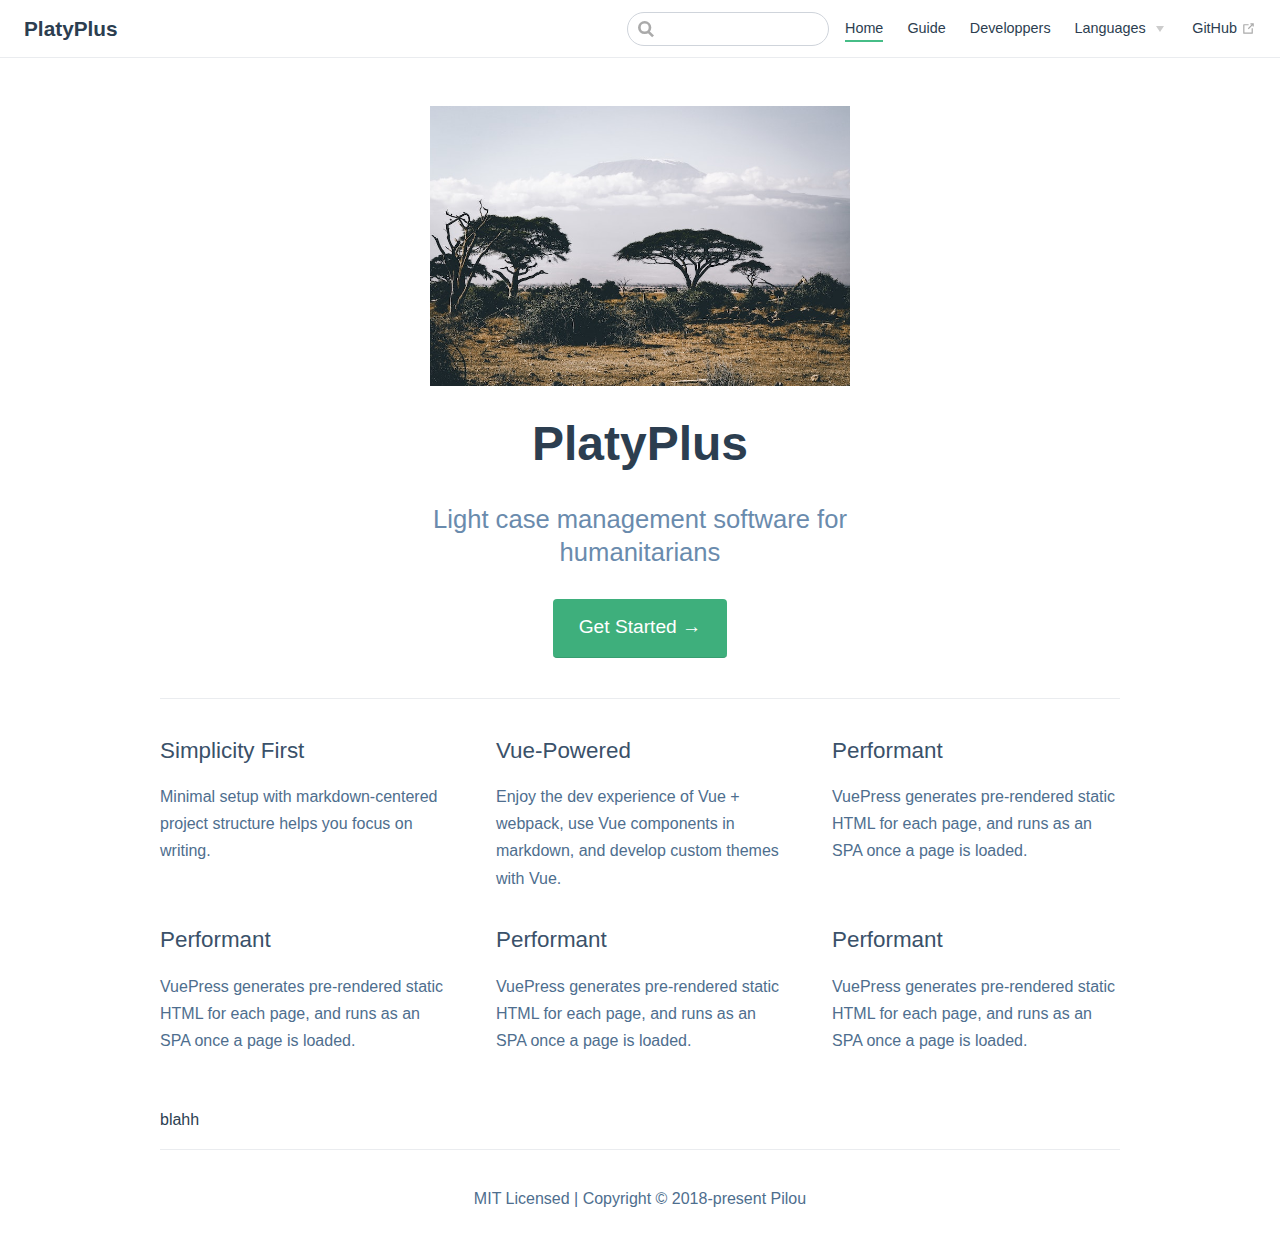
==== index.html @ 21e0e0b0 "deploy documentation" ====
<!DOCTYPE html>
<html lang="en-US">
  <head>
    <meta charset="utf-8">
    <meta name="viewport" content="width=device-width,initial-scale=1">
    <title>PlatyPlus</title>
    <meta name="description" content="Platyplus documentation">
    
    <meta name="keywords"><meta content="my SEO keywords">
    <link rel="preload" href="/assets/css/0.styles.9b1616df.css" as="style"><link rel="preload" href="/assets/js/app.e9f5dc6c.js" as="script"><link rel="preload" href="/assets/js/3.d8875d9e.js" as="script"><link rel="preload" href="/assets/js/6.3548701e.js" as="script"><link rel="prefetch" href="/assets/js/10.ffbf8541.js"><link rel="prefetch" href="/assets/js/11.b8af6c1b.js"><link rel="prefetch" href="/assets/js/12.ef36da34.js"><link rel="prefetch" href="/assets/js/13.372e3d40.js"><link rel="prefetch" href="/assets/js/4.959b20b7.js"><link rel="prefetch" href="/assets/js/5.e12ce3e3.js"><link rel="prefetch" href="/assets/js/7.95c368e9.js"><link rel="prefetch" href="/assets/js/8.51206fc0.js"><link rel="prefetch" href="/assets/js/9.90a1319c.js"><link rel="prefetch" href="/assets/js/vendors~docsearch.365e4674.js">
    <link rel="stylesheet" href="/assets/css/0.styles.9b1616df.css">
  </head>
  <body>
    <div id="app" data-server-rendered="true"><div class="theme-container no-sidebar"><header class="navbar"><div class="sidebar-button"><svg xmlns="http://www.w3.org/2000/svg" aria-hidden="true" role="img" viewBox="0 0 448 512" class="icon"><path fill="currentColor" d="M436 124H12c-6.627 0-12-5.373-12-12V80c0-6.627 5.373-12 12-12h424c6.627 0 12 5.373 12 12v32c0 6.627-5.373 12-12 12zm0 160H12c-6.627 0-12-5.373-12-12v-32c0-6.627 5.373-12 12-12h424c6.627 0 12 5.373 12 12v32c0 6.627-5.373 12-12 12zm0 160H12c-6.627 0-12-5.373-12-12v-32c0-6.627 5.373-12 12-12h424c6.627 0 12 5.373 12 12v32c0 6.627-5.373 12-12 12z"></path></svg></div> <a href="/" class="home-link router-link-exact-active router-link-active"><!----> <span class="site-name">PlatyPlus</span></a> <div class="links"><form id="search-form" role="search" class="algolia-search-wrapper search-box"><input id="algolia-search-input" class="search-query"></form> <nav class="nav-links can-hide"><div class="nav-item"><a href="/" class="nav-link router-link-exact-active router-link-active">Home</a></div><div class="nav-item"><a href="/guide/" class="nav-link">Guide</a></div><div class="nav-item"><a href="/developpers/" class="nav-link">Developpers</a></div><div class="nav-item"><div class="dropdown-wrapper"><a class="dropdown-title"><span class="title">Languages</span> <span class="arrow right"></span></a> <ul class="nav-dropdown" style="display:none;"><li class="dropdown-item"><!----> <a href="/" class="nav-link router-link-exact-active router-link-active">English</a></li><li class="dropdown-item"><!----> <a href="/fr/" class="nav-link">Français</a></li></ul></div></div> <a href="https://github.com/platyplus/platyplus" target="_blank" rel="noopener noreferrer" class="repo-link">
    GitHub
    <svg xmlns="http://www.w3.org/2000/svg" aria-hidden="true" x="0px" y="0px" viewBox="0 0 100 100" width="15" height="15" class="icon outbound"><path fill="currentColor" d="M18.8,85.1h56l0,0c2.2,0,4-1.8,4-4v-32h-8v28h-48v-48h28v-8h-32l0,0c-2.2,0-4,1.8-4,4v56C14.8,83.3,16.6,85.1,18.8,85.1z"></path> <polygon fill="currentColor" points="45.7,48.7 51.3,54.3 77.2,28.5 77.2,37.2 85.2,37.2 85.2,14.9 62.8,14.9 62.8,22.9 71.5,22.9"></polygon></svg></a></nav></div></header> <div class="sidebar-mask"></div> <aside class="sidebar"><nav class="nav-links"><div class="nav-item"><a href="/" class="nav-link router-link-exact-active router-link-active">Home</a></div><div class="nav-item"><a href="/guide/" class="nav-link">Guide</a></div><div class="nav-item"><a href="/developpers/" class="nav-link">Developpers</a></div><div class="nav-item"><div class="dropdown-wrapper"><a class="dropdown-title"><span class="title">Languages</span> <span class="arrow right"></span></a> <ul class="nav-dropdown" style="display:none;"><li class="dropdown-item"><!----> <a href="/" class="nav-link router-link-exact-active router-link-active">English</a></li><li class="dropdown-item"><!----> <a href="/fr/" class="nav-link">Français</a></li></ul></div></div> <a href="https://github.com/platyplus/platyplus" target="_blank" rel="noopener noreferrer" class="repo-link">
    GitHub
    <svg xmlns="http://www.w3.org/2000/svg" aria-hidden="true" x="0px" y="0px" viewBox="0 0 100 100" width="15" height="15" class="icon outbound"><path fill="currentColor" d="M18.8,85.1h56l0,0c2.2,0,4-1.8,4-4v-32h-8v28h-48v-48h28v-8h-32l0,0c-2.2,0-4,1.8-4,4v56C14.8,83.3,16.6,85.1,18.8,85.1z"></path> <polygon fill="currentColor" points="45.7,48.7 51.3,54.3 77.2,28.5 77.2,37.2 85.2,37.2 85.2,14.9 62.8,14.9 62.8,22.9 71.5,22.9"></polygon></svg></a></nav>  <ul class="sidebar-links"><li><a href="/" class="active sidebar-link">Home</a></li><li><a href="/guide/" class="sidebar-link">User guide</a></li><li><a href="/developpers/" class="sidebar-link">Developpers</a></li></ul> </aside> <main aria-labelledby="main-title" class="home"><header class="hero"><img src="hero.jpg" alt="hero"> <h1 id="main-title">PlatyPlus</h1> <p class="description">
      Light case management software for humanitarians
    </p> <p class="action"><a href="/guide/" class="nav-link action-button">Get Started →</a></p></header> <div class="features"><div class="feature"><h2>Simplicity First</h2> <p>Minimal setup with markdown-centered project structure helps you focus on writing.</p></div><div class="feature"><h2>Vue-Powered</h2> <p>Enjoy the dev experience of Vue + webpack, use Vue components in markdown, and develop custom themes with Vue.</p></div><div class="feature"><h2>Performant</h2> <p>VuePress generates pre-rendered static HTML for each page, and runs as an SPA once a page is loaded.</p></div><div class="feature"><h2>Performant</h2> <p>VuePress generates pre-rendered static HTML for each page, and runs as an SPA once a page is loaded.</p></div><div class="feature"><h2>Performant</h2> <p>VuePress generates pre-rendered static HTML for each page, and runs as an SPA once a page is loaded.</p></div><div class="feature"><h2>Performant</h2> <p>VuePress generates pre-rendered static HTML for each page, and runs as an SPA once a page is loaded.</p></div></div> <div class="theme-default-content custom content__default"><p>blahh</p></div> <div class="footer">
    MIT Licensed | Copyright © 2018-present Pilou
  </div></main></div><div class="global-ui"><SWUpdatePopup></SWUpdatePopup><!----></div></div>
    <script src="/assets/js/app.e9f5dc6c.js" defer></script><script src="/assets/js/3.d8875d9e.js" defer></script><script src="/assets/js/6.3548701e.js" defer></script>
  </body>
</html>
---- assets/css/0.styles.9b1616df.css ----
.go-to-top[data-v-67a9666a]{cursor:pointer;position:fixed;bottom:2rem;right:2.5rem;width:2rem;color:#3eaf7c;z-index:1}.go-to-top[data-v-67a9666a]:hover{color:#72cda4}@media (max-width:959px){.go-to-top[data-v-67a9666a]{display:none}}.fade-enter-active[data-v-67a9666a],.fade-leave-active[data-v-67a9666a]{transition:opacity .3s}.fade-enter[data-v-67a9666a],.fade-leave-to[data-v-67a9666a]{opacity:0}#nprogress{pointer-events:none}#nprogress .bar{background:#3eaf7c;position:fixed;z-index:1031;top:0;left:0;width:100%;height:2px}#nprogress .peg{display:block;position:absolute;right:0;width:100px;height:100%;box-shadow:0 0 10px #3eaf7c,0 0 5px #3eaf7c;opacity:1;transform:rotate(3deg) translateY(-4px)}#nprogress .spinner{display:block;position:fixed;z-index:1031;top:15px;right:15px}#nprogress .spinner-icon{width:18px;height:18px;box-sizing:border-box;border-color:#3eaf7c transparent transparent #3eaf7c;border-style:solid;border-width:2px;border-radius:50%;-webkit-animation:nprogress-spinner .4s linear infinite;animation:nprogress-spinner .4s linear infinite}.nprogress-custom-parent{overflow:hidden;position:relative}.nprogress-custom-parent #nprogress .bar,.nprogress-custom-parent #nprogress .spinner{position:absolute}@-webkit-keyframes nprogress-spinner{0%{transform:rotate(0deg)}to{transform:rotate(1turn)}}@keyframes nprogress-spinner{0%{transform:rotate(0deg)}to{transform:rotate(1turn)}}.icon.outbound{color:#aaa;display:inline-block;vertical-align:middle;position:relative;top:-1px}.home{padding:3.6rem 2rem 0;max-width:960px;margin:0 auto;display:block}.home .hero{text-align:center}.home .hero img{max-width:100%;max-height:280px;display:block;margin:3rem auto 1.5rem}.home .hero h1{font-size:3rem}.home .hero .action,.home .hero .description,.home .hero h1{margin:1.8rem auto}.home .hero .description{max-width:35rem;font-size:1.6rem;line-height:1.3;color:#6a8bad}.home .hero .action-button{display:inline-block;font-size:1.2rem;color:#fff;background-color:#3eaf7c;padding:.8rem 1.6rem;border-radius:4px;transition:background-color .1s ease;box-sizing:border-box;border-bottom:1px solid #389d70}.home .hero .action-button:hover{background-color:#4abf8a}.home .features{border-top:1px solid #eaecef;padding:1.2rem 0;margin-top:2.5rem;display:flex;flex-wrap:wrap;align-items:flex-start;align-content:stretch;justify-content:space-between}.home .feature{flex-grow:1;flex-basis:30%;max-width:30%}.home .feature h2{font-size:1.4rem;font-weight:500;border-bottom:none;padding-bottom:0;color:#3a5169}.home .feature p{color:#4e6e8e}.home .footer{padding:2.5rem;border-top:1px solid #eaecef;text-align:center;color:#4e6e8e}@media (max-width:719px){.home .features{flex-direction:column}.home .feature{max-width:100%;padding:0 2.5rem}}@media (max-width:419px){.home{padding-left:1.5rem;padding-right:1.5rem}.home .hero img{max-height:210px;margin:2rem auto 1.2rem}.home .hero h1{font-size:2rem}.home .hero .action,.home .hero .description,.home .hero h1{margin:1.2rem auto}.home .hero .description{font-size:1.2rem}.home .hero .action-button{font-size:1rem;padding:.6rem 1.2rem}.home .feature h2{font-size:1.25rem}}.algolia-search-wrapper>span{vertical-align:middle}.algolia-search-wrapper .algolia-autocomplete{line-height:normal}.algolia-search-wrapper .algolia-autocomplete .ds-dropdown-menu{background-color:#fff;border:1px solid #999;border-radius:4px;font-size:16px;margin:6px 0 0;padding:4px;text-align:left}.algolia-search-wrapper .algolia-autocomplete .ds-dropdown-menu:before{border-color:#999}.algolia-search-wrapper .algolia-autocomplete .ds-dropdown-menu [class*=ds-dataset-]{border:none;padding:0}.algolia-search-wrapper .algolia-autocomplete .ds-dropdown-menu .ds-suggestions{margin-top:0}.algolia-search-wrapper .algolia-autocomplete .ds-dropdown-menu .ds-suggestion{border-bottom:1px solid #eaecef}.algolia-search-wrapper .algolia-autocomplete .algolia-docsearch-suggestion--highlight{color:#2c815b}.algolia-search-wrapper .algolia-autocomplete .algolia-docsearch-suggestion{border-color:#eaecef;padding:0}.algolia-search-wrapper .algolia-autocomplete .algolia-docsearch-suggestion .algolia-docsearch-suggestion--category-header{padding:5px 10px;margin-top:0;background:#3eaf7c;color:#fff;font-weight:600}.algolia-search-wrapper .algolia-autocomplete .algolia-docsearch-suggestion .algolia-docsearch-suggestion--category-header .algolia-docsearch-suggestion--highlight{background:hsla(0,0%,100%,.6)}.algolia-search-wrapper .algolia-autocomplete .algolia-docsearch-suggestion .algolia-docsearch-suggestion--wrapper{padding:0}.algolia-search-wrapper .algolia-autocomplete .algolia-docsearch-suggestion .algolia-docsearch-suggestion--title{font-weight:600;margin-bottom:0;color:#2c3e50}.algolia-search-wrapper .algolia-autocomplete .algolia-docsearch-suggestion .algolia-docsearch-suggestion--subcategory-column{vertical-align:top;padding:5px 7px 5px 5px;border-color:#eaecef;background:#f1f3f5}.algolia-search-wrapper .algolia-autocomplete .algolia-docsearch-suggestion .algolia-docsearch-suggestion--subcategory-column:after{display:none}.algolia-search-wrapper .algolia-autocomplete .algolia-docsearch-suggestion .algolia-docsearch-suggestion--subcategory-column-text{color:#555}.algolia-search-wrapper .algolia-autocomplete .algolia-docsearch-footer{border-color:#eaecef}.algolia-search-wrapper .algolia-autocomplete .ds-cursor .algolia-docsearch-suggestion--content{background-color:#e7edf3!important;color:#2c3e50}@media (min-width:719px){.algolia-search-wrapper .algolia-autocomplete .algolia-docsearch-suggestion .algolia-docsearch-suggestion--subcategory-column{float:none;width:150px;min-width:150px;display:table-cell}.algolia-search-wrapper .algolia-autocomplete .algolia-docsearch-suggestion .algolia-docsearch-suggestion--content{float:none;display:table-cell;width:100%;vertical-align:top}.algolia-search-wrapper .algolia-autocomplete .algolia-docsearch-suggestion .ds-dropdown-menu{min-width:515px!important}}@media (max-width:719px){.algolia-search-wrapper .ds-dropdown-menu{min-width:calc(100vw - 4rem)!important;max-width:calc(100vw - 4rem)!important}.algolia-search-wrapper .algolia-docsearch-suggestion--wrapper{padding:5px 7px 5px 5px!important}.algolia-search-wrapper .algolia-docsearch-suggestion--subcategory-column{padding:0!important;background:#fff!important}.algolia-search-wrapper .algolia-docsearch-suggestion--subcategory-column-text:after{content:" > ";font-size:10px;line-height:14.4px;display:inline-block;width:5px;margin:-3px 3px 0;vertical-align:middle}}.search-box{display:inline-block;position:relative;margin-right:1rem}.search-box input{cursor:text;width:10rem;height:2rem;color:#4e6e8e;display:inline-block;border:1px solid #cfd4db;border-radius:2rem;font-size:.9rem;line-height:2rem;padding:0 .5rem 0 2rem;outline:none;transition:all .2s ease;background:#fff url(/assets/img/search.83621669.svg) .6rem .5rem no-repeat;background-size:1rem}.search-box input:focus{cursor:auto;border-color:#3eaf7c}.search-box .suggestions{background:#fff;width:20rem;position:absolute;top:1.5rem;border:1px solid #cfd4db;border-radius:6px;padding:.4rem;list-style-type:none}.search-box .suggestions.align-right{right:0}.search-box .suggestion{line-height:1.4;padding:.4rem .6rem;border-radius:4px;cursor:pointer}.search-box .suggestion a{white-space:normal;color:#5d82a6}.search-box .suggestion a .page-title{font-weight:600}.search-box .suggestion a .header{font-size:.9em;margin-left:.25em}.search-box .suggestion.focused{background-color:#f3f4f5}.search-box .suggestion.focused a{color:#3eaf7c}@media (max-width:959px){.search-box input{cursor:pointer;width:0;border-color:transparent;position:relative}.search-box input:focus{cursor:text;left:0;width:10rem}}@media (-ms-high-contrast:none){.search-box input{height:2rem}}@media (max-width:959px) and (min-width:719px){.search-box .suggestions{left:0}}@media (max-width:719px){.search-box{margin-right:0}.search-box input{left:1rem}.search-box .suggestions{right:0}}@media (max-width:419px){.search-box .suggestions{width:calc(100vw - 4rem)}.search-box input:focus{width:8rem}}.sidebar-button{cursor:pointer;display:none;width:1.25rem;height:1.25rem;position:absolute;padding:.6rem;top:.6rem;left:1rem}.sidebar-button .icon{display:block;width:1.25rem;height:1.25rem}@media (max-width:719px){.sidebar-button{display:block}}.dropdown-enter,.dropdown-leave-to{height:0!important}.dropdown-wrapper{cursor:pointer}.dropdown-wrapper .dropdown-title{display:block}.dropdown-wrapper .dropdown-title:hover{border-color:transparent}.dropdown-wrapper .dropdown-title .arrow{vertical-align:middle;margin-top:-1px;margin-left:.4rem}.dropdown-wrapper .nav-dropdown .dropdown-item{color:inherit;line-height:1.7rem}.dropdown-wrapper .nav-dropdown .dropdown-item h4{margin:.45rem 0 0;border-top:1px solid #eee;padding:.45rem 1.5rem 0 1.25rem}.dropdown-wrapper .nav-dropdown .dropdown-item .dropdown-subitem-wrapper{padding:0;list-style:none}.dropdown-wrapper .nav-dropdown .dropdown-item .dropdown-subitem-wrapper .dropdown-subitem{font-size:.9em}.dropdown-wrapper .nav-dropdown .dropdown-item a{display:block;line-height:1.7rem;position:relative;border-bottom:none;font-weight:400;margin-bottom:0;padding:0 1.5rem 0 1.25rem}.dropdown-wrapper .nav-dropdown .dropdown-item a.router-link-active,.dropdown-wrapper .nav-dropdown .dropdown-item a:hover{color:#3eaf7c}.dropdown-wrapper .nav-dropdown .dropdown-item a.router-link-active:after{content:"";width:0;height:0;border-left:5px solid #3eaf7c;border-top:3px solid transparent;border-bottom:3px solid transparent;position:absolute;top:calc(50% - 2px);left:9px}.dropdown-wrapper .nav-dropdown .dropdown-item:first-child h4{margin-top:0;padding-top:0;border-top:0}@media (max-width:719px){.dropdown-wrapper.open .dropdown-title{margin-bottom:.5rem}.dropdown-wrapper .nav-dropdown{transition:height .1s ease-out;overflow:hidden}.dropdown-wrapper .nav-dropdown .dropdown-item h4{border-top:0;margin-top:0;padding-top:0}.dropdown-wrapper .nav-dropdown .dropdown-item>a,.dropdown-wrapper .nav-dropdown .dropdown-item h4{font-size:15px;line-height:2rem}.dropdown-wrapper .nav-dropdown .dropdown-item .dropdown-subitem{font-size:14px;padding-left:1rem}}@media (min-width:719px){.dropdown-wrapper{height:1.8rem}.dropdown-wrapper:hover .nav-dropdown{display:block!important}.dropdown-wrapper .dropdown-title .arrow{border-left:4px solid transparent;border-right:4px solid transparent;border-top:6px solid #ccc;border-bottom:0}.dropdown-wrapper .nav-dropdown{display:none;height:auto!important;box-sizing:border-box;max-height:calc(100vh - 2.7rem);overflow-y:auto;position:absolute;top:100%;right:0;background-color:#fff;padding:.6rem 0;border:1px solid;border-color:#ddd #ddd #ccc;text-align:left;border-radius:.25rem;white-space:nowrap;margin:0}}.nav-links{display:inline-block}.nav-links a{line-height:1.4rem;color:inherit}.nav-links a.router-link-active,.nav-links a:hover{color:#3eaf7c}.nav-links .nav-item{position:relative;display:inline-block;margin-left:1.5rem;line-height:2rem}.nav-links .nav-item:first-child{margin-left:0}.nav-links .repo-link{margin-left:1.5rem}@media (max-width:719px){.nav-links .nav-item,.nav-links .repo-link{margin-left:0}}@media (min-width:719px){.nav-links a.router-link-active,.nav-links a:hover{color:#2c3e50}.nav-item>a:not(.external).router-link-active,.nav-item>a:not(.external):hover{margin-bottom:-2px;border-bottom:2px solid #46bd87}}.navbar{padding:.7rem 1.5rem;line-height:2.2rem}.navbar a,.navbar img,.navbar span{display:inline-block}.navbar .logo{height:2.2rem;min-width:2.2rem;margin-right:.8rem;vertical-align:top}.navbar .site-name{font-size:1.3rem;font-weight:600;color:#2c3e50;position:relative}.navbar .links{padding-left:1.5rem;box-sizing:border-box;background-color:#fff;white-space:nowrap;font-size:.9rem;position:absolute;right:1.5rem;top:.7rem;display:flex}.navbar .links .search-box{flex:0 0 auto;vertical-align:top}@media (max-width:719px){.navbar{padding-left:4rem}.navbar .can-hide{display:none}.navbar .links{padding-left:1.5rem}}.page-edit,.page-nav{max-width:740px;margin:0 auto;padding:2rem 2.5rem}@media (max-width:959px){.page-edit,.page-nav{padding:2rem}}@media (max-width:419px){.page-edit,.page-nav{padding:1.5rem}}.page{padding-bottom:2rem;display:block}.page-edit{padding-top:1rem;padding-bottom:1rem;overflow:auto}.page-edit .edit-link{display:inline-block}.page-edit .edit-link a{color:#4e6e8e;margin-right:.25rem}.page-edit .last-updated{float:right;font-size:.9em}.page-edit .last-updated .prefix{font-weight:500;color:#4e6e8e}.page-edit .last-updated .time{font-weight:400;color:#aaa}.page-nav{padding-top:1rem;padding-bottom:0}.page-nav .inner{min-height:2rem;margin-top:0;border-top:1px solid #eaecef;padding-top:1rem;overflow:auto}.page-nav .next{float:right}@media (max-width:719px){.page-edit .edit-link{margin-bottom:.5rem}.page-edit .last-updated{font-size:.8em;float:none;text-align:left}}.sidebar-group .sidebar-group{padding-left:.5em}.sidebar-group:not(.collapsable) .sidebar-heading:not(.clickable){cursor:auto;color:inherit}.sidebar-group.is-sub-group{padding-left:0}.sidebar-group.is-sub-group>.sidebar-heading{font-size:.95em;line-height:1.4;font-weight:400;padding-left:2rem}.sidebar-group.is-sub-group>.sidebar-heading:not(.clickable){opacity:.5}.sidebar-group.is-sub-group>.sidebar-group-items{padding-left:1rem}.sidebar-group.is-sub-group>.sidebar-group-items>li>.sidebar-link{font-size:.95em;border-left:none}.sidebar-group.depth-2>.sidebar-heading{border-left:none}.sidebar-heading{color:#2c3e50;transition:color .15s ease;cursor:pointer;font-size:1.1em;font-weight:700;padding:.35rem 1.5rem .35rem 1.25rem;width:100%;box-sizing:border-box;margin:0;border-left:.25rem solid transparent}.sidebar-heading.open,.sidebar-heading:hover{color:inherit}.sidebar-heading .arrow{position:relative;top:-.12em;left:.5em}.sidebar-heading.clickable.active{font-weight:600;color:#3eaf7c;border-left-color:#3eaf7c}.sidebar-heading.clickable:hover{color:#3eaf7c}.sidebar-group-items{transition:height .1s ease-out;font-size:.95em;overflow:hidden}.sidebar .sidebar-sub-headers{padding-left:1rem;font-size:.95em}a.sidebar-link{font-size:1em;font-weight:400;display:inline-block;color:#2c3e50;border-left:.25rem solid transparent;padding:.35rem 1rem .35rem 1.25rem;line-height:1.4;width:100%;box-sizing:border-box}a.sidebar-link:hover{color:#3eaf7c}a.sidebar-link.active{font-weight:600;color:#3eaf7c;border-left-color:#3eaf7c}.sidebar-group a.sidebar-link{padding-left:2rem}.sidebar-sub-headers a.sidebar-link{padding-top:.25rem;padding-bottom:.25rem;border-left:none}.sidebar-sub-headers a.sidebar-link.active{font-weight:500}.sidebar ul{padding:0;margin:0;list-style-type:none}.sidebar a{display:inline-block}.sidebar .nav-links{display:none;border-bottom:1px solid #eaecef;padding:.5rem 0 .75rem}.sidebar .nav-links a{font-weight:600}.sidebar .nav-links .nav-item,.sidebar .nav-links .repo-link{display:block;line-height:1.25rem;font-size:1.1em;padding:.5rem 0 .5rem 1.5rem}.sidebar>.sidebar-links{padding:1.5rem 0}.sidebar>.sidebar-links>li>a.sidebar-link{font-size:1.1em;line-height:1.7;font-weight:700}.sidebar>.sidebar-links>li:not(:first-child){margin-top:.75rem}@media (max-width:719px){.sidebar .nav-links{display:block}.sidebar .nav-links .dropdown-wrapper .nav-dropdown .dropdown-item a.router-link-active:after{top:calc(1rem - 2px)}.sidebar>.sidebar-links{padding:1rem 0}}code[class*=language-],pre[class*=language-]{color:#ccc;background:none;font-family:Consolas,Monaco,Andale Mono,Ubuntu Mono,monospace;font-size:1em;text-align:left;white-space:pre;word-spacing:normal;word-break:normal;word-wrap:normal;line-height:1.5;-moz-tab-size:4;-o-tab-size:4;tab-size:4;-webkit-hyphens:none;-ms-hyphens:none;hyphens:none}pre[class*=language-]{padding:1em;margin:.5em 0;overflow:auto}:not(pre)>code[class*=language-],pre[class*=language-]{background:#2d2d2d}:not(pre)>code[class*=language-]{padding:.1em;border-radius:.3em;white-space:normal}.token.block-comment,.token.cdata,.token.comment,.token.doctype,.token.prolog{color:#999}.token.punctuation{color:#ccc}.token.attr-name,.token.deleted,.token.namespace,.token.tag{color:#e2777a}.token.function-name{color:#6196cc}.token.boolean,.token.function,.token.number{color:#f08d49}.token.class-name,.token.constant,.token.property,.token.symbol{color:#f8c555}.token.atrule,.token.builtin,.token.important,.token.keyword,.token.selector{color:#cc99cd}.token.attr-value,.token.char,.token.regex,.token.string,.token.variable{color:#7ec699}.token.entity,.token.operator,.token.url{color:#67cdcc}.token.bold,.token.important{font-weight:700}.token.italic{font-style:italic}.token.entity{cursor:help}.token.inserted{color:green}.theme-default-content code{color:#476582;padding:.25rem .5rem;margin:0;font-size:.85em;background-color:rgba(27,31,35,.05);border-radius:3px}.theme-default-content code .token.deleted{color:#ec5975}.theme-default-content code .token.inserted{color:#3eaf7c}.theme-default-content pre,.theme-default-content pre[class*=language-]{line-height:1.4;padding:1.25rem 1.5rem;margin:.85rem 0;background-color:#282c34;border-radius:6px;overflow:auto}.theme-default-content pre[class*=language-] code,.theme-default-content pre code{color:#fff;padding:0;background-color:transparent;border-radius:0}div[class*=language-]{position:relative;background-color:#282c34;border-radius:6px}div[class*=language-] .highlight-lines{-webkit-user-select:none;-moz-user-select:none;-ms-user-select:none;user-select:none;padding-top:1.3rem;position:absolute;top:0;left:0;width:100%;line-height:1.4}div[class*=language-] .highlight-lines .highlighted{background-color:rgba(0,0,0,.66)}div[class*=language-] pre,div[class*=language-] pre[class*=language-]{background:transparent;position:relative;z-index:1}div[class*=language-]:before{position:absolute;z-index:3;top:.8em;right:1em;font-size:.75rem;color:hsla(0,0%,100%,.4)}div[class*=language-]:not(.line-numbers-mode) .line-numbers-wrapper{display:none}div[class*=language-].line-numbers-mode .highlight-lines .highlighted{position:relative}div[class*=language-].line-numbers-mode .highlight-lines .highlighted:before{content:" ";position:absolute;z-index:3;left:0;top:0;display:block;width:3.5rem;height:100%;background-color:rgba(0,0,0,.66)}div[class*=language-].line-numbers-mode pre{padding-left:4.5rem;vertical-align:middle}div[class*=language-].line-numbers-mode .line-numbers-wrapper{position:absolute;top:0;width:3.5rem;text-align:center;color:hsla(0,0%,100%,.3);padding:1.25rem 0;line-height:1.4}div[class*=language-].line-numbers-mode .line-numbers-wrapper .line-number,div[class*=language-].line-numbers-mode .line-numbers-wrapper br{-webkit-user-select:none;-moz-user-select:none;-ms-user-select:none;user-select:none}div[class*=language-].line-numbers-mode .line-numbers-wrapper .line-number{position:relative;z-index:4;font-size:.85em}div[class*=language-].line-numbers-mode:after{content:"";position:absolute;z-index:2;top:0;left:0;width:3.5rem;height:100%;border-radius:6px 0 0 6px;border-right:1px solid rgba(0,0,0,.66);background-color:#282c34}div[class~=language-js]:before{content:"js"}div[class~=language-ts]:before{content:"ts"}div[class~=language-html]:before{content:"html"}div[class~=language-md]:before{content:"md"}div[class~=language-vue]:before{content:"vue"}div[class~=language-css]:before{content:"css"}div[class~=language-sass]:before{content:"sass"}div[class~=language-scss]:before{content:"scss"}div[class~=language-less]:before{content:"less"}div[class~=language-stylus]:before{content:"stylus"}div[class~=language-go]:before{content:"go"}div[class~=language-java]:before{content:"java"}div[class~=language-c]:before{content:"c"}div[class~=language-sh]:before{content:"sh"}div[class~=language-yaml]:before{content:"yaml"}div[class~=language-py]:before{content:"py"}div[class~=language-docker]:before{content:"docker"}div[class~=language-dockerfile]:before{content:"dockerfile"}div[class~=language-makefile]:before{content:"makefile"}div[class~=language-javascript]:before{content:"js"}div[class~=language-typescript]:before{content:"ts"}div[class~=language-markup]:before{content:"html"}div[class~=language-markdown]:before{content:"md"}div[class~=language-json]:before{content:"json"}div[class~=language-ruby]:before{content:"rb"}div[class~=language-python]:before{content:"py"}div[class~=language-bash]:before{content:"sh"}div[class~=language-php]:before{content:"php"}.custom-block .custom-block-title{font-weight:600;margin-bottom:-.4rem}.custom-block.danger,.custom-block.tip,.custom-block.warning{padding:.1rem 1.5rem;border-left-width:.5rem;border-left-style:solid;margin:1rem 0}.custom-block.tip{background-color:#f3f5f7;border-color:#42b983}.custom-block.warning{background-color:rgba(255,229,100,.3);border-color:#e7c000;color:#6b5900}.custom-block.warning .custom-block-title{color:#b29400}.custom-block.warning a{color:#2c3e50}.custom-block.danger{background-color:#ffe6e6;border-color:#c00;color:#4d0000}.custom-block.danger .custom-block-title{color:#900}.custom-block.danger a{color:#2c3e50}.arrow{display:inline-block;width:0;height:0}.arrow.up{border-bottom:6px solid #ccc}.arrow.down,.arrow.up{border-left:4px solid transparent;border-right:4px solid transparent}.arrow.down{border-top:6px solid #ccc}.arrow.right{border-left:6px solid #ccc}.arrow.left,.arrow.right{border-top:4px solid transparent;border-bottom:4px solid transparent}.arrow.left{border-right:6px solid #ccc}.theme-default-content:not(.custom){max-width:740px;margin:0 auto;padding:2rem 2.5rem}@media (max-width:959px){.theme-default-content:not(.custom){padding:2rem}}@media (max-width:419px){.theme-default-content:not(.custom){padding:1.5rem}}.table-of-contents .badge{vertical-align:middle}body,html{padding:0;margin:0;background-color:#fff}body{font-family:-apple-system,BlinkMacSystemFont,Segoe UI,Roboto,Oxygen,Ubuntu,Cantarell,Fira Sans,Droid Sans,Helvetica Neue,sans-serif;-webkit-font-smoothing:antialiased;-moz-osx-font-smoothing:grayscale;font-size:16px;color:#2c3e50}.page{padding-left:20rem}.navbar{z-index:20;right:0;height:3.6rem;background-color:#fff;box-sizing:border-box;border-bottom:1px solid #eaecef}.navbar,.sidebar-mask{position:fixed;top:0;left:0}.sidebar-mask{z-index:9;width:100vw;height:100vh;display:none}.sidebar{font-size:16px;background-color:#fff;width:20rem;position:fixed;z-index:10;margin:0;top:3.6rem;left:0;bottom:0;box-sizing:border-box;border-right:1px solid #eaecef;overflow-y:auto}.theme-default-content:not(.custom)>:first-child{margin-top:3.6rem}.theme-default-content:not(.custom) a:hover{text-decoration:underline}.theme-default-content:not(.custom) p.demo{padding:1rem 1.5rem;border:1px solid #ddd;border-radius:4px}.theme-default-content:not(.custom) img{max-width:100%}.theme-default-content.custom{padding:0;margin:0}.theme-default-content.custom img{max-width:100%}a{font-weight:500;text-decoration:none}a,p a code{color:#3eaf7c}p a code{font-weight:400}kbd{background:#eee;border:.15rem solid #ddd;border-bottom:.25rem solid #ddd;border-radius:.15rem;padding:0 .15em}blockquote{font-size:1rem;color:#999;border-left:.2rem solid #dfe2e5;margin:1rem 0;padding:.25rem 0 .25rem 1rem}blockquote>p{margin:0}ol,ul{padding-left:1.2em}strong{font-weight:600}h1,h2,h3,h4,h5,h6{font-weight:600;line-height:1.25}.theme-default-content:not(.custom)>h1,.theme-default-content:not(.custom)>h2,.theme-default-content:not(.custom)>h3,.theme-default-content:not(.custom)>h4,.theme-default-content:not(.custom)>h5,.theme-default-content:not(.custom)>h6{margin-top:-3.1rem;padding-top:4.6rem;margin-bottom:0}.theme-default-content:not(.custom)>h1:first-child,.theme-default-content:not(.custom)>h2:first-child,.theme-default-content:not(.custom)>h3:first-child,.theme-default-content:not(.custom)>h4:first-child,.theme-default-content:not(.custom)>h5:first-child,.theme-default-content:not(.custom)>h6:first-child{margin-top:-1.5rem;margin-bottom:1rem}.theme-default-content:not(.custom)>h1:first-child+.custom-block,.theme-default-content:not(.custom)>h1:first-child+p,.theme-default-content:not(.custom)>h1:first-child+pre,.theme-default-content:not(.custom)>h2:first-child+.custom-block,.theme-default-content:not(.custom)>h2:first-child+p,.theme-default-content:not(.custom)>h2:first-child+pre,.theme-default-content:not(.custom)>h3:first-child+.custom-block,.theme-default-content:not(.custom)>h3:first-child+p,.theme-default-content:not(.custom)>h3:first-child+pre,.theme-default-content:not(.custom)>h4:first-child+.custom-block,.theme-default-content:not(.custom)>h4:first-child+p,.theme-default-content:not(.custom)>h4:first-child+pre,.theme-default-content:not(.custom)>h5:first-child+.custom-block,.theme-default-content:not(.custom)>h5:first-child+p,.theme-default-content:not(.custom)>h5:first-child+pre,.theme-default-content:not(.custom)>h6:first-child+.custom-block,.theme-default-content:not(.custom)>h6:first-child+p,.theme-default-content:not(.custom)>h6:first-child+pre{margin-top:2rem}h1:hover .header-anchor,h2:hover .header-anchor,h3:hover .header-anchor,h4:hover .header-anchor,h5:hover .header-anchor,h6:hover .header-anchor{opacity:1}h1{font-size:2.2rem}h2{font-size:1.65rem;padding-bottom:.3rem;border-bottom:1px solid #eaecef}h3{font-size:1.35rem}a.header-anchor{font-size:.85em;float:left;margin-left:-.87em;padding-right:.23em;margin-top:.125em;opacity:0}a.header-anchor:hover{text-decoration:none}.line-number,code,kbd{font-family:source-code-pro,Menlo,Monaco,Consolas,Courier New,monospace}ol,p,ul{line-height:1.7}hr{border:0;border-top:1px solid #eaecef}table{border-collapse:collapse;margin:1rem 0;display:block;overflow-x:auto}tr{border-top:1px solid #dfe2e5}tr:nth-child(2n){background-color:#f6f8fa}td,th{border:1px solid #dfe2e5;padding:.6em 1em}.theme-container.sidebar-open .sidebar-mask{display:block}.theme-container.no-navbar .theme-default-content:not(.custom)>h1,.theme-container.no-navbar h2,.theme-container.no-navbar h3,.theme-container.no-navbar h4,.theme-container.no-navbar h5,.theme-container.no-navbar h6{margin-top:1.5rem;padding-top:0}.theme-container.no-navbar .sidebar{top:0}@media (min-width:720px){.theme-container.no-sidebar .sidebar{display:none}.theme-container.no-sidebar .page{padding-left:0}}@media (max-width:959px){.sidebar{font-size:15px;width:16.4rem}.page{padding-left:16.4rem}}@media (max-width:719px){.sidebar{top:0;padding-top:3.6rem;transform:translateX(-100%);transition:transform .2s ease}.page{padding-left:0}.theme-container.sidebar-open .sidebar{transform:translateX(0)}.theme-container.no-navbar .sidebar{padding-top:0}}@media (max-width:419px){h1{font-size:1.9rem}.theme-default-content div[class*=language-]{margin:.85rem -1.5rem;border-radius:0}}.badge[data-v-c13ee5b0]{display:inline-block;font-size:14px;height:18px;line-height:18px;border-radius:3px;padding:0 6px;color:#fff}.badge.green[data-v-c13ee5b0],.badge.tip[data-v-c13ee5b0],.badge[data-v-c13ee5b0]{background-color:#42b983}.badge.error[data-v-c13ee5b0]{background-color:#da5961}.badge.warn[data-v-c13ee5b0],.badge.warning[data-v-c13ee5b0],.badge.yellow[data-v-c13ee5b0]{background-color:#e7c000}.badge+.badge[data-v-c13ee5b0]{margin-left:5px}.searchbox{display:inline-block;position:relative;width:200px;height:32px!important;white-space:nowrap;box-sizing:border-box;visibility:visible!important}.searchbox .algolia-autocomplete{display:block;width:100%;height:100%}.searchbox__wrapper{width:100%;height:100%;z-index:999;position:relative}.searchbox__input{display:inline-block;box-sizing:border-box;transition:box-shadow .4s ease,background .4s ease;border:0;border-radius:16px;box-shadow:inset 0 0 0 1px #ccc;background:#fff!important;padding:0 26px 0 32px;width:100%;height:100%;vertical-align:middle;white-space:normal;font-size:12px;-webkit-appearance:none;-moz-appearance:none;appearance:none}.searchbox__input::-webkit-search-cancel-button,.searchbox__input::-webkit-search-decoration,.searchbox__input::-webkit-search-results-button,.searchbox__input::-webkit-search-results-decoration{display:none}.searchbox__input:hover{box-shadow:inset 0 0 0 1px #b3b3b3}.searchbox__input:active,.searchbox__input:focus{outline:0;box-shadow:inset 0 0 0 1px #aaa;background:#fff}.searchbox__input::-webkit-input-placeholder{color:#aaa}.searchbox__input:-ms-input-placeholder{color:#aaa}.searchbox__input::-ms-input-placeholder{color:#aaa}.searchbox__input::-moz-placeholder{color:#aaa}.searchbox__input::placeholder{color:#aaa}.searchbox__submit{position:absolute;top:0;margin:0;border:0;border-radius:16px 0 0 16px;background-color:rgba(69,142,225,0);padding:0;width:32px;height:100%;vertical-align:middle;text-align:center;font-size:inherit;-webkit-user-select:none;-moz-user-select:none;-ms-user-select:none;user-select:none;right:inherit;left:0}.searchbox__submit:before{display:inline-block;margin-right:-4px;height:100%;vertical-align:middle;content:""}.searchbox__submit:active,.searchbox__submit:hover{cursor:pointer}.searchbox__submit:focus{outline:0}.searchbox__submit svg{width:14px;height:14px;vertical-align:middle;fill:#6d7e96}.searchbox__reset{display:block;position:absolute;top:8px;right:8px;margin:0;border:0;background:none;cursor:pointer;padding:0;font-size:inherit;-webkit-user-select:none;-moz-user-select:none;-ms-user-select:none;user-select:none;fill:rgba(0,0,0,.5)}.searchbox__reset.hide{display:none}.searchbox__reset:focus{outline:0}.searchbox__reset svg{display:block;margin:4px;width:8px;height:8px}.searchbox__input:valid~.searchbox__reset{display:block;-webkit-animation-name:sbx-reset-in;animation-name:sbx-reset-in;-webkit-animation-duration:.15s;animation-duration:.15s}@-webkit-keyframes sbx-reset-in{0%{transform:translate3d(-20%,0,0);opacity:0}to{transform:none;opacity:1}}@keyframes sbx-reset-in{0%{transform:translate3d(-20%,0,0);opacity:0}to{transform:none;opacity:1}}.algolia-autocomplete.algolia-autocomplete-right .ds-dropdown-menu{right:0!important;left:inherit!important}.algolia-autocomplete.algolia-autocomplete-right .ds-dropdown-menu:before{right:48px}.algolia-autocomplete.algolia-autocomplete-left .ds-dropdown-menu{left:0!important;right:inherit!important}.algolia-autocomplete.algolia-autocomplete-left .ds-dropdown-menu:before{left:48px}.algolia-autocomplete .ds-dropdown-menu{top:-6px;border-radius:4px;margin:6px 0 0;padding:0;text-align:left;height:auto;position:relative;background:transparent;border:none;z-index:999;max-width:600px;min-width:500px;box-shadow:0 1px 0 0 rgba(0,0,0,.2),0 2px 3px 0 rgba(0,0,0,.1)}.algolia-autocomplete .ds-dropdown-menu:before{display:block;position:absolute;content:"";width:14px;height:14px;background:#fff;z-index:1000;top:-7px;border-top:1px solid #d9d9d9;border-right:1px solid #d9d9d9;transform:rotate(-45deg);border-radius:2px}.algolia-autocomplete .ds-dropdown-menu .ds-suggestions{position:relative;z-index:1000;margin-top:8px}.algolia-autocomplete .ds-dropdown-menu .ds-suggestions a:hover{text-decoration:none}.algolia-autocomplete .ds-dropdown-menu .ds-suggestion{cursor:pointer}.algolia-autocomplete .ds-dropdown-menu .ds-suggestion.ds-cursor .algolia-docsearch-suggestion.suggestion-layout-simple,.algolia-autocomplete .ds-dropdown-menu .ds-suggestion.ds-cursor .algolia-docsearch-suggestion:not(.suggestion-layout-simple) .algolia-docsearch-suggestion--content{background-color:rgba(69,142,225,.05)}.algolia-autocomplete .ds-dropdown-menu [class^=ds-dataset-]{position:relative;border:1px solid #d9d9d9;background:#fff;border-radius:4px;overflow:auto;padding:0 8px 8px}.algolia-autocomplete .ds-dropdown-menu *{box-sizing:border-box}.algolia-autocomplete .algolia-docsearch-suggestion{display:block;position:relative;padding:0 8px;background:#fff;color:#02060c;overflow:hidden}.algolia-autocomplete .algolia-docsearch-suggestion--highlight{color:#174d8c;background:rgba(143,187,237,.1);padding:.1em .05em}.algolia-autocomplete .algolia-docsearch-suggestion--category-header .algolia-docsearch-suggestion--category-header-lvl0 .algolia-docsearch-suggestion--highlight,.algolia-autocomplete .algolia-docsearch-suggestion--category-header .algolia-docsearch-suggestion--category-header-lvl1 .algolia-docsearch-suggestion--highlight,.algolia-autocomplete .algolia-docsearch-suggestion--text .algolia-docsearch-suggestion--highlight{padding:0 0 1px;background:inherit;box-shadow:inset 0 -2px 0 0 rgba(69,142,225,.8);color:inherit}.algolia-autocomplete .algolia-docsearch-suggestion--content{display:block;float:right;width:70%;position:relative;padding:5.33333px 0 5.33333px 10.66667px;cursor:pointer}.algolia-autocomplete .algolia-docsearch-suggestion--content:before{content:"";position:absolute;display:block;top:0;height:100%;width:1px;background:#ddd;left:-1px}.algolia-autocomplete .algolia-docsearch-suggestion--category-header{position:relative;border-bottom:1px solid #ddd;display:none;margin-top:8px;padding:4px 0;font-size:1em;color:#33363d}.algolia-autocomplete .algolia-docsearch-suggestion--wrapper{width:100%;float:left;padding:8px 0 0}.algolia-autocomplete .algolia-docsearch-suggestion--subcategory-column{float:left;width:30%;text-align:right;position:relative;padding:5.33333px 10.66667px;color:#a4a7ae;font-size:.9em;word-wrap:break-word}.algolia-autocomplete .algolia-docsearch-suggestion--subcategory-column:before{content:"";position:absolute;display:block;top:0;height:100%;width:1px;background:#ddd;right:0}.algolia-autocomplete .algolia-docsearch-suggestion--subcategory-inline{display:none}.algolia-autocomplete .algolia-docsearch-suggestion--title{margin-bottom:4px;color:#02060c;font-size:.9em;font-weight:700}.algolia-autocomplete .algolia-docsearch-suggestion--text{display:block;line-height:1.2em;font-size:.85em;color:#63676d}.algolia-autocomplete .algolia-docsearch-suggestion--no-results{width:100%;padding:8px 0;text-align:center;font-size:1.2em}.algolia-autocomplete .algolia-docsearch-suggestion--no-results:before{display:none}.algolia-autocomplete .algolia-docsearch-suggestion code{padding:1px 5px;font-size:90%;border:none;color:#222;background-color:#ebebeb;border-radius:3px;font-family:Menlo,Monaco,Consolas,Courier New,monospace}.algolia-autocomplete .algolia-docsearch-suggestion code .algolia-docsearch-suggestion--highlight{background:none}.algolia-autocomplete .algolia-docsearch-suggestion.algolia-docsearch-suggestion__main .algolia-docsearch-suggestion--category-header,.algolia-autocomplete .algolia-docsearch-suggestion.algolia-docsearch-suggestion__secondary{display:block}@media (min-width:768px){.algolia-autocomplete .algolia-docsearch-suggestion .algolia-docsearch-suggestion--subcategory-column{display:block}}@media (max-width:768px){.algolia-autocomplete .algolia-docsearch-suggestion .algolia-docsearch-suggestion--subcategory-column{display:inline-block;width:auto;float:left;padding:0;color:#02060c;font-size:.9em;font-weight:700;text-align:left;opacity:.5}.algolia-autocomplete .algolia-docsearch-suggestion .algolia-docsearch-suggestion--subcategory-column:before{display:none}.algolia-autocomplete .algolia-docsearch-suggestion .algolia-docsearch-suggestion--subcategory-column:after{content:"|"}.algolia-autocomplete .algolia-docsearch-suggestion .algolia-docsearch-suggestion--content{display:inline-block;width:auto;text-align:left;float:left;padding:0}.algolia-autocomplete .algolia-docsearch-suggestion .algolia-docsearch-suggestion--content:before{display:none}}.algolia-autocomplete .suggestion-layout-simple.algolia-docsearch-suggestion{border-bottom:1px solid #eee;padding:8px;margin:0}.algolia-autocomplete .suggestion-layout-simple .algolia-docsearch-suggestion--content{width:100%;padding:0}.algolia-autocomplete .suggestion-layout-simple .algolia-docsearch-suggestion--content:before{display:none}.algolia-autocomplete .suggestion-layout-simple .algolia-docsearch-suggestion--category-header{margin:0;padding:0;display:block;width:100%;border:none}.algolia-autocomplete .suggestion-layout-simple .algolia-docsearch-suggestion--category-header-lvl0,.algolia-autocomplete .suggestion-layout-simple .algolia-docsearch-suggestion--category-header-lvl1{opacity:.6;font-size:.85em}.algolia-autocomplete .suggestion-layout-simple .algolia-docsearch-suggestion--category-header-lvl1:before{background-image:url('data:image/svg+xml;utf8,<svg width="10" height="10" viewBox="0 0 20 38" xmlns="http://www.w3.org/2000/svg"><path d="M1.49 4.31l14 16.126.002-2.624-14 16.074-1.314 1.51 3.017 2.626 1.313-1.508 14-16.075 1.142-1.313-1.14-1.313-14-16.125L3.2.18.18 2.8l1.31 1.51z" fill-rule="evenodd" fill="%231D3657" /></svg>');content:"";width:10px;height:10px;display:inline-block}.algolia-autocomplete .suggestion-layout-simple .algolia-docsearch-suggestion--wrapper{width:100%;float:left;margin:0;padding:0}.algolia-autocomplete .suggestion-layout-simple .algolia-docsearch-suggestion--duplicate-content,.algolia-autocomplete .suggestion-layout-simple .algolia-docsearch-suggestion--subcategory-inline{display:none!important}.algolia-autocomplete .suggestion-layout-simple .algolia-docsearch-suggestion--title{margin:0;color:#458ee1;font-size:.9em;font-weight:400}.algolia-autocomplete .suggestion-layout-simple .algolia-docsearch-suggestion--title:before{content:"#";font-weight:700;color:#458ee1;display:inline-block}.algolia-autocomplete .suggestion-layout-simple .algolia-docsearch-suggestion--text{margin:4px 0 0;display:block;line-height:1.4em;padding:5.33333px 8px;background:#f8f8f8;font-size:.85em;opacity:.8}.algolia-autocomplete .suggestion-layout-simple .algolia-docsearch-suggestion--text .algolia-docsearch-suggestion--highlight{color:#3f4145;font-weight:700;box-shadow:none}.algolia-autocomplete .algolia-docsearch-footer{width:134px;height:20px;z-index:2000;margin-top:10.66667px;float:right;font-size:0;line-height:0}.algolia-autocomplete .algolia-docsearch-footer--logo{background-image:url("data:image/svg+xml;charset=utf-8,%3Csvg width='168' height='24' xmlns='http://www.w3.org/2000/svg'%3E%3Cg fill='none' fill-rule='evenodd'%3E%3Cpath d='M78.988.938h16.594a2.968 2.968 0 012.966 2.966V20.5a2.967 2.967 0 01-2.966 2.964H78.988a2.967 2.967 0 01-2.966-2.964V3.897A2.961 2.961 0 0178.988.938zm41.937 17.866c-4.386.02-4.386-3.54-4.386-4.106l-.007-13.336 2.675-.424v13.254c0 .322 0 2.358 1.718 2.364v2.248zm-10.846-2.18c.821 0 1.43-.047 1.855-.129v-2.719a6.334 6.334 0 00-1.574-.199 5.7 5.7 0 00-.897.069 2.699 2.699 0 00-.814.24c-.24.116-.439.28-.582.491-.15.212-.219.335-.219.656 0 .628.219.991.616 1.23s.938.362 1.615.362zm-.233-9.7c.883 0 1.629.109 2.231.328.602.218 1.088.525 1.444.915.363.396.609.922.76 1.483.157.56.232 1.175.232 1.85v6.874a32.5 32.5 0 01-1.868.314c-.834.123-1.772.185-2.813.185-.69 0-1.327-.069-1.895-.198a4.001 4.001 0 01-1.471-.636 3.085 3.085 0 01-.951-1.134c-.226-.465-.343-1.12-.343-1.803 0-.656.13-1.073.384-1.525a3.24 3.24 0 011.047-1.106c.445-.287.95-.492 1.532-.615a8.8 8.8 0 011.82-.185 8.404 8.404 0 011.972.24v-.438c0-.307-.035-.6-.11-.874a1.88 1.88 0 00-.384-.73 1.784 1.784 0 00-.724-.493 3.164 3.164 0 00-1.143-.205c-.616 0-1.177.075-1.69.164a7.735 7.735 0 00-1.26.307l-.321-2.192c.335-.117.834-.233 1.478-.349a10.98 10.98 0 012.073-.178zm52.842 9.626c.822 0 1.43-.048 1.854-.13V13.7a6.347 6.347 0 00-1.574-.199c-.294 0-.595.021-.896.069a2.7 2.7 0 00-.814.24 1.46 1.46 0 00-.582.491c-.15.212-.218.335-.218.656 0 .628.218.991.615 1.23.404.245.938.362 1.615.362zm-.226-9.694c.883 0 1.629.108 2.231.327.602.219 1.088.526 1.444.915.355.39.609.923.759 1.483a6.8 6.8 0 01.233 1.852v6.873c-.41.088-1.034.19-1.868.314-.834.123-1.772.184-2.813.184-.69 0-1.327-.068-1.895-.198a4.001 4.001 0 01-1.471-.635 3.085 3.085 0 01-.951-1.134c-.226-.465-.343-1.12-.343-1.804 0-.656.13-1.073.384-1.524.26-.45.608-.82 1.047-1.107.445-.286.95-.491 1.532-.614a8.803 8.803 0 012.751-.13c.329.034.671.096 1.04.185v-.437a3.3 3.3 0 00-.109-.875 1.873 1.873 0 00-.384-.731 1.784 1.784 0 00-.724-.492 3.165 3.165 0 00-1.143-.205c-.616 0-1.177.075-1.69.164a7.75 7.75 0 00-1.26.307l-.321-2.193c.335-.116.834-.232 1.478-.348a11.633 11.633 0 012.073-.177zm-8.034-1.271a1.626 1.626 0 01-1.628-1.62c0-.895.725-1.62 1.628-1.62.904 0 1.63.725 1.63 1.62 0 .895-.733 1.62-1.63 1.62zm1.348 13.22h-2.689V7.27l2.69-.423v11.956zm-4.714 0c-4.386.02-4.386-3.54-4.386-4.107l-.008-13.336 2.676-.424v13.254c0 .322 0 2.358 1.718 2.364v2.248zm-8.698-5.903c0-1.156-.253-2.119-.746-2.788-.493-.677-1.183-1.01-2.067-1.01-.882 0-1.574.333-2.065 1.01-.493.676-.733 1.632-.733 2.788 0 1.168.246 1.953.74 2.63.492.683 1.183 1.018 2.066 1.018.882 0 1.574-.342 2.067-1.019.492-.683.738-1.46.738-2.63zm2.737-.007c0 .902-.13 1.584-.397 2.33a5.52 5.52 0 01-1.128 1.906 4.986 4.986 0 01-1.752 1.223c-.685.286-1.739.45-2.265.45-.528-.006-1.574-.157-2.252-.45a5.096 5.096 0 01-1.744-1.223c-.487-.527-.863-1.162-1.137-1.906a6.345 6.345 0 01-.41-2.33c0-.902.123-1.77.397-2.508a5.554 5.554 0 011.15-1.892 5.133 5.133 0 011.75-1.216c.679-.287 1.425-.423 2.232-.423.808 0 1.553.142 2.237.423a4.88 4.88 0 011.753 1.216 5.644 5.644 0 011.135 1.892c.287.738.431 1.606.431 2.508zm-20.138 0c0 1.12.246 2.363.738 2.882.493.52 1.13.78 1.91.78.424 0 .828-.062 1.204-.178.377-.116.677-.253.917-.417V9.33a10.476 10.476 0 00-1.766-.226c-.971-.028-1.71.37-2.23 1.004-.513.636-.773 1.75-.773 2.788zm7.438 5.274c0 1.824-.466 3.156-1.404 4.004-.936.846-2.367 1.27-4.296 1.27-.705 0-2.17-.137-3.34-.396l.431-2.118c.98.205 2.272.26 2.95.26 1.074 0 1.84-.219 2.299-.656.459-.437.684-1.086.684-1.948v-.437a8.07 8.07 0 01-1.047.397c-.43.13-.93.198-1.492.198-.739 0-1.41-.116-2.018-.349a4.206 4.206 0 01-1.567-1.025c-.431-.45-.774-1.017-1.013-1.694-.24-.677-.363-1.885-.363-2.773 0-.834.13-1.88.384-2.577.26-.696.629-1.298 1.129-1.796.493-.498 1.095-.881 1.8-1.162a6.605 6.605 0 012.428-.457c.87 0 1.67.109 2.45.24.78.129 1.444.265 1.985.415V18.17z' fill='%235468FF'/%3E%3Cpath d='M6.972 6.677v1.627c-.712-.446-1.52-.67-2.425-.67-.585 0-1.045.13-1.38.391a1.24 1.24 0 00-.502 1.03c0 .425.164.765.494 1.02.33.256.835.532 1.516.83.447.192.795.356 1.045.495.25.138.537.332.862.582.324.25.563.548.718.894.154.345.23.741.23 1.188 0 .947-.334 1.691-1.004 2.234-.67.542-1.537.814-2.601.814-1.18 0-2.16-.229-2.936-.686v-1.708c.84.628 1.814.942 2.92.942.585 0 1.048-.136 1.388-.407.34-.271.51-.646.51-1.125 0-.287-.1-.55-.302-.79-.203-.24-.42-.42-.655-.542-.234-.123-.585-.29-1.053-.503a61.27 61.27 0 01-.582-.271 13.67 13.67 0 01-.55-.287 4.275 4.275 0 01-.567-.351 6.92 6.92 0 01-.455-.4c-.18-.17-.31-.34-.39-.51-.08-.17-.155-.37-.224-.598a2.553 2.553 0 01-.104-.742c0-.915.333-1.638.998-2.17.664-.532 1.523-.798 2.576-.798.968 0 1.793.17 2.473.51zm7.468 5.696v-.287c-.022-.607-.187-1.088-.495-1.444-.309-.357-.75-.535-1.324-.535-.532 0-.99.194-1.373.583-.382.388-.622.949-.717 1.683h3.909zm1.005 2.792v1.404c-.596.34-1.383.51-2.362.51-1.255 0-2.255-.377-3-1.132-.744-.755-1.116-1.744-1.116-2.968 0-1.297.34-2.316 1.021-3.055.68-.74 1.548-1.11 2.6-1.11 1.033 0 1.852.323 2.458.966.606.644.91 1.572.91 2.784 0 .33-.033.676-.096 1.038h-5.314c.107.702.405 1.239.894 1.611.49.372 1.106.558 1.85.558.862 0 1.58-.202 2.155-.606zm6.605-1.77h-1.212c-.596 0-1.045.116-1.349.35-.303.234-.454.532-.454.894 0 .372.117.664.35.877.235.213.575.32 1.022.32.51 0 .912-.142 1.204-.424.293-.281.44-.651.44-1.108v-.91zm-4.068-2.554V9.325c.627-.361 1.457-.542 2.489-.542 2.116 0 3.175 1.026 3.175 3.08V17h-1.548v-.957c-.415.68-1.143 1.02-2.186 1.02-.766 0-1.38-.22-1.843-.661-.462-.442-.694-1.003-.694-1.684 0-.776.293-1.38.878-1.81.585-.431 1.404-.647 2.457-.647h1.34V11.8c0-.554-.133-.971-.399-1.253-.266-.282-.707-.423-1.324-.423a4.07 4.07 0 00-2.345.718zm9.333-1.93v1.42c.394-1 1.101-1.5 2.123-1.5.148 0 .313.016.494.048v1.531a1.885 1.885 0 00-.75-.143c-.542 0-.989.24-1.34.718-.351.479-.527 1.048-.527 1.707V17h-1.563V8.91h1.563zm5.01 4.084c.022.82.272 1.492.75 2.019.479.526 1.15.79 2.01.79.639 0 1.235-.176 1.788-.527v1.404c-.521.319-1.186.479-1.995.479-1.265 0-2.276-.4-3.031-1.197-.755-.798-1.133-1.792-1.133-2.984 0-1.16.38-2.151 1.14-2.975.761-.825 1.79-1.237 3.088-1.237.702 0 1.346.149 1.93.447v1.436a3.242 3.242 0 00-1.77-.495c-.84 0-1.513.266-2.019.798-.505.532-.758 1.213-.758 2.042zM40.24 5.72v4.579c.458-1 1.293-1.5 2.505-1.5.787 0 1.42.245 1.899.734.479.49.718 1.17.718 2.042V17h-1.564v-5.106c0-.553-.14-.98-.422-1.284-.282-.303-.652-.455-1.11-.455-.531 0-1.002.202-1.411.606-.41.405-.615 1.022-.615 1.851V17h-1.563V5.72h1.563zm14.966 10.02c.596 0 1.096-.253 1.5-.758.404-.506.606-1.157.606-1.955 0-.915-.202-1.62-.606-2.114-.404-.495-.92-.742-1.548-.742-.553 0-1.05.224-1.491.67-.442.447-.662 1.133-.662 2.058 0 .958.212 1.67.638 2.138.425.469.946.703 1.563.703zM53.004 5.72v4.42c.574-.894 1.388-1.341 2.44-1.341 1.022 0 1.857.383 2.506 1.149.649.766.973 1.781.973 3.047 0 1.138-.309 2.109-.925 2.912-.617.803-1.463 1.205-2.537 1.205-1.075 0-1.894-.447-2.457-1.34V17h-1.58V5.72h1.58zm9.908 11.104l-3.223-7.913h1.739l1.005 2.632 1.26 3.415c.096-.32.48-1.458 1.15-3.415l.909-2.632h1.66l-2.92 7.866c-.777 2.074-1.963 3.11-3.559 3.11a2.92 2.92 0 01-.734-.079v-1.34c.17.042.351.064.543.064 1.032 0 1.755-.57 2.17-1.708z' fill='%235D6494'/%3E%3Cpath d='M89.632 5.967v-.772a.978.978 0 00-.978-.977h-2.28a.978.978 0 00-.978.977v.793c0 .088.082.15.171.13a7.127 7.127 0 011.984-.28c.65 0 1.295.088 1.917.259.082.02.164-.04.164-.13m-6.248 1.01l-.39-.389a.977.977 0 00-1.382 0l-.465.465a.973.973 0 000 1.38l.383.383c.062.061.15.047.205-.014.226-.307.472-.601.746-.874.281-.28.568-.526.883-.751.068-.042.075-.137.02-.2m4.16 2.453v3.341c0 .096.104.165.192.117l2.97-1.537c.068-.034.089-.117.055-.184a3.695 3.695 0 00-3.08-1.866c-.068 0-.136.054-.136.13m0 8.048a4.489 4.489 0 01-4.49-4.482 4.488 4.488 0 014.49-4.482 4.488 4.488 0 014.489 4.482 4.484 4.484 0 01-4.49 4.482m0-10.85a6.363 6.363 0 100 12.729 6.37 6.37 0 006.372-6.368 6.358 6.358 0 00-6.371-6.36' fill='%23FFF'/%3E%3C/g%3E%3C/svg%3E");background-repeat:no-repeat;background-position:50%;background-size:100%;overflow:hidden;text-indent:-9000px;padding:0!important;width:100%;height:100%;display:block}
---- assets/css/0.styles.9b1616df.css ----
.go-to-top[data-v-67a9666a]{cursor:pointer;position:fixed;bottom:2rem;right:2.5rem;width:2rem;color:#3eaf7c;z-index:1}.go-to-top[data-v-67a9666a]:hover{color:#72cda4}@media (max-width:959px){.go-to-top[data-v-67a9666a]{display:none}}.fade-enter-active[data-v-67a9666a],.fade-leave-active[data-v-67a9666a]{transition:opacity .3s}.fade-enter[data-v-67a9666a],.fade-leave-to[data-v-67a9666a]{opacity:0}#nprogress{pointer-events:none}#nprogress .bar{background:#3eaf7c;position:fixed;z-index:1031;top:0;left:0;width:100%;height:2px}#nprogress .peg{display:block;position:absolute;right:0;width:100px;height:100%;box-shadow:0 0 10px #3eaf7c,0 0 5px #3eaf7c;opacity:1;transform:rotate(3deg) translateY(-4px)}#nprogress .spinner{display:block;position:fixed;z-index:1031;top:15px;right:15px}#nprogress .spinner-icon{width:18px;height:18px;box-sizing:border-box;border-color:#3eaf7c transparent transparent #3eaf7c;border-style:solid;border-width:2px;border-radius:50%;-webkit-animation:nprogress-spinner .4s linear infinite;animation:nprogress-spinner .4s linear infinite}.nprogress-custom-parent{overflow:hidden;position:relative}.nprogress-custom-parent #nprogress .bar,.nprogress-custom-parent #nprogress .spinner{position:absolute}@-webkit-keyframes nprogress-spinner{0%{transform:rotate(0deg)}to{transform:rotate(1turn)}}@keyframes nprogress-spinner{0%{transform:rotate(0deg)}to{transform:rotate(1turn)}}.icon.outbound{color:#aaa;display:inline-block;vertical-align:middle;position:relative;top:-1px}.home{padding:3.6rem 2rem 0;max-width:960px;margin:0 auto;display:block}.home .hero{text-align:center}.home .hero img{max-width:100%;max-height:280px;display:block;margin:3rem auto 1.5rem}.home .hero h1{font-size:3rem}.home .hero .action,.home .hero .description,.home .hero h1{margin:1.8rem auto}.home .hero .description{max-width:35rem;font-size:1.6rem;line-height:1.3;color:#6a8bad}.home .hero .action-button{display:inline-block;font-size:1.2rem;color:#fff;background-color:#3eaf7c;padding:.8rem 1.6rem;border-radius:4px;transition:background-color .1s ease;box-sizing:border-box;border-bottom:1px solid #389d70}.home .hero .action-button:hover{background-color:#4abf8a}.home .features{border-top:1px solid #eaecef;padding:1.2rem 0;margin-top:2.5rem;display:flex;flex-wrap:wrap;align-items:flex-start;align-content:stretch;justify-content:space-between}.home .feature{flex-grow:1;flex-basis:30%;max-width:30%}.home .feature h2{font-size:1.4rem;font-weight:500;border-bottom:none;padding-bottom:0;color:#3a5169}.home .feature p{color:#4e6e8e}.home .footer{padding:2.5rem;border-top:1px solid #eaecef;text-align:center;color:#4e6e8e}@media (max-width:719px){.home .features{flex-direction:column}.home .feature{max-width:100%;padding:0 2.5rem}}@media (max-width:419px){.home{padding-left:1.5rem;padding-right:1.5rem}.home .hero img{max-height:210px;margin:2rem auto 1.2rem}.home .hero h1{font-size:2rem}.home .hero .action,.home .hero .description,.home .hero h1{margin:1.2rem auto}.home .hero .description{font-size:1.2rem}.home .hero .action-button{font-size:1rem;padding:.6rem 1.2rem}.home .feature h2{font-size:1.25rem}}.algolia-search-wrapper>span{vertical-align:middle}.algolia-search-wrapper .algolia-autocomplete{line-height:normal}.algolia-search-wrapper .algolia-autocomplete .ds-dropdown-menu{background-color:#fff;border:1px solid #999;border-radius:4px;font-size:16px;margin:6px 0 0;padding:4px;text-align:left}.algolia-search-wrapper .algolia-autocomplete .ds-dropdown-menu:before{border-color:#999}.algolia-search-wrapper .algolia-autocomplete .ds-dropdown-menu [class*=ds-dataset-]{border:none;padding:0}.algolia-search-wrapper .algolia-autocomplete .ds-dropdown-menu .ds-suggestions{margin-top:0}.algolia-search-wrapper .algolia-autocomplete .ds-dropdown-menu .ds-suggestion{border-bottom:1px solid #eaecef}.algolia-search-wrapper .algolia-autocomplete .algolia-docsearch-suggestion--highlight{color:#2c815b}.algolia-search-wrapper .algolia-autocomplete .algolia-docsearch-suggestion{border-color:#eaecef;padding:0}.algolia-search-wrapper .algolia-autocomplete .algolia-docsearch-suggestion .algolia-docsearch-suggestion--category-header{padding:5px 10px;margin-top:0;background:#3eaf7c;color:#fff;font-weight:600}.algolia-search-wrapper .algolia-autocomplete .algolia-docsearch-suggestion .algolia-docsearch-suggestion--category-header .algolia-docsearch-suggestion--highlight{background:hsla(0,0%,100%,.6)}.algolia-search-wrapper .algolia-autocomplete .algolia-docsearch-suggestion .algolia-docsearch-suggestion--wrapper{padding:0}.algolia-search-wrapper .algolia-autocomplete .algolia-docsearch-suggestion .algolia-docsearch-suggestion--title{font-weight:600;margin-bottom:0;color:#2c3e50}.algolia-search-wrapper .algolia-autocomplete .algolia-docsearch-suggestion .algolia-docsearch-suggestion--subcategory-column{vertical-align:top;padding:5px 7px 5px 5px;border-color:#eaecef;background:#f1f3f5}.algolia-search-wrapper .algolia-autocomplete .algolia-docsearch-suggestion .algolia-docsearch-suggestion--subcategory-column:after{display:none}.algolia-search-wrapper .algolia-autocomplete .algolia-docsearch-suggestion .algolia-docsearch-suggestion--subcategory-column-text{color:#555}.algolia-search-wrapper .algolia-autocomplete .algolia-docsearch-footer{border-color:#eaecef}.algolia-search-wrapper .algolia-autocomplete .ds-cursor .algolia-docsearch-suggestion--content{background-color:#e7edf3!important;color:#2c3e50}@media (min-width:719px){.algolia-search-wrapper .algolia-autocomplete .algolia-docsearch-suggestion .algolia-docsearch-suggestion--subcategory-column{float:none;width:150px;min-width:150px;display:table-cell}.algolia-search-wrapper .algolia-autocomplete .algolia-docsearch-suggestion .algolia-docsearch-suggestion--content{float:none;display:table-cell;width:100%;vertical-align:top}.algolia-search-wrapper .algolia-autocomplete .algolia-docsearch-suggestion .ds-dropdown-menu{min-width:515px!important}}@media (max-width:719px){.algolia-search-wrapper .ds-dropdown-menu{min-width:calc(100vw - 4rem)!important;max-width:calc(100vw - 4rem)!important}.algolia-search-wrapper .algolia-docsearch-suggestion--wrapper{padding:5px 7px 5px 5px!important}.algolia-search-wrapper .algolia-docsearch-suggestion--subcategory-column{padding:0!important;background:#fff!important}.algolia-search-wrapper .algolia-docsearch-suggestion--subcategory-column-text:after{content:" > ";font-size:10px;line-height:14.4px;display:inline-block;width:5px;margin:-3px 3px 0;vertical-align:middle}}.search-box{display:inline-block;position:relative;margin-right:1rem}.search-box input{cursor:text;width:10rem;height:2rem;color:#4e6e8e;display:inline-block;border:1px solid #cfd4db;border-radius:2rem;font-size:.9rem;line-height:2rem;padding:0 .5rem 0 2rem;outline:none;transition:all .2s ease;background:#fff url(/assets/img/search.83621669.svg) .6rem .5rem no-repeat;background-size:1rem}.search-box input:focus{cursor:auto;border-color:#3eaf7c}.search-box .suggestions{background:#fff;width:20rem;position:absolute;top:1.5rem;border:1px solid #cfd4db;border-radius:6px;padding:.4rem;list-style-type:none}.search-box .suggestions.align-right{right:0}.search-box .suggestion{line-height:1.4;padding:.4rem .6rem;border-radius:4px;cursor:pointer}.search-box .suggestion a{white-space:normal;color:#5d82a6}.search-box .suggestion a .page-title{font-weight:600}.search-box .suggestion a .header{font-size:.9em;margin-left:.25em}.search-box .suggestion.focused{background-color:#f3f4f5}.search-box .suggestion.focused a{color:#3eaf7c}@media (max-width:959px){.search-box input{cursor:pointer;width:0;border-color:transparent;position:relative}.search-box input:focus{cursor:text;left:0;width:10rem}}@media (-ms-high-contrast:none){.search-box input{height:2rem}}@media (max-width:959px) and (min-width:719px){.search-box .suggestions{left:0}}@media (max-width:719px){.search-box{margin-right:0}.search-box input{left:1rem}.search-box .suggestions{right:0}}@media (max-width:419px){.search-box .suggestions{width:calc(100vw - 4rem)}.search-box input:focus{width:8rem}}.sidebar-button{cursor:pointer;display:none;width:1.25rem;height:1.25rem;position:absolute;padding:.6rem;top:.6rem;left:1rem}.sidebar-button .icon{display:block;width:1.25rem;height:1.25rem}@media (max-width:719px){.sidebar-button{display:block}}.dropdown-enter,.dropdown-leave-to{height:0!important}.dropdown-wrapper{cursor:pointer}.dropdown-wrapper .dropdown-title{display:block}.dropdown-wrapper .dropdown-title:hover{border-color:transparent}.dropdown-wrapper .dropdown-title .arrow{vertical-align:middle;margin-top:-1px;margin-left:.4rem}.dropdown-wrapper .nav-dropdown .dropdown-item{color:inherit;line-height:1.7rem}.dropdown-wrapper .nav-dropdown .dropdown-item h4{margin:.45rem 0 0;border-top:1px solid #eee;padding:.45rem 1.5rem 0 1.25rem}.dropdown-wrapper .nav-dropdown .dropdown-item .dropdown-subitem-wrapper{padding:0;list-style:none}.dropdown-wrapper .nav-dropdown .dropdown-item .dropdown-subitem-wrapper .dropdown-subitem{font-size:.9em}.dropdown-wrapper .nav-dropdown .dropdown-item a{display:block;line-height:1.7rem;position:relative;border-bottom:none;font-weight:400;margin-bottom:0;padding:0 1.5rem 0 1.25rem}.dropdown-wrapper .nav-dropdown .dropdown-item a.router-link-active,.dropdown-wrapper .nav-dropdown .dropdown-item a:hover{color:#3eaf7c}.dropdown-wrapper .nav-dropdown .dropdown-item a.router-link-active:after{content:"";width:0;height:0;border-left:5px solid #3eaf7c;border-top:3px solid transparent;border-bottom:3px solid transparent;position:absolute;top:calc(50% - 2px);left:9px}.dropdown-wrapper .nav-dropdown .dropdown-item:first-child h4{margin-top:0;padding-top:0;border-top:0}@media (max-width:719px){.dropdown-wrapper.open .dropdown-title{margin-bottom:.5rem}.dropdown-wrapper .nav-dropdown{transition:height .1s ease-out;overflow:hidden}.dropdown-wrapper .nav-dropdown .dropdown-item h4{border-top:0;margin-top:0;padding-top:0}.dropdown-wrapper .nav-dropdown .dropdown-item>a,.dropdown-wrapper .nav-dropdown .dropdown-item h4{font-size:15px;line-height:2rem}.dropdown-wrapper .nav-dropdown .dropdown-item .dropdown-subitem{font-size:14px;padding-left:1rem}}@media (min-width:719px){.dropdown-wrapper{height:1.8rem}.dropdown-wrapper:hover .nav-dropdown{display:block!important}.dropdown-wrapper .dropdown-title .arrow{border-left:4px solid transparent;border-right:4px solid transparent;border-top:6px solid #ccc;border-bottom:0}.dropdown-wrapper .nav-dropdown{display:none;height:auto!important;box-sizing:border-box;max-height:calc(100vh - 2.7rem);overflow-y:auto;position:absolute;top:100%;right:0;background-color:#fff;padding:.6rem 0;border:1px solid;border-color:#ddd #ddd #ccc;text-align:left;border-radius:.25rem;white-space:nowrap;margin:0}}.nav-links{display:inline-block}.nav-links a{line-height:1.4rem;color:inherit}.nav-links a.router-link-active,.nav-links a:hover{color:#3eaf7c}.nav-links .nav-item{position:relative;display:inline-block;margin-left:1.5rem;line-height:2rem}.nav-links .nav-item:first-child{margin-left:0}.nav-links .repo-link{margin-left:1.5rem}@media (max-width:719px){.nav-links .nav-item,.nav-links .repo-link{margin-left:0}}@media (min-width:719px){.nav-links a.router-link-active,.nav-links a:hover{color:#2c3e50}.nav-item>a:not(.external).router-link-active,.nav-item>a:not(.external):hover{margin-bottom:-2px;border-bottom:2px solid #46bd87}}.navbar{padding:.7rem 1.5rem;line-height:2.2rem}.navbar a,.navbar img,.navbar span{display:inline-block}.navbar .logo{height:2.2rem;min-width:2.2rem;margin-right:.8rem;vertical-align:top}.navbar .site-name{font-size:1.3rem;font-weight:600;color:#2c3e50;position:relative}.navbar .links{padding-left:1.5rem;box-sizing:border-box;background-color:#fff;white-space:nowrap;font-size:.9rem;position:absolute;right:1.5rem;top:.7rem;display:flex}.navbar .links .search-box{flex:0 0 auto;vertical-align:top}@media (max-width:719px){.navbar{padding-left:4rem}.navbar .can-hide{display:none}.navbar .links{padding-left:1.5rem}}.page-edit,.page-nav{max-width:740px;margin:0 auto;padding:2rem 2.5rem}@media (max-width:959px){.page-edit,.page-nav{padding:2rem}}@media (max-width:419px){.page-edit,.page-nav{padding:1.5rem}}.page{padding-bottom:2rem;display:block}.page-edit{padding-top:1rem;padding-bottom:1rem;overflow:auto}.page-edit .edit-link{display:inline-block}.page-edit .edit-link a{color:#4e6e8e;margin-right:.25rem}.page-edit .last-updated{float:right;font-size:.9em}.page-edit .last-updated .prefix{font-weight:500;color:#4e6e8e}.page-edit .last-updated .time{font-weight:400;color:#aaa}.page-nav{padding-top:1rem;padding-bottom:0}.page-nav .inner{min-height:2rem;margin-top:0;border-top:1px solid #eaecef;padding-top:1rem;overflow:auto}.page-nav .next{float:right}@media (max-width:719px){.page-edit .edit-link{margin-bottom:.5rem}.page-edit .last-updated{font-size:.8em;float:none;text-align:left}}.sidebar-group .sidebar-group{padding-left:.5em}.sidebar-group:not(.collapsable) .sidebar-heading:not(.clickable){cursor:auto;color:inherit}.sidebar-group.is-sub-group{padding-left:0}.sidebar-group.is-sub-group>.sidebar-heading{font-size:.95em;line-height:1.4;font-weight:400;padding-left:2rem}.sidebar-group.is-sub-group>.sidebar-heading:not(.clickable){opacity:.5}.sidebar-group.is-sub-group>.sidebar-group-items{padding-left:1rem}.sidebar-group.is-sub-group>.sidebar-group-items>li>.sidebar-link{font-size:.95em;border-left:none}.sidebar-group.depth-2>.sidebar-heading{border-left:none}.sidebar-heading{color:#2c3e50;transition:color .15s ease;cursor:pointer;font-size:1.1em;font-weight:700;padding:.35rem 1.5rem .35rem 1.25rem;width:100%;box-sizing:border-box;margin:0;border-left:.25rem solid transparent}.sidebar-heading.open,.sidebar-heading:hover{color:inherit}.sidebar-heading .arrow{position:relative;top:-.12em;left:.5em}.sidebar-heading.clickable.active{font-weight:600;color:#3eaf7c;border-left-color:#3eaf7c}.sidebar-heading.clickable:hover{color:#3eaf7c}.sidebar-group-items{transition:height .1s ease-out;font-size:.95em;overflow:hidden}.sidebar .sidebar-sub-headers{padding-left:1rem;font-size:.95em}a.sidebar-link{font-size:1em;font-weight:400;display:inline-block;color:#2c3e50;border-left:.25rem solid transparent;padding:.35rem 1rem .35rem 1.25rem;line-height:1.4;width:100%;box-sizing:border-box}a.sidebar-link:hover{color:#3eaf7c}a.sidebar-link.active{font-weight:600;color:#3eaf7c;border-left-color:#3eaf7c}.sidebar-group a.sidebar-link{padding-left:2rem}.sidebar-sub-headers a.sidebar-link{padding-top:.25rem;padding-bottom:.25rem;border-left:none}.sidebar-sub-headers a.sidebar-link.active{font-weight:500}.sidebar ul{padding:0;margin:0;list-style-type:none}.sidebar a{display:inline-block}.sidebar .nav-links{display:none;border-bottom:1px solid #eaecef;padding:.5rem 0 .75rem}.sidebar .nav-links a{font-weight:600}.sidebar .nav-links .nav-item,.sidebar .nav-links .repo-link{display:block;line-height:1.25rem;font-size:1.1em;padding:.5rem 0 .5rem 1.5rem}.sidebar>.sidebar-links{padding:1.5rem 0}.sidebar>.sidebar-links>li>a.sidebar-link{font-size:1.1em;line-height:1.7;font-weight:700}.sidebar>.sidebar-links>li:not(:first-child){margin-top:.75rem}@media (max-width:719px){.sidebar .nav-links{display:block}.sidebar .nav-links .dropdown-wrapper .nav-dropdown .dropdown-item a.router-link-active:after{top:calc(1rem - 2px)}.sidebar>.sidebar-links{padding:1rem 0}}code[class*=language-],pre[class*=language-]{color:#ccc;background:none;font-family:Consolas,Monaco,Andale Mono,Ubuntu Mono,monospace;font-size:1em;text-align:left;white-space:pre;word-spacing:normal;word-break:normal;word-wrap:normal;line-height:1.5;-moz-tab-size:4;-o-tab-size:4;tab-size:4;-webkit-hyphens:none;-ms-hyphens:none;hyphens:none}pre[class*=language-]{padding:1em;margin:.5em 0;overflow:auto}:not(pre)>code[class*=language-],pre[class*=language-]{background:#2d2d2d}:not(pre)>code[class*=language-]{padding:.1em;border-radius:.3em;white-space:normal}.token.block-comment,.token.cdata,.token.comment,.token.doctype,.token.prolog{color:#999}.token.punctuation{color:#ccc}.token.attr-name,.token.deleted,.token.namespace,.token.tag{color:#e2777a}.token.function-name{color:#6196cc}.token.boolean,.token.function,.token.number{color:#f08d49}.token.class-name,.token.constant,.token.property,.token.symbol{color:#f8c555}.token.atrule,.token.builtin,.token.important,.token.keyword,.token.selector{color:#cc99cd}.token.attr-value,.token.char,.token.regex,.token.string,.token.variable{color:#7ec699}.token.entity,.token.operator,.token.url{color:#67cdcc}.token.bold,.token.important{font-weight:700}.token.italic{font-style:italic}.token.entity{cursor:help}.token.inserted{color:green}.theme-default-content code{color:#476582;padding:.25rem .5rem;margin:0;font-size:.85em;background-color:rgba(27,31,35,.05);border-radius:3px}.theme-default-content code .token.deleted{color:#ec5975}.theme-default-content code .token.inserted{color:#3eaf7c}.theme-default-content pre,.theme-default-content pre[class*=language-]{line-height:1.4;padding:1.25rem 1.5rem;margin:.85rem 0;background-color:#282c34;border-radius:6px;overflow:auto}.theme-default-content pre[class*=language-] code,.theme-default-content pre code{color:#fff;padding:0;background-color:transparent;border-radius:0}div[class*=language-]{position:relative;background-color:#282c34;border-radius:6px}div[class*=language-] .highlight-lines{-webkit-user-select:none;-moz-user-select:none;-ms-user-select:none;user-select:none;padding-top:1.3rem;position:absolute;top:0;left:0;width:100%;line-height:1.4}div[class*=language-] .highlight-lines .highlighted{background-color:rgba(0,0,0,.66)}div[class*=language-] pre,div[class*=language-] pre[class*=language-]{background:transparent;position:relative;z-index:1}div[class*=language-]:before{position:absolute;z-index:3;top:.8em;right:1em;font-size:.75rem;color:hsla(0,0%,100%,.4)}div[class*=language-]:not(.line-numbers-mode) .line-numbers-wrapper{display:none}div[class*=language-].line-numbers-mode .highlight-lines .highlighted{position:relative}div[class*=language-].line-numbers-mode .highlight-lines .highlighted:before{content:" ";position:absolute;z-index:3;left:0;top:0;display:block;width:3.5rem;height:100%;background-color:rgba(0,0,0,.66)}div[class*=language-].line-numbers-mode pre{padding-left:4.5rem;vertical-align:middle}div[class*=language-].line-numbers-mode .line-numbers-wrapper{position:absolute;top:0;width:3.5rem;text-align:center;color:hsla(0,0%,100%,.3);padding:1.25rem 0;line-height:1.4}div[class*=language-].line-numbers-mode .line-numbers-wrapper .line-number,div[class*=language-].line-numbers-mode .line-numbers-wrapper br{-webkit-user-select:none;-moz-user-select:none;-ms-user-select:none;user-select:none}div[class*=language-].line-numbers-mode .line-numbers-wrapper .line-number{position:relative;z-index:4;font-size:.85em}div[class*=language-].line-numbers-mode:after{content:"";position:absolute;z-index:2;top:0;left:0;width:3.5rem;height:100%;border-radius:6px 0 0 6px;border-right:1px solid rgba(0,0,0,.66);background-color:#282c34}div[class~=language-js]:before{content:"js"}div[class~=language-ts]:before{content:"ts"}div[class~=language-html]:before{content:"html"}div[class~=language-md]:before{content:"md"}div[class~=language-vue]:before{content:"vue"}div[class~=language-css]:before{content:"css"}div[class~=language-sass]:before{content:"sass"}div[class~=language-scss]:before{content:"scss"}div[class~=language-less]:before{content:"less"}div[class~=language-stylus]:before{content:"stylus"}div[class~=language-go]:before{content:"go"}div[class~=language-java]:before{content:"java"}div[class~=language-c]:before{content:"c"}div[class~=language-sh]:before{content:"sh"}div[class~=language-yaml]:before{content:"yaml"}div[class~=language-py]:before{content:"py"}div[class~=language-docker]:before{content:"docker"}div[class~=language-dockerfile]:before{content:"dockerfile"}div[class~=language-makefile]:before{content:"makefile"}div[class~=language-javascript]:before{content:"js"}div[class~=language-typescript]:before{content:"ts"}div[class~=language-markup]:before{content:"html"}div[class~=language-markdown]:before{content:"md"}div[class~=language-json]:before{content:"json"}div[class~=language-ruby]:before{content:"rb"}div[class~=language-python]:before{content:"py"}div[class~=language-bash]:before{content:"sh"}div[class~=language-php]:before{content:"php"}.custom-block .custom-block-title{font-weight:600;margin-bottom:-.4rem}.custom-block.danger,.custom-block.tip,.custom-block.warning{padding:.1rem 1.5rem;border-left-width:.5rem;border-left-style:solid;margin:1rem 0}.custom-block.tip{background-color:#f3f5f7;border-color:#42b983}.custom-block.warning{background-color:rgba(255,229,100,.3);border-color:#e7c000;color:#6b5900}.custom-block.warning .custom-block-title{color:#b29400}.custom-block.warning a{color:#2c3e50}.custom-block.danger{background-color:#ffe6e6;border-color:#c00;color:#4d0000}.custom-block.danger .custom-block-title{color:#900}.custom-block.danger a{color:#2c3e50}.arrow{display:inline-block;width:0;height:0}.arrow.up{border-bottom:6px solid #ccc}.arrow.down,.arrow.up{border-left:4px solid transparent;border-right:4px solid transparent}.arrow.down{border-top:6px solid #ccc}.arrow.right{border-left:6px solid #ccc}.arrow.left,.arrow.right{border-top:4px solid transparent;border-bottom:4px solid transparent}.arrow.left{border-right:6px solid #ccc}.theme-default-content:not(.custom){max-width:740px;margin:0 auto;padding:2rem 2.5rem}@media (max-width:959px){.theme-default-content:not(.custom){padding:2rem}}@media (max-width:419px){.theme-default-content:not(.custom){padding:1.5rem}}.table-of-contents .badge{vertical-align:middle}body,html{padding:0;margin:0;background-color:#fff}body{font-family:-apple-system,BlinkMacSystemFont,Segoe UI,Roboto,Oxygen,Ubuntu,Cantarell,Fira Sans,Droid Sans,Helvetica Neue,sans-serif;-webkit-font-smoothing:antialiased;-moz-osx-font-smoothing:grayscale;font-size:16px;color:#2c3e50}.page{padding-left:20rem}.navbar{z-index:20;right:0;height:3.6rem;background-color:#fff;box-sizing:border-box;border-bottom:1px solid #eaecef}.navbar,.sidebar-mask{position:fixed;top:0;left:0}.sidebar-mask{z-index:9;width:100vw;height:100vh;display:none}.sidebar{font-size:16px;background-color:#fff;width:20rem;position:fixed;z-index:10;margin:0;top:3.6rem;left:0;bottom:0;box-sizing:border-box;border-right:1px solid #eaecef;overflow-y:auto}.theme-default-content:not(.custom)>:first-child{margin-top:3.6rem}.theme-default-content:not(.custom) a:hover{text-decoration:underline}.theme-default-content:not(.custom) p.demo{padding:1rem 1.5rem;border:1px solid #ddd;border-radius:4px}.theme-default-content:not(.custom) img{max-width:100%}.theme-default-content.custom{padding:0;margin:0}.theme-default-content.custom img{max-width:100%}a{font-weight:500;text-decoration:none}a,p a code{color:#3eaf7c}p a code{font-weight:400}kbd{background:#eee;border:.15rem solid #ddd;border-bottom:.25rem solid #ddd;border-radius:.15rem;padding:0 .15em}blockquote{font-size:1rem;color:#999;border-left:.2rem solid #dfe2e5;margin:1rem 0;padding:.25rem 0 .25rem 1rem}blockquote>p{margin:0}ol,ul{padding-left:1.2em}strong{font-weight:600}h1,h2,h3,h4,h5,h6{font-weight:600;line-height:1.25}.theme-default-content:not(.custom)>h1,.theme-default-content:not(.custom)>h2,.theme-default-content:not(.custom)>h3,.theme-default-content:not(.custom)>h4,.theme-default-content:not(.custom)>h5,.theme-default-content:not(.custom)>h6{margin-top:-3.1rem;padding-top:4.6rem;margin-bottom:0}.theme-default-content:not(.custom)>h1:first-child,.theme-default-content:not(.custom)>h2:first-child,.theme-default-content:not(.custom)>h3:first-child,.theme-default-content:not(.custom)>h4:first-child,.theme-default-content:not(.custom)>h5:first-child,.theme-default-content:not(.custom)>h6:first-child{margin-top:-1.5rem;margin-bottom:1rem}.theme-default-content:not(.custom)>h1:first-child+.custom-block,.theme-default-content:not(.custom)>h1:first-child+p,.theme-default-content:not(.custom)>h1:first-child+pre,.theme-default-content:not(.custom)>h2:first-child+.custom-block,.theme-default-content:not(.custom)>h2:first-child+p,.theme-default-content:not(.custom)>h2:first-child+pre,.theme-default-content:not(.custom)>h3:first-child+.custom-block,.theme-default-content:not(.custom)>h3:first-child+p,.theme-default-content:not(.custom)>h3:first-child+pre,.theme-default-content:not(.custom)>h4:first-child+.custom-block,.theme-default-content:not(.custom)>h4:first-child+p,.theme-default-content:not(.custom)>h4:first-child+pre,.theme-default-content:not(.custom)>h5:first-child+.custom-block,.theme-default-content:not(.custom)>h5:first-child+p,.theme-default-content:not(.custom)>h5:first-child+pre,.theme-default-content:not(.custom)>h6:first-child+.custom-block,.theme-default-content:not(.custom)>h6:first-child+p,.theme-default-content:not(.custom)>h6:first-child+pre{margin-top:2rem}h1:hover .header-anchor,h2:hover .header-anchor,h3:hover .header-anchor,h4:hover .header-anchor,h5:hover .header-anchor,h6:hover .header-anchor{opacity:1}h1{font-size:2.2rem}h2{font-size:1.65rem;padding-bottom:.3rem;border-bottom:1px solid #eaecef}h3{font-size:1.35rem}a.header-anchor{font-size:.85em;float:left;margin-left:-.87em;padding-right:.23em;margin-top:.125em;opacity:0}a.header-anchor:hover{text-decoration:none}.line-number,code,kbd{font-family:source-code-pro,Menlo,Monaco,Consolas,Courier New,monospace}ol,p,ul{line-height:1.7}hr{border:0;border-top:1px solid #eaecef}table{border-collapse:collapse;margin:1rem 0;display:block;overflow-x:auto}tr{border-top:1px solid #dfe2e5}tr:nth-child(2n){background-color:#f6f8fa}td,th{border:1px solid #dfe2e5;padding:.6em 1em}.theme-container.sidebar-open .sidebar-mask{display:block}.theme-container.no-navbar .theme-default-content:not(.custom)>h1,.theme-container.no-navbar h2,.theme-container.no-navbar h3,.theme-container.no-navbar h4,.theme-container.no-navbar h5,.theme-container.no-navbar h6{margin-top:1.5rem;padding-top:0}.theme-container.no-navbar .sidebar{top:0}@media (min-width:720px){.theme-container.no-sidebar .sidebar{display:none}.theme-container.no-sidebar .page{padding-left:0}}@media (max-width:959px){.sidebar{font-size:15px;width:16.4rem}.page{padding-left:16.4rem}}@media (max-width:719px){.sidebar{top:0;padding-top:3.6rem;transform:translateX(-100%);transition:transform .2s ease}.page{padding-left:0}.theme-container.sidebar-open .sidebar{transform:translateX(0)}.theme-container.no-navbar .sidebar{padding-top:0}}@media (max-width:419px){h1{font-size:1.9rem}.theme-default-content div[class*=language-]{margin:.85rem -1.5rem;border-radius:0}}.badge[data-v-c13ee5b0]{display:inline-block;font-size:14px;height:18px;line-height:18px;border-radius:3px;padding:0 6px;color:#fff}.badge.green[data-v-c13ee5b0],.badge.tip[data-v-c13ee5b0],.badge[data-v-c13ee5b0]{background-color:#42b983}.badge.error[data-v-c13ee5b0]{background-color:#da5961}.badge.warn[data-v-c13ee5b0],.badge.warning[data-v-c13ee5b0],.badge.yellow[data-v-c13ee5b0]{background-color:#e7c000}.badge+.badge[data-v-c13ee5b0]{margin-left:5px}.searchbox{display:inline-block;position:relative;width:200px;height:32px!important;white-space:nowrap;box-sizing:border-box;visibility:visible!important}.searchbox .algolia-autocomplete{display:block;width:100%;height:100%}.searchbox__wrapper{width:100%;height:100%;z-index:999;position:relative}.searchbox__input{display:inline-block;box-sizing:border-box;transition:box-shadow .4s ease,background .4s ease;border:0;border-radius:16px;box-shadow:inset 0 0 0 1px #ccc;background:#fff!important;padding:0 26px 0 32px;width:100%;height:100%;vertical-align:middle;white-space:normal;font-size:12px;-webkit-appearance:none;-moz-appearance:none;appearance:none}.searchbox__input::-webkit-search-cancel-button,.searchbox__input::-webkit-search-decoration,.searchbox__input::-webkit-search-results-button,.searchbox__input::-webkit-search-results-decoration{display:none}.searchbox__input:hover{box-shadow:inset 0 0 0 1px #b3b3b3}.searchbox__input:active,.searchbox__input:focus{outline:0;box-shadow:inset 0 0 0 1px #aaa;background:#fff}.searchbox__input::-webkit-input-placeholder{color:#aaa}.searchbox__input:-ms-input-placeholder{color:#aaa}.searchbox__input::-ms-input-placeholder{color:#aaa}.searchbox__input::-moz-placeholder{color:#aaa}.searchbox__input::placeholder{color:#aaa}.searchbox__submit{position:absolute;top:0;margin:0;border:0;border-radius:16px 0 0 16px;background-color:rgba(69,142,225,0);padding:0;width:32px;height:100%;vertical-align:middle;text-align:center;font-size:inherit;-webkit-user-select:none;-moz-user-select:none;-ms-user-select:none;user-select:none;right:inherit;left:0}.searchbox__submit:before{display:inline-block;margin-right:-4px;height:100%;vertical-align:middle;content:""}.searchbox__submit:active,.searchbox__submit:hover{cursor:pointer}.searchbox__submit:focus{outline:0}.searchbox__submit svg{width:14px;height:14px;vertical-align:middle;fill:#6d7e96}.searchbox__reset{display:block;position:absolute;top:8px;right:8px;margin:0;border:0;background:none;cursor:pointer;padding:0;font-size:inherit;-webkit-user-select:none;-moz-user-select:none;-ms-user-select:none;user-select:none;fill:rgba(0,0,0,.5)}.searchbox__reset.hide{display:none}.searchbox__reset:focus{outline:0}.searchbox__reset svg{display:block;margin:4px;width:8px;height:8px}.searchbox__input:valid~.searchbox__reset{display:block;-webkit-animation-name:sbx-reset-in;animation-name:sbx-reset-in;-webkit-animation-duration:.15s;animation-duration:.15s}@-webkit-keyframes sbx-reset-in{0%{transform:translate3d(-20%,0,0);opacity:0}to{transform:none;opacity:1}}@keyframes sbx-reset-in{0%{transform:translate3d(-20%,0,0);opacity:0}to{transform:none;opacity:1}}.algolia-autocomplete.algolia-autocomplete-right .ds-dropdown-menu{right:0!important;left:inherit!important}.algolia-autocomplete.algolia-autocomplete-right .ds-dropdown-menu:before{right:48px}.algolia-autocomplete.algolia-autocomplete-left .ds-dropdown-menu{left:0!important;right:inherit!important}.algolia-autocomplete.algolia-autocomplete-left .ds-dropdown-menu:before{left:48px}.algolia-autocomplete .ds-dropdown-menu{top:-6px;border-radius:4px;margin:6px 0 0;padding:0;text-align:left;height:auto;position:relative;background:transparent;border:none;z-index:999;max-width:600px;min-width:500px;box-shadow:0 1px 0 0 rgba(0,0,0,.2),0 2px 3px 0 rgba(0,0,0,.1)}.algolia-autocomplete .ds-dropdown-menu:before{display:block;position:absolute;content:"";width:14px;height:14px;background:#fff;z-index:1000;top:-7px;border-top:1px solid #d9d9d9;border-right:1px solid #d9d9d9;transform:rotate(-45deg);border-radius:2px}.algolia-autocomplete .ds-dropdown-menu .ds-suggestions{position:relative;z-index:1000;margin-top:8px}.algolia-autocomplete .ds-dropdown-menu .ds-suggestions a:hover{text-decoration:none}.algolia-autocomplete .ds-dropdown-menu .ds-suggestion{cursor:pointer}.algolia-autocomplete .ds-dropdown-menu .ds-suggestion.ds-cursor .algolia-docsearch-suggestion.suggestion-layout-simple,.algolia-autocomplete .ds-dropdown-menu .ds-suggestion.ds-cursor .algolia-docsearch-suggestion:not(.suggestion-layout-simple) .algolia-docsearch-suggestion--content{background-color:rgba(69,142,225,.05)}.algolia-autocomplete .ds-dropdown-menu [class^=ds-dataset-]{position:relative;border:1px solid #d9d9d9;background:#fff;border-radius:4px;overflow:auto;padding:0 8px 8px}.algolia-autocomplete .ds-dropdown-menu *{box-sizing:border-box}.algolia-autocomplete .algolia-docsearch-suggestion{display:block;position:relative;padding:0 8px;background:#fff;color:#02060c;overflow:hidden}.algolia-autocomplete .algolia-docsearch-suggestion--highlight{color:#174d8c;background:rgba(143,187,237,.1);padding:.1em .05em}.algolia-autocomplete .algolia-docsearch-suggestion--category-header .algolia-docsearch-suggestion--category-header-lvl0 .algolia-docsearch-suggestion--highlight,.algolia-autocomplete .algolia-docsearch-suggestion--category-header .algolia-docsearch-suggestion--category-header-lvl1 .algolia-docsearch-suggestion--highlight,.algolia-autocomplete .algolia-docsearch-suggestion--text .algolia-docsearch-suggestion--highlight{padding:0 0 1px;background:inherit;box-shadow:inset 0 -2px 0 0 rgba(69,142,225,.8);color:inherit}.algolia-autocomplete .algolia-docsearch-suggestion--content{display:block;float:right;width:70%;position:relative;padding:5.33333px 0 5.33333px 10.66667px;cursor:pointer}.algolia-autocomplete .algolia-docsearch-suggestion--content:before{content:"";position:absolute;display:block;top:0;height:100%;width:1px;background:#ddd;left:-1px}.algolia-autocomplete .algolia-docsearch-suggestion--category-header{position:relative;border-bottom:1px solid #ddd;display:none;margin-top:8px;padding:4px 0;font-size:1em;color:#33363d}.algolia-autocomplete .algolia-docsearch-suggestion--wrapper{width:100%;float:left;padding:8px 0 0}.algolia-autocomplete .algolia-docsearch-suggestion--subcategory-column{float:left;width:30%;text-align:right;position:relative;padding:5.33333px 10.66667px;color:#a4a7ae;font-size:.9em;word-wrap:break-word}.algolia-autocomplete .algolia-docsearch-suggestion--subcategory-column:before{content:"";position:absolute;display:block;top:0;height:100%;width:1px;background:#ddd;right:0}.algolia-autocomplete .algolia-docsearch-suggestion--subcategory-inline{display:none}.algolia-autocomplete .algolia-docsearch-suggestion--title{margin-bottom:4px;color:#02060c;font-size:.9em;font-weight:700}.algolia-autocomplete .algolia-docsearch-suggestion--text{display:block;line-height:1.2em;font-size:.85em;color:#63676d}.algolia-autocomplete .algolia-docsearch-suggestion--no-results{width:100%;padding:8px 0;text-align:center;font-size:1.2em}.algolia-autocomplete .algolia-docsearch-suggestion--no-results:before{display:none}.algolia-autocomplete .algolia-docsearch-suggestion code{padding:1px 5px;font-size:90%;border:none;color:#222;background-color:#ebebeb;border-radius:3px;font-family:Menlo,Monaco,Consolas,Courier New,monospace}.algolia-autocomplete .algolia-docsearch-suggestion code .algolia-docsearch-suggestion--highlight{background:none}.algolia-autocomplete .algolia-docsearch-suggestion.algolia-docsearch-suggestion__main .algolia-docsearch-suggestion--category-header,.algolia-autocomplete .algolia-docsearch-suggestion.algolia-docsearch-suggestion__secondary{display:block}@media (min-width:768px){.algolia-autocomplete .algolia-docsearch-suggestion .algolia-docsearch-suggestion--subcategory-column{display:block}}@media (max-width:768px){.algolia-autocomplete .algolia-docsearch-suggestion .algolia-docsearch-suggestion--subcategory-column{display:inline-block;width:auto;float:left;padding:0;color:#02060c;font-size:.9em;font-weight:700;text-align:left;opacity:.5}.algolia-autocomplete .algolia-docsearch-suggestion .algolia-docsearch-suggestion--subcategory-column:before{display:none}.algolia-autocomplete .algolia-docsearch-suggestion .algolia-docsearch-suggestion--subcategory-column:after{content:"|"}.algolia-autocomplete .algolia-docsearch-suggestion .algolia-docsearch-suggestion--content{display:inline-block;width:auto;text-align:left;float:left;padding:0}.algolia-autocomplete .algolia-docsearch-suggestion .algolia-docsearch-suggestion--content:before{display:none}}.algolia-autocomplete .suggestion-layout-simple.algolia-docsearch-suggestion{border-bottom:1px solid #eee;padding:8px;margin:0}.algolia-autocomplete .suggestion-layout-simple .algolia-docsearch-suggestion--content{width:100%;padding:0}.algolia-autocomplete .suggestion-layout-simple .algolia-docsearch-suggestion--content:before{display:none}.algolia-autocomplete .suggestion-layout-simple .algolia-docsearch-suggestion--category-header{margin:0;padding:0;display:block;width:100%;border:none}.algolia-autocomplete .suggestion-layout-simple .algolia-docsearch-suggestion--category-header-lvl0,.algolia-autocomplete .suggestion-layout-simple .algolia-docsearch-suggestion--category-header-lvl1{opacity:.6;font-size:.85em}.algolia-autocomplete .suggestion-layout-simple .algolia-docsearch-suggestion--category-header-lvl1:before{background-image:url('data:image/svg+xml;utf8,<svg width="10" height="10" viewBox="0 0 20 38" xmlns="http://www.w3.org/2000/svg"><path d="M1.49 4.31l14 16.126.002-2.624-14 16.074-1.314 1.51 3.017 2.626 1.313-1.508 14-16.075 1.142-1.313-1.14-1.313-14-16.125L3.2.18.18 2.8l1.31 1.51z" fill-rule="evenodd" fill="%231D3657" /></svg>');content:"";width:10px;height:10px;display:inline-block}.algolia-autocomplete .suggestion-layout-simple .algolia-docsearch-suggestion--wrapper{width:100%;float:left;margin:0;padding:0}.algolia-autocomplete .suggestion-layout-simple .algolia-docsearch-suggestion--duplicate-content,.algolia-autocomplete .suggestion-layout-simple .algolia-docsearch-suggestion--subcategory-inline{display:none!important}.algolia-autocomplete .suggestion-layout-simple .algolia-docsearch-suggestion--title{margin:0;color:#458ee1;font-size:.9em;font-weight:400}.algolia-autocomplete .suggestion-layout-simple .algolia-docsearch-suggestion--title:before{content:"#";font-weight:700;color:#458ee1;display:inline-block}.algolia-autocomplete .suggestion-layout-simple .algolia-docsearch-suggestion--text{margin:4px 0 0;display:block;line-height:1.4em;padding:5.33333px 8px;background:#f8f8f8;font-size:.85em;opacity:.8}.algolia-autocomplete .suggestion-layout-simple .algolia-docsearch-suggestion--text .algolia-docsearch-suggestion--highlight{color:#3f4145;font-weight:700;box-shadow:none}.algolia-autocomplete .algolia-docsearch-footer{width:134px;height:20px;z-index:2000;margin-top:10.66667px;float:right;font-size:0;line-height:0}.algolia-autocomplete .algolia-docsearch-footer--logo{background-image:url("data:image/svg+xml;charset=utf-8,%3Csvg width='168' height='24' xmlns='http://www.w3.org/2000/svg'%3E%3Cg fill='none' fill-rule='evenodd'%3E%3Cpath d='M78.988.938h16.594a2.968 2.968 0 012.966 2.966V20.5a2.967 2.967 0 01-2.966 2.964H78.988a2.967 2.967 0 01-2.966-2.964V3.897A2.961 2.961 0 0178.988.938zm41.937 17.866c-4.386.02-4.386-3.54-4.386-4.106l-.007-13.336 2.675-.424v13.254c0 .322 0 2.358 1.718 2.364v2.248zm-10.846-2.18c.821 0 1.43-.047 1.855-.129v-2.719a6.334 6.334 0 00-1.574-.199 5.7 5.7 0 00-.897.069 2.699 2.699 0 00-.814.24c-.24.116-.439.28-.582.491-.15.212-.219.335-.219.656 0 .628.219.991.616 1.23s.938.362 1.615.362zm-.233-9.7c.883 0 1.629.109 2.231.328.602.218 1.088.525 1.444.915.363.396.609.922.76 1.483.157.56.232 1.175.232 1.85v6.874a32.5 32.5 0 01-1.868.314c-.834.123-1.772.185-2.813.185-.69 0-1.327-.069-1.895-.198a4.001 4.001 0 01-1.471-.636 3.085 3.085 0 01-.951-1.134c-.226-.465-.343-1.12-.343-1.803 0-.656.13-1.073.384-1.525a3.24 3.24 0 011.047-1.106c.445-.287.95-.492 1.532-.615a8.8 8.8 0 011.82-.185 8.404 8.404 0 011.972.24v-.438c0-.307-.035-.6-.11-.874a1.88 1.88 0 00-.384-.73 1.784 1.784 0 00-.724-.493 3.164 3.164 0 00-1.143-.205c-.616 0-1.177.075-1.69.164a7.735 7.735 0 00-1.26.307l-.321-2.192c.335-.117.834-.233 1.478-.349a10.98 10.98 0 012.073-.178zm52.842 9.626c.822 0 1.43-.048 1.854-.13V13.7a6.347 6.347 0 00-1.574-.199c-.294 0-.595.021-.896.069a2.7 2.7 0 00-.814.24 1.46 1.46 0 00-.582.491c-.15.212-.218.335-.218.656 0 .628.218.991.615 1.23.404.245.938.362 1.615.362zm-.226-9.694c.883 0 1.629.108 2.231.327.602.219 1.088.526 1.444.915.355.39.609.923.759 1.483a6.8 6.8 0 01.233 1.852v6.873c-.41.088-1.034.19-1.868.314-.834.123-1.772.184-2.813.184-.69 0-1.327-.068-1.895-.198a4.001 4.001 0 01-1.471-.635 3.085 3.085 0 01-.951-1.134c-.226-.465-.343-1.12-.343-1.804 0-.656.13-1.073.384-1.524.26-.45.608-.82 1.047-1.107.445-.286.95-.491 1.532-.614a8.803 8.803 0 012.751-.13c.329.034.671.096 1.04.185v-.437a3.3 3.3 0 00-.109-.875 1.873 1.873 0 00-.384-.731 1.784 1.784 0 00-.724-.492 3.165 3.165 0 00-1.143-.205c-.616 0-1.177.075-1.69.164a7.75 7.75 0 00-1.26.307l-.321-2.193c.335-.116.834-.232 1.478-.348a11.633 11.633 0 012.073-.177zm-8.034-1.271a1.626 1.626 0 01-1.628-1.62c0-.895.725-1.62 1.628-1.62.904 0 1.63.725 1.63 1.62 0 .895-.733 1.62-1.63 1.62zm1.348 13.22h-2.689V7.27l2.69-.423v11.956zm-4.714 0c-4.386.02-4.386-3.54-4.386-4.107l-.008-13.336 2.676-.424v13.254c0 .322 0 2.358 1.718 2.364v2.248zm-8.698-5.903c0-1.156-.253-2.119-.746-2.788-.493-.677-1.183-1.01-2.067-1.01-.882 0-1.574.333-2.065 1.01-.493.676-.733 1.632-.733 2.788 0 1.168.246 1.953.74 2.63.492.683 1.183 1.018 2.066 1.018.882 0 1.574-.342 2.067-1.019.492-.683.738-1.46.738-2.63zm2.737-.007c0 .902-.13 1.584-.397 2.33a5.52 5.52 0 01-1.128 1.906 4.986 4.986 0 01-1.752 1.223c-.685.286-1.739.45-2.265.45-.528-.006-1.574-.157-2.252-.45a5.096 5.096 0 01-1.744-1.223c-.487-.527-.863-1.162-1.137-1.906a6.345 6.345 0 01-.41-2.33c0-.902.123-1.77.397-2.508a5.554 5.554 0 011.15-1.892 5.133 5.133 0 011.75-1.216c.679-.287 1.425-.423 2.232-.423.808 0 1.553.142 2.237.423a4.88 4.88 0 011.753 1.216 5.644 5.644 0 011.135 1.892c.287.738.431 1.606.431 2.508zm-20.138 0c0 1.12.246 2.363.738 2.882.493.52 1.13.78 1.91.78.424 0 .828-.062 1.204-.178.377-.116.677-.253.917-.417V9.33a10.476 10.476 0 00-1.766-.226c-.971-.028-1.71.37-2.23 1.004-.513.636-.773 1.75-.773 2.788zm7.438 5.274c0 1.824-.466 3.156-1.404 4.004-.936.846-2.367 1.27-4.296 1.27-.705 0-2.17-.137-3.34-.396l.431-2.118c.98.205 2.272.26 2.95.26 1.074 0 1.84-.219 2.299-.656.459-.437.684-1.086.684-1.948v-.437a8.07 8.07 0 01-1.047.397c-.43.13-.93.198-1.492.198-.739 0-1.41-.116-2.018-.349a4.206 4.206 0 01-1.567-1.025c-.431-.45-.774-1.017-1.013-1.694-.24-.677-.363-1.885-.363-2.773 0-.834.13-1.88.384-2.577.26-.696.629-1.298 1.129-1.796.493-.498 1.095-.881 1.8-1.162a6.605 6.605 0 012.428-.457c.87 0 1.67.109 2.45.24.78.129 1.444.265 1.985.415V18.17z' fill='%235468FF'/%3E%3Cpath d='M6.972 6.677v1.627c-.712-.446-1.52-.67-2.425-.67-.585 0-1.045.13-1.38.391a1.24 1.24 0 00-.502 1.03c0 .425.164.765.494 1.02.33.256.835.532 1.516.83.447.192.795.356 1.045.495.25.138.537.332.862.582.324.25.563.548.718.894.154.345.23.741.23 1.188 0 .947-.334 1.691-1.004 2.234-.67.542-1.537.814-2.601.814-1.18 0-2.16-.229-2.936-.686v-1.708c.84.628 1.814.942 2.92.942.585 0 1.048-.136 1.388-.407.34-.271.51-.646.51-1.125 0-.287-.1-.55-.302-.79-.203-.24-.42-.42-.655-.542-.234-.123-.585-.29-1.053-.503a61.27 61.27 0 01-.582-.271 13.67 13.67 0 01-.55-.287 4.275 4.275 0 01-.567-.351 6.92 6.92 0 01-.455-.4c-.18-.17-.31-.34-.39-.51-.08-.17-.155-.37-.224-.598a2.553 2.553 0 01-.104-.742c0-.915.333-1.638.998-2.17.664-.532 1.523-.798 2.576-.798.968 0 1.793.17 2.473.51zm7.468 5.696v-.287c-.022-.607-.187-1.088-.495-1.444-.309-.357-.75-.535-1.324-.535-.532 0-.99.194-1.373.583-.382.388-.622.949-.717 1.683h3.909zm1.005 2.792v1.404c-.596.34-1.383.51-2.362.51-1.255 0-2.255-.377-3-1.132-.744-.755-1.116-1.744-1.116-2.968 0-1.297.34-2.316 1.021-3.055.68-.74 1.548-1.11 2.6-1.11 1.033 0 1.852.323 2.458.966.606.644.91 1.572.91 2.784 0 .33-.033.676-.096 1.038h-5.314c.107.702.405 1.239.894 1.611.49.372 1.106.558 1.85.558.862 0 1.58-.202 2.155-.606zm6.605-1.77h-1.212c-.596 0-1.045.116-1.349.35-.303.234-.454.532-.454.894 0 .372.117.664.35.877.235.213.575.32 1.022.32.51 0 .912-.142 1.204-.424.293-.281.44-.651.44-1.108v-.91zm-4.068-2.554V9.325c.627-.361 1.457-.542 2.489-.542 2.116 0 3.175 1.026 3.175 3.08V17h-1.548v-.957c-.415.68-1.143 1.02-2.186 1.02-.766 0-1.38-.22-1.843-.661-.462-.442-.694-1.003-.694-1.684 0-.776.293-1.38.878-1.81.585-.431 1.404-.647 2.457-.647h1.34V11.8c0-.554-.133-.971-.399-1.253-.266-.282-.707-.423-1.324-.423a4.07 4.07 0 00-2.345.718zm9.333-1.93v1.42c.394-1 1.101-1.5 2.123-1.5.148 0 .313.016.494.048v1.531a1.885 1.885 0 00-.75-.143c-.542 0-.989.24-1.34.718-.351.479-.527 1.048-.527 1.707V17h-1.563V8.91h1.563zm5.01 4.084c.022.82.272 1.492.75 2.019.479.526 1.15.79 2.01.79.639 0 1.235-.176 1.788-.527v1.404c-.521.319-1.186.479-1.995.479-1.265 0-2.276-.4-3.031-1.197-.755-.798-1.133-1.792-1.133-2.984 0-1.16.38-2.151 1.14-2.975.761-.825 1.79-1.237 3.088-1.237.702 0 1.346.149 1.93.447v1.436a3.242 3.242 0 00-1.77-.495c-.84 0-1.513.266-2.019.798-.505.532-.758 1.213-.758 2.042zM40.24 5.72v4.579c.458-1 1.293-1.5 2.505-1.5.787 0 1.42.245 1.899.734.479.49.718 1.17.718 2.042V17h-1.564v-5.106c0-.553-.14-.98-.422-1.284-.282-.303-.652-.455-1.11-.455-.531 0-1.002.202-1.411.606-.41.405-.615 1.022-.615 1.851V17h-1.563V5.72h1.563zm14.966 10.02c.596 0 1.096-.253 1.5-.758.404-.506.606-1.157.606-1.955 0-.915-.202-1.62-.606-2.114-.404-.495-.92-.742-1.548-.742-.553 0-1.05.224-1.491.67-.442.447-.662 1.133-.662 2.058 0 .958.212 1.67.638 2.138.425.469.946.703 1.563.703zM53.004 5.72v4.42c.574-.894 1.388-1.341 2.44-1.341 1.022 0 1.857.383 2.506 1.149.649.766.973 1.781.973 3.047 0 1.138-.309 2.109-.925 2.912-.617.803-1.463 1.205-2.537 1.205-1.075 0-1.894-.447-2.457-1.34V17h-1.58V5.72h1.58zm9.908 11.104l-3.223-7.913h1.739l1.005 2.632 1.26 3.415c.096-.32.48-1.458 1.15-3.415l.909-2.632h1.66l-2.92 7.866c-.777 2.074-1.963 3.11-3.559 3.11a2.92 2.92 0 01-.734-.079v-1.34c.17.042.351.064.543.064 1.032 0 1.755-.57 2.17-1.708z' fill='%235D6494'/%3E%3Cpath d='M89.632 5.967v-.772a.978.978 0 00-.978-.977h-2.28a.978.978 0 00-.978.977v.793c0 .088.082.15.171.13a7.127 7.127 0 011.984-.28c.65 0 1.295.088 1.917.259.082.02.164-.04.164-.13m-6.248 1.01l-.39-.389a.977.977 0 00-1.382 0l-.465.465a.973.973 0 000 1.38l.383.383c.062.061.15.047.205-.014.226-.307.472-.601.746-.874.281-.28.568-.526.883-.751.068-.042.075-.137.02-.2m4.16 2.453v3.341c0 .096.104.165.192.117l2.97-1.537c.068-.034.089-.117.055-.184a3.695 3.695 0 00-3.08-1.866c-.068 0-.136.054-.136.13m0 8.048a4.489 4.489 0 01-4.49-4.482 4.488 4.488 0 014.49-4.482 4.488 4.488 0 014.489 4.482 4.484 4.484 0 01-4.49 4.482m0-10.85a6.363 6.363 0 100 12.729 6.37 6.37 0 006.372-6.368 6.358 6.358 0 00-6.371-6.36' fill='%23FFF'/%3E%3C/g%3E%3C/svg%3E");background-repeat:no-repeat;background-position:50%;background-size:100%;overflow:hidden;text-indent:-9000px;padding:0!important;width:100%;height:100%;display:block}
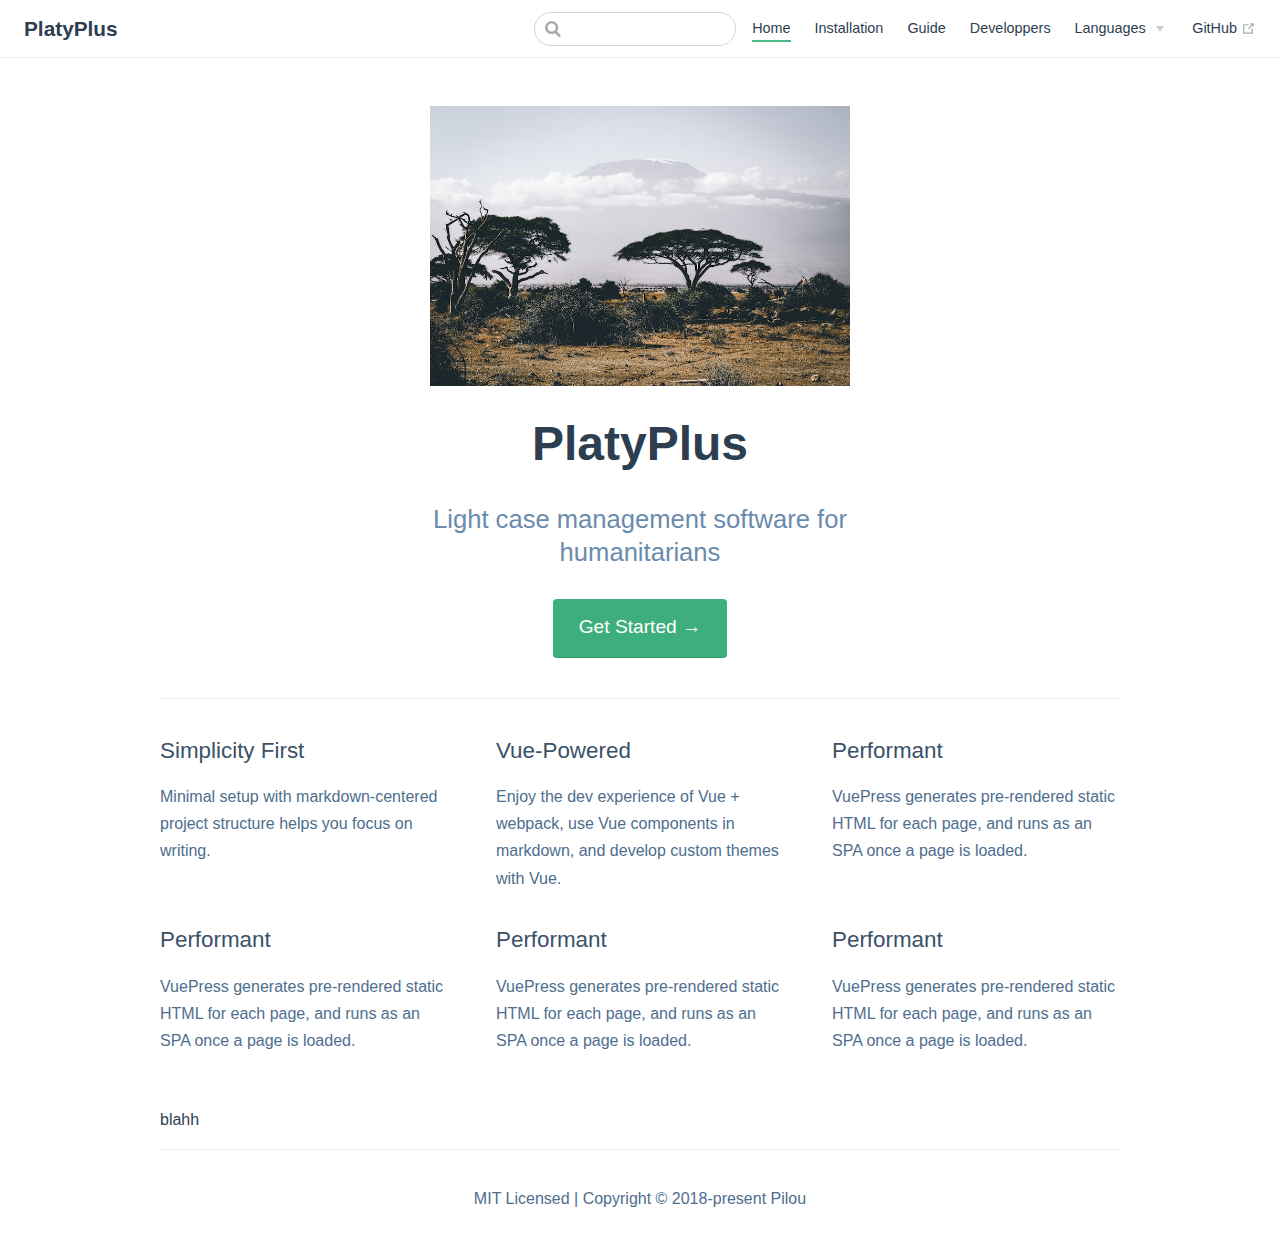
==== commit 5bfa50d5: "deploy documentation" ====
--- a/index.html
+++ b/index.html
@@ -7,19 +7,19 @@
     <meta name="description" content="Platyplus documentation">
     
     <meta name="keywords"><meta content="my SEO keywords">
-    <link rel="preload" href="/assets/css/0.styles.9b1616df.css" as="style"><link rel="preload" href="/assets/js/app.e9f5dc6c.js" as="script"><link rel="preload" href="/assets/js/3.d8875d9e.js" as="script"><link rel="preload" href="/assets/js/6.3548701e.js" as="script"><link rel="prefetch" href="/assets/js/10.ffbf8541.js"><link rel="prefetch" href="/assets/js/11.b8af6c1b.js"><link rel="prefetch" href="/assets/js/12.ef36da34.js"><link rel="prefetch" href="/assets/js/13.372e3d40.js"><link rel="prefetch" href="/assets/js/4.959b20b7.js"><link rel="prefetch" href="/assets/js/5.e12ce3e3.js"><link rel="prefetch" href="/assets/js/7.95c368e9.js"><link rel="prefetch" href="/assets/js/8.51206fc0.js"><link rel="prefetch" href="/assets/js/9.90a1319c.js"><link rel="prefetch" href="/assets/js/vendors~docsearch.365e4674.js">
-    <link rel="stylesheet" href="/assets/css/0.styles.9b1616df.css">
+    <link rel="preload" href="/assets/css/0.styles.4b189ea6.css" as="style"><link rel="preload" href="/assets/js/app.bf72bf3a.js" as="script"><link rel="preload" href="/assets/js/3.6ce33c1e.js" as="script"><link rel="preload" href="/assets/js/6.6515a4de.js" as="script"><link rel="prefetch" href="/assets/js/10.37ff57d1.js"><link rel="prefetch" href="/assets/js/11.d2d63bf4.js"><link rel="prefetch" href="/assets/js/12.b4a25540.js"><link rel="prefetch" href="/assets/js/13.57060928.js"><link rel="prefetch" href="/assets/js/14.542d9903.js"><link rel="prefetch" href="/assets/js/15.75240c6d.js"><link rel="prefetch" href="/assets/js/16.a61ce536.js"><link rel="prefetch" href="/assets/js/4.11afba38.js"><link rel="prefetch" href="/assets/js/5.b9f835c3.js"><link rel="prefetch" href="/assets/js/7.262b1d03.js"><link rel="prefetch" href="/assets/js/8.c9618100.js"><link rel="prefetch" href="/assets/js/9.6a427941.js"><link rel="prefetch" href="/assets/js/vendors~docsearch.ecde484d.js">
+    <link rel="stylesheet" href="/assets/css/0.styles.4b189ea6.css">
   </head>
   <body>
-    <div id="app" data-server-rendered="true"><div class="theme-container no-sidebar"><header class="navbar"><div class="sidebar-button"><svg xmlns="http://www.w3.org/2000/svg" aria-hidden="true" role="img" viewBox="0 0 448 512" class="icon"><path fill="currentColor" d="M436 124H12c-6.627 0-12-5.373-12-12V80c0-6.627 5.373-12 12-12h424c6.627 0 12 5.373 12 12v32c0 6.627-5.373 12-12 12zm0 160H12c-6.627 0-12-5.373-12-12v-32c0-6.627 5.373-12 12-12h424c6.627 0 12 5.373 12 12v32c0 6.627-5.373 12-12 12zm0 160H12c-6.627 0-12-5.373-12-12v-32c0-6.627 5.373-12 12-12h424c6.627 0 12 5.373 12 12v32c0 6.627-5.373 12-12 12z"></path></svg></div> <a href="/" class="home-link router-link-exact-active router-link-active"><!----> <span class="site-name">PlatyPlus</span></a> <div class="links"><form id="search-form" role="search" class="algolia-search-wrapper search-box"><input id="algolia-search-input" class="search-query"></form> <nav class="nav-links can-hide"><div class="nav-item"><a href="/" class="nav-link router-link-exact-active router-link-active">Home</a></div><div class="nav-item"><a href="/guide/" class="nav-link">Guide</a></div><div class="nav-item"><a href="/developpers/" class="nav-link">Developpers</a></div><div class="nav-item"><div class="dropdown-wrapper"><a class="dropdown-title"><span class="title">Languages</span> <span class="arrow right"></span></a> <ul class="nav-dropdown" style="display:none;"><li class="dropdown-item"><!----> <a href="/" class="nav-link router-link-exact-active router-link-active">English</a></li><li class="dropdown-item"><!----> <a href="/fr/" class="nav-link">Français</a></li></ul></div></div> <a href="https://github.com/platyplus/platyplus" target="_blank" rel="noopener noreferrer" class="repo-link">
+    <div id="app" data-server-rendered="true"><div class="theme-container no-sidebar"><header class="navbar"><div class="sidebar-button"><svg xmlns="http://www.w3.org/2000/svg" aria-hidden="true" role="img" viewBox="0 0 448 512" class="icon"><path fill="currentColor" d="M436 124H12c-6.627 0-12-5.373-12-12V80c0-6.627 5.373-12 12-12h424c6.627 0 12 5.373 12 12v32c0 6.627-5.373 12-12 12zm0 160H12c-6.627 0-12-5.373-12-12v-32c0-6.627 5.373-12 12-12h424c6.627 0 12 5.373 12 12v32c0 6.627-5.373 12-12 12zm0 160H12c-6.627 0-12-5.373-12-12v-32c0-6.627 5.373-12 12-12h424c6.627 0 12 5.373 12 12v32c0 6.627-5.373 12-12 12z"></path></svg></div> <a href="/" class="home-link router-link-exact-active router-link-active"><!----> <span class="site-name">PlatyPlus</span></a> <div class="links"><form id="search-form" role="search" class="algolia-search-wrapper search-box"><input id="algolia-search-input" class="search-query"></form> <nav class="nav-links can-hide"><div class="nav-item"><a href="/" class="nav-link router-link-exact-active router-link-active">Home</a></div><div class="nav-item"><a href="/installation/" class="nav-link">Installation</a></div><div class="nav-item"><a href="/guide/" class="nav-link">Guide</a></div><div class="nav-item"><a href="/dev/" class="nav-link">Developpers</a></div><div class="nav-item"><div class="dropdown-wrapper"><a class="dropdown-title"><span class="title">Languages</span> <span class="arrow right"></span></a> <ul class="nav-dropdown" style="display:none;"><li class="dropdown-item"><!----> <a href="/" class="nav-link router-link-exact-active router-link-active">English</a></li><li class="dropdown-item"><!----> <a href="/fr/" class="nav-link">Français</a></li></ul></div></div> <a href="https://github.com/platyplus/platyplus" target="_blank" rel="noopener noreferrer" class="repo-link">
     GitHub
-    <svg xmlns="http://www.w3.org/2000/svg" aria-hidden="true" x="0px" y="0px" viewBox="0 0 100 100" width="15" height="15" class="icon outbound"><path fill="currentColor" d="M18.8,85.1h56l0,0c2.2,0,4-1.8,4-4v-32h-8v28h-48v-48h28v-8h-32l0,0c-2.2,0-4,1.8-4,4v56C14.8,83.3,16.6,85.1,18.8,85.1z"></path> <polygon fill="currentColor" points="45.7,48.7 51.3,54.3 77.2,28.5 77.2,37.2 85.2,37.2 85.2,14.9 62.8,14.9 62.8,22.9 71.5,22.9"></polygon></svg></a></nav></div></header> <div class="sidebar-mask"></div> <aside class="sidebar"><nav class="nav-links"><div class="nav-item"><a href="/" class="nav-link router-link-exact-active router-link-active">Home</a></div><div class="nav-item"><a href="/guide/" class="nav-link">Guide</a></div><div class="nav-item"><a href="/developpers/" class="nav-link">Developpers</a></div><div class="nav-item"><div class="dropdown-wrapper"><a class="dropdown-title"><span class="title">Languages</span> <span class="arrow right"></span></a> <ul class="nav-dropdown" style="display:none;"><li class="dropdown-item"><!----> <a href="/" class="nav-link router-link-exact-active router-link-active">English</a></li><li class="dropdown-item"><!----> <a href="/fr/" class="nav-link">Français</a></li></ul></div></div> <a href="https://github.com/platyplus/platyplus" target="_blank" rel="noopener noreferrer" class="repo-link">
+    <svg xmlns="http://www.w3.org/2000/svg" aria-hidden="true" x="0px" y="0px" viewBox="0 0 100 100" width="15" height="15" class="icon outbound"><path fill="currentColor" d="M18.8,85.1h56l0,0c2.2,0,4-1.8,4-4v-32h-8v28h-48v-48h28v-8h-32l0,0c-2.2,0-4,1.8-4,4v56C14.8,83.3,16.6,85.1,18.8,85.1z"></path> <polygon fill="currentColor" points="45.7,48.7 51.3,54.3 77.2,28.5 77.2,37.2 85.2,37.2 85.2,14.9 62.8,14.9 62.8,22.9 71.5,22.9"></polygon></svg></a></nav></div></header> <div class="sidebar-mask"></div> <aside class="sidebar"><nav class="nav-links"><div class="nav-item"><a href="/" class="nav-link router-link-exact-active router-link-active">Home</a></div><div class="nav-item"><a href="/installation/" class="nav-link">Installation</a></div><div class="nav-item"><a href="/guide/" class="nav-link">Guide</a></div><div class="nav-item"><a href="/dev/" class="nav-link">Developpers</a></div><div class="nav-item"><div class="dropdown-wrapper"><a class="dropdown-title"><span class="title">Languages</span> <span class="arrow right"></span></a> <ul class="nav-dropdown" style="display:none;"><li class="dropdown-item"><!----> <a href="/" class="nav-link router-link-exact-active router-link-active">English</a></li><li class="dropdown-item"><!----> <a href="/fr/" class="nav-link">Français</a></li></ul></div></div> <a href="https://github.com/platyplus/platyplus" target="_blank" rel="noopener noreferrer" class="repo-link">
     GitHub
-    <svg xmlns="http://www.w3.org/2000/svg" aria-hidden="true" x="0px" y="0px" viewBox="0 0 100 100" width="15" height="15" class="icon outbound"><path fill="currentColor" d="M18.8,85.1h56l0,0c2.2,0,4-1.8,4-4v-32h-8v28h-48v-48h28v-8h-32l0,0c-2.2,0-4,1.8-4,4v56C14.8,83.3,16.6,85.1,18.8,85.1z"></path> <polygon fill="currentColor" points="45.7,48.7 51.3,54.3 77.2,28.5 77.2,37.2 85.2,37.2 85.2,14.9 62.8,14.9 62.8,22.9 71.5,22.9"></polygon></svg></a></nav>  <ul class="sidebar-links"><li><a href="/" class="active sidebar-link">Home</a></li><li><a href="/guide/" class="sidebar-link">User guide</a></li><li><a href="/developpers/" class="sidebar-link">Developpers</a></li></ul> </aside> <main aria-labelledby="main-title" class="home"><header class="hero"><img src="hero.jpg" alt="hero"> <h1 id="main-title">PlatyPlus</h1> <p class="description">
+    <svg xmlns="http://www.w3.org/2000/svg" aria-hidden="true" x="0px" y="0px" viewBox="0 0 100 100" width="15" height="15" class="icon outbound"><path fill="currentColor" d="M18.8,85.1h56l0,0c2.2,0,4-1.8,4-4v-32h-8v28h-48v-48h28v-8h-32l0,0c-2.2,0-4,1.8-4,4v56C14.8,83.3,16.6,85.1,18.8,85.1z"></path> <polygon fill="currentColor" points="45.7,48.7 51.3,54.3 77.2,28.5 77.2,37.2 85.2,37.2 85.2,14.9 62.8,14.9 62.8,22.9 71.5,22.9"></polygon></svg></a></nav>  <ul class="sidebar-links"><li><a href="/" class="active sidebar-link">Home</a></li><li><a href="/installation/" class="sidebar-link">Installation</a></li><li><a href="/guide/" class="sidebar-link">User guide</a></li><li><section class="sidebar-group depth-0"><a href="/dev/" class="sidebar-heading clickable"><span>Developpers</span> <!----></a> <ul class="sidebar-links sidebar-group-items"><li><a href="/dev/installation.html" class="sidebar-link">Installation</a></li><li><a href="/dev/schema.html" class="sidebar-link">Database schema</a></li><li><a href="/dev/store.html" class="sidebar-link">Store</a></li></ul></section></li></ul> </aside> <main aria-labelledby="main-title" class="home"><header class="hero"><img src="hero.jpg" alt="hero"> <h1 id="main-title">PlatyPlus</h1> <p class="description">
       Light case management software for humanitarians
-    </p> <p class="action"><a href="/guide/" class="nav-link action-button">Get Started →</a></p></header> <div class="features"><div class="feature"><h2>Simplicity First</h2> <p>Minimal setup with markdown-centered project structure helps you focus on writing.</p></div><div class="feature"><h2>Vue-Powered</h2> <p>Enjoy the dev experience of Vue + webpack, use Vue components in markdown, and develop custom themes with Vue.</p></div><div class="feature"><h2>Performant</h2> <p>VuePress generates pre-rendered static HTML for each page, and runs as an SPA once a page is loaded.</p></div><div class="feature"><h2>Performant</h2> <p>VuePress generates pre-rendered static HTML for each page, and runs as an SPA once a page is loaded.</p></div><div class="feature"><h2>Performant</h2> <p>VuePress generates pre-rendered static HTML for each page, and runs as an SPA once a page is loaded.</p></div><div class="feature"><h2>Performant</h2> <p>VuePress generates pre-rendered static HTML for each page, and runs as an SPA once a page is loaded.</p></div></div> <div class="theme-default-content custom content__default"><p>blahh</p></div> <div class="footer">
+    </p> <p class="action"><a href="/installation/" class="nav-link action-button">Get Started →</a></p></header> <div class="features"><div class="feature"><h2>Simplicity First</h2> <p>Minimal setup with markdown-centered project structure helps you focus on writing.</p></div><div class="feature"><h2>Vue-Powered</h2> <p>Enjoy the dev experience of Vue + webpack, use Vue components in markdown, and develop custom themes with Vue.</p></div><div class="feature"><h2>Performant</h2> <p>VuePress generates pre-rendered static HTML for each page, and runs as an SPA once a page is loaded.</p></div><div class="feature"><h2>Performant</h2> <p>VuePress generates pre-rendered static HTML for each page, and runs as an SPA once a page is loaded.</p></div><div class="feature"><h2>Performant</h2> <p>VuePress generates pre-rendered static HTML for each page, and runs as an SPA once a page is loaded.</p></div><div class="feature"><h2>Performant</h2> <p>VuePress generates pre-rendered static HTML for each page, and runs as an SPA once a page is loaded.</p></div></div> <div class="theme-default-content custom content__default"><p>blahh</p></div> <div class="footer">
     MIT Licensed | Copyright © 2018-present Pilou
   </div></main></div><div class="global-ui"><SWUpdatePopup></SWUpdatePopup><!----></div></div>
-    <script src="/assets/js/app.e9f5dc6c.js" defer></script><script src="/assets/js/3.d8875d9e.js" defer></script><script src="/assets/js/6.3548701e.js" defer></script>
+    <script src="/assets/js/app.bf72bf3a.js" defer></script><script src="/assets/js/3.6ce33c1e.js" defer></script><script src="/assets/js/6.6515a4de.js" defer></script>
   </body>
 </html>
--- a/assets/css/0.styles.4b189ea6.css
+++ b/assets/css/0.styles.4b189ea6.css
@@ -0,0 +1 @@
+.go-to-top[data-v-67a9666a]{cursor:pointer;position:fixed;bottom:2rem;right:2.5rem;width:2rem;color:#3eaf7c;z-index:1}.go-to-top[data-v-67a9666a]:hover{color:#72cda4}@media (max-width:959px){.go-to-top[data-v-67a9666a]{display:none}}.fade-enter-active[data-v-67a9666a],.fade-leave-active[data-v-67a9666a]{transition:opacity .3s}.fade-enter[data-v-67a9666a],.fade-leave-to[data-v-67a9666a]{opacity:0}#nprogress{pointer-events:none}#nprogress .bar{background:#3eaf7c;position:fixed;z-index:1031;top:0;left:0;width:100%;height:2px}#nprogress .peg{display:block;position:absolute;right:0;width:100px;height:100%;box-shadow:0 0 10px #3eaf7c,0 0 5px #3eaf7c;opacity:1;transform:rotate(3deg) translateY(-4px)}#nprogress .spinner{display:block;position:fixed;z-index:1031;top:15px;right:15px}#nprogress .spinner-icon{width:18px;height:18px;box-sizing:border-box;border-color:#3eaf7c transparent transparent #3eaf7c;border-style:solid;border-width:2px;border-radius:50%;-webkit-animation:nprogress-spinner .4s linear infinite;animation:nprogress-spinner .4s linear infinite}.nprogress-custom-parent{overflow:hidden;position:relative}.nprogress-custom-parent #nprogress .bar,.nprogress-custom-parent #nprogress .spinner{position:absolute}@-webkit-keyframes nprogress-spinner{0%{transform:rotate(0deg)}to{transform:rotate(1turn)}}@keyframes nprogress-spinner{0%{transform:rotate(0deg)}to{transform:rotate(1turn)}}.icon.outbound{color:#aaa;display:inline-block;vertical-align:middle;position:relative;top:-1px}.home{padding:3.6rem 2rem 0;max-width:960px;margin:0 auto;display:block}.home .hero{text-align:center}.home .hero img{max-width:100%;max-height:280px;display:block;margin:3rem auto 1.5rem}.home .hero h1{font-size:3rem}.home .hero .action,.home .hero .description,.home .hero h1{margin:1.8rem auto}.home .hero .description{max-width:35rem;font-size:1.6rem;line-height:1.3;color:#6a8bad}.home .hero .action-button{display:inline-block;font-size:1.2rem;color:#fff;background-color:#3eaf7c;padding:.8rem 1.6rem;border-radius:4px;transition:background-color .1s ease;box-sizing:border-box;border-bottom:1px solid #389d70}.home .hero .action-button:hover{background-color:#4abf8a}.home .features{border-top:1px solid #eaecef;padding:1.2rem 0;margin-top:2.5rem;display:flex;flex-wrap:wrap;align-items:flex-start;align-content:stretch;justify-content:space-between}.home .feature{flex-grow:1;flex-basis:30%;max-width:30%}.home .feature h2{font-size:1.4rem;font-weight:500;border-bottom:none;padding-bottom:0;color:#3a5169}.home .feature p{color:#4e6e8e}.home .footer{padding:2.5rem;border-top:1px solid #eaecef;text-align:center;color:#4e6e8e}@media (max-width:719px){.home .features{flex-direction:column}.home .feature{max-width:100%;padding:0 2.5rem}}@media (max-width:419px){.home{padding-left:1.5rem;padding-right:1.5rem}.home .hero img{max-height:210px;margin:2rem auto 1.2rem}.home .hero h1{font-size:2rem}.home .hero .action,.home .hero .description,.home .hero h1{margin:1.2rem auto}.home .hero .description{font-size:1.2rem}.home .hero .action-button{font-size:1rem;padding:.6rem 1.2rem}.home .feature h2{font-size:1.25rem}}.algolia-search-wrapper>span{vertical-align:middle}.algolia-search-wrapper .algolia-autocomplete{line-height:normal}.algolia-search-wrapper .algolia-autocomplete .ds-dropdown-menu{background-color:#fff;border:1px solid #999;border-radius:4px;font-size:16px;margin:6px 0 0;padding:4px;text-align:left}.algolia-search-wrapper .algolia-autocomplete .ds-dropdown-menu:before{border-color:#999}.algolia-search-wrapper .algolia-autocomplete .ds-dropdown-menu [class*=ds-dataset-]{border:none;padding:0}.algolia-search-wrapper .algolia-autocomplete .ds-dropdown-menu .ds-suggestions{margin-top:0}.algolia-search-wrapper .algolia-autocomplete .ds-dropdown-menu .ds-suggestion{border-bottom:1px solid #eaecef}.algolia-search-wrapper .algolia-autocomplete .algolia-docsearch-suggestion--highlight{color:#2c815b}.algolia-search-wrapper .algolia-autocomplete .algolia-docsearch-suggestion{border-color:#eaecef;padding:0}.algolia-search-wrapper .algolia-autocomplete .algolia-docsearch-suggestion .algolia-docsearch-suggestion--category-header{padding:5px 10px;margin-top:0;background:#3eaf7c;color:#fff;font-weight:600}.algolia-search-wrapper .algolia-autocomplete .algolia-docsearch-suggestion .algolia-docsearch-suggestion--category-header .algolia-docsearch-suggestion--highlight{background:hsla(0,0%,100%,.6)}.algolia-search-wrapper .algolia-autocomplete .algolia-docsearch-suggestion .algolia-docsearch-suggestion--wrapper{padding:0}.algolia-search-wrapper .algolia-autocomplete .algolia-docsearch-suggestion .algolia-docsearch-suggestion--title{font-weight:600;margin-bottom:0;color:#2c3e50}.algolia-search-wrapper .algolia-autocomplete .algolia-docsearch-suggestion .algolia-docsearch-suggestion--subcategory-column{vertical-align:top;padding:5px 7px 5px 5px;border-color:#eaecef;background:#f1f3f5}.algolia-search-wrapper .algolia-autocomplete .algolia-docsearch-suggestion .algolia-docsearch-suggestion--subcategory-column:after{display:none}.algolia-search-wrapper .algolia-autocomplete .algolia-docsearch-suggestion .algolia-docsearch-suggestion--subcategory-column-text{color:#555}.algolia-search-wrapper .algolia-autocomplete .algolia-docsearch-footer{border-color:#eaecef}.algolia-search-wrapper .algolia-autocomplete .ds-cursor .algolia-docsearch-suggestion--content{background-color:#e7edf3!important;color:#2c3e50}@media (min-width:719px){.algolia-search-wrapper .algolia-autocomplete .algolia-docsearch-suggestion .algolia-docsearch-suggestion--subcategory-column{float:none;width:150px;min-width:150px;display:table-cell}.algolia-search-wrapper .algolia-autocomplete .algolia-docsearch-suggestion .algolia-docsearch-suggestion--content{float:none;display:table-cell;width:100%;vertical-align:top}.algolia-search-wrapper .algolia-autocomplete .algolia-docsearch-suggestion .ds-dropdown-menu{min-width:515px!important}}@media (max-width:719px){.algolia-search-wrapper .ds-dropdown-menu{min-width:calc(100vw - 4rem)!important;max-width:calc(100vw - 4rem)!important}.algolia-search-wrapper .algolia-docsearch-suggestion--wrapper{padding:5px 7px 5px 5px!important}.algolia-search-wrapper .algolia-docsearch-suggestion--subcategory-column{padding:0!important;background:#fff!important}.algolia-search-wrapper .algolia-docsearch-suggestion--subcategory-column-text:after{content:" > ";font-size:10px;line-height:14.4px;display:inline-block;width:5px;margin:-3px 3px 0;vertical-align:middle}}.search-box{display:inline-block;position:relative;margin-right:1rem}.search-box input{cursor:text;width:10rem;height:2rem;color:#4e6e8e;display:inline-block;border:1px solid #cfd4db;border-radius:2rem;font-size:.9rem;line-height:2rem;padding:0 .5rem 0 2rem;outline:none;transition:all .2s ease;background:#fff url(/assets/img/search.83621669.svg) .6rem .5rem no-repeat;background-size:1rem}.search-box input:focus{cursor:auto;border-color:#3eaf7c}.search-box .suggestions{background:#fff;width:20rem;position:absolute;top:1.5rem;border:1px solid #cfd4db;border-radius:6px;padding:.4rem;list-style-type:none}.search-box .suggestions.align-right{right:0}.search-box .suggestion{line-height:1.4;padding:.4rem .6rem;border-radius:4px;cursor:pointer}.search-box .suggestion a{white-space:normal;color:#5d82a6}.search-box .suggestion a .page-title{font-weight:600}.search-box .suggestion a .header{font-size:.9em;margin-left:.25em}.search-box .suggestion.focused{background-color:#f3f4f5}.search-box .suggestion.focused a{color:#3eaf7c}@media (max-width:959px){.search-box input{cursor:pointer;width:0;border-color:transparent;position:relative}.search-box input:focus{cursor:text;left:0;width:10rem}}@media (-ms-high-contrast:none){.search-box input{height:2rem}}@media (max-width:959px) and (min-width:719px){.search-box .suggestions{left:0}}@media (max-width:719px){.search-box{margin-right:0}.search-box input{left:1rem}.search-box .suggestions{right:0}}@media (max-width:419px){.search-box .suggestions{width:calc(100vw - 4rem)}.search-box input:focus{width:8rem}}.sidebar-button{cursor:pointer;display:none;width:1.25rem;height:1.25rem;position:absolute;padding:.6rem;top:.6rem;left:1rem}.sidebar-button .icon{display:block;width:1.25rem;height:1.25rem}@media (max-width:719px){.sidebar-button{display:block}}.dropdown-enter,.dropdown-leave-to{height:0!important}.dropdown-wrapper{cursor:pointer}.dropdown-wrapper .dropdown-title{display:block}.dropdown-wrapper .dropdown-title:hover{border-color:transparent}.dropdown-wrapper .dropdown-title .arrow{vertical-align:middle;margin-top:-1px;margin-left:.4rem}.dropdown-wrapper .nav-dropdown .dropdown-item{color:inherit;line-height:1.7rem}.dropdown-wrapper .nav-dropdown .dropdown-item h4{margin:.45rem 0 0;border-top:1px solid #eee;padding:.45rem 1.5rem 0 1.25rem}.dropdown-wrapper .nav-dropdown .dropdown-item .dropdown-subitem-wrapper{padding:0;list-style:none}.dropdown-wrapper .nav-dropdown .dropdown-item .dropdown-subitem-wrapper .dropdown-subitem{font-size:.9em}.dropdown-wrapper .nav-dropdown .dropdown-item a{display:block;line-height:1.7rem;position:relative;border-bottom:none;font-weight:400;margin-bottom:0;padding:0 1.5rem 0 1.25rem}.dropdown-wrapper .nav-dropdown .dropdown-item a.router-link-active,.dropdown-wrapper .nav-dropdown .dropdown-item a:hover{color:#3eaf7c}.dropdown-wrapper .nav-dropdown .dropdown-item a.router-link-active:after{content:"";width:0;height:0;border-left:5px solid #3eaf7c;border-top:3px solid transparent;border-bottom:3px solid transparent;position:absolute;top:calc(50% - 2px);left:9px}.dropdown-wrapper .nav-dropdown .dropdown-item:first-child h4{margin-top:0;padding-top:0;border-top:0}@media (max-width:719px){.dropdown-wrapper.open .dropdown-title{margin-bottom:.5rem}.dropdown-wrapper .nav-dropdown{transition:height .1s ease-out;overflow:hidden}.dropdown-wrapper .nav-dropdown .dropdown-item h4{border-top:0;margin-top:0;padding-top:0}.dropdown-wrapper .nav-dropdown .dropdown-item>a,.dropdown-wrapper .nav-dropdown .dropdown-item h4{font-size:15px;line-height:2rem}.dropdown-wrapper .nav-dropdown .dropdown-item .dropdown-subitem{font-size:14px;padding-left:1rem}}@media (min-width:719px){.dropdown-wrapper{height:1.8rem}.dropdown-wrapper:hover .nav-dropdown{display:block!important}.dropdown-wrapper .dropdown-title .arrow{border-left:4px solid transparent;border-right:4px solid transparent;border-top:6px solid #ccc;border-bottom:0}.dropdown-wrapper .nav-dropdown{display:none;height:auto!important;box-sizing:border-box;max-height:calc(100vh - 2.7rem);overflow-y:auto;position:absolute;top:100%;right:0;background-color:#fff;padding:.6rem 0;border:1px solid;border-color:#ddd #ddd #ccc;text-align:left;border-radius:.25rem;white-space:nowrap;margin:0}}.nav-links{display:inline-block}.nav-links a{line-height:1.4rem;color:inherit}.nav-links a.router-link-active,.nav-links a:hover{color:#3eaf7c}.nav-links .nav-item{position:relative;display:inline-block;margin-left:1.5rem;line-height:2rem}.nav-links .nav-item:first-child{margin-left:0}.nav-links .repo-link{margin-left:1.5rem}@media (max-width:719px){.nav-links .nav-item,.nav-links .repo-link{margin-left:0}}@media (min-width:719px){.nav-links a.router-link-active,.nav-links a:hover{color:#2c3e50}.nav-item>a:not(.external).router-link-active,.nav-item>a:not(.external):hover{margin-bottom:-2px;border-bottom:2px solid #46bd87}}.navbar{padding:.7rem 1.5rem;line-height:2.2rem}.navbar a,.navbar img,.navbar span{display:inline-block}.navbar .logo{height:2.2rem;min-width:2.2rem;margin-right:.8rem;vertical-align:top}.navbar .site-name{font-size:1.3rem;font-weight:600;color:#2c3e50;position:relative}.navbar .links{padding-left:1.5rem;box-sizing:border-box;background-color:#fff;white-space:nowrap;font-size:.9rem;position:absolute;right:1.5rem;top:.7rem;display:flex}.navbar .links .search-box{flex:0 0 auto;vertical-align:top}@media (max-width:719px){.navbar{padding-left:4rem}.navbar .can-hide{display:none}.navbar .links{padding-left:1.5rem}}.page-edit,.page-nav{max-width:740px;margin:0 auto;padding:2rem 2.5rem}@media (max-width:959px){.page-edit,.page-nav{padding:2rem}}@media (max-width:419px){.page-edit,.page-nav{padding:1.5rem}}.page{padding-bottom:2rem;display:block}.page-edit{padding-top:1rem;padding-bottom:1rem;overflow:auto}.page-edit .edit-link{display:inline-block}.page-edit .edit-link a{color:#4e6e8e;margin-right:.25rem}.page-edit .last-updated{float:right;font-size:.9em}.page-edit .last-updated .prefix{font-weight:500;color:#4e6e8e}.page-edit .last-updated .time{font-weight:400;color:#aaa}.page-nav{padding-top:1rem;padding-bottom:0}.page-nav .inner{min-height:2rem;margin-top:0;border-top:1px solid #eaecef;padding-top:1rem;overflow:auto}.page-nav .next{float:right}@media (max-width:719px){.page-edit .edit-link{margin-bottom:.5rem}.page-edit .last-updated{font-size:.8em;float:none;text-align:left}}.sidebar-group .sidebar-group{padding-left:.5em}.sidebar-group:not(.collapsable) .sidebar-heading:not(.clickable){cursor:auto;color:inherit}.sidebar-group.is-sub-group{padding-left:0}.sidebar-group.is-sub-group>.sidebar-heading{font-size:.95em;line-height:1.4;font-weight:400;padding-left:2rem}.sidebar-group.is-sub-group>.sidebar-heading:not(.clickable){opacity:.5}.sidebar-group.is-sub-group>.sidebar-group-items{padding-left:1rem}.sidebar-group.is-sub-group>.sidebar-group-items>li>.sidebar-link{font-size:.95em;border-left:none}.sidebar-group.depth-2>.sidebar-heading{border-left:none}.sidebar-heading{color:#2c3e50;transition:color .15s ease;cursor:pointer;font-size:1.1em;font-weight:700;padding:.35rem 1.5rem .35rem 1.25rem;width:100%;box-sizing:border-box;margin:0;border-left:.25rem solid transparent}.sidebar-heading.open,.sidebar-heading:hover{color:inherit}.sidebar-heading .arrow{position:relative;top:-.12em;left:.5em}.sidebar-heading.clickable.active{font-weight:600;color:#3eaf7c;border-left-color:#3eaf7c}.sidebar-heading.clickable:hover{color:#3eaf7c}.sidebar-group-items{transition:height .1s ease-out;font-size:.95em;overflow:hidden}.sidebar .sidebar-sub-headers{padding-left:1rem;font-size:.95em}a.sidebar-link{font-size:1em;font-weight:400;display:inline-block;color:#2c3e50;border-left:.25rem solid transparent;padding:.35rem 1rem .35rem 1.25rem;line-height:1.4;width:100%;box-sizing:border-box}a.sidebar-link:hover{color:#3eaf7c}a.sidebar-link.active{font-weight:600;color:#3eaf7c;border-left-color:#3eaf7c}.sidebar-group a.sidebar-link{padding-left:2rem}.sidebar-sub-headers a.sidebar-link{padding-top:.25rem;padding-bottom:.25rem;border-left:none}.sidebar-sub-headers a.sidebar-link.active{font-weight:500}.sidebar ul{padding:0;margin:0;list-style-type:none}.sidebar a{display:inline-block}.sidebar .nav-links{display:none;border-bottom:1px solid #eaecef;padding:.5rem 0 .75rem}.sidebar .nav-links a{font-weight:600}.sidebar .nav-links .nav-item,.sidebar .nav-links .repo-link{display:block;line-height:1.25rem;font-size:1.1em;padding:.5rem 0 .5rem 1.5rem}.sidebar>.sidebar-links{padding:1.5rem 0}.sidebar>.sidebar-links>li>a.sidebar-link{font-size:1.1em;line-height:1.7;font-weight:700}.sidebar>.sidebar-links>li:not(:first-child){margin-top:.75rem}@media (max-width:719px){.sidebar .nav-links{display:block}.sidebar .nav-links .dropdown-wrapper .nav-dropdown .dropdown-item a.router-link-active:after{top:calc(1rem - 2px)}.sidebar>.sidebar-links{padding:1rem 0}}code[class*=language-],pre[class*=language-]{color:#ccc;background:none;font-family:Consolas,Monaco,Andale Mono,Ubuntu Mono,monospace;font-size:1em;text-align:left;white-space:pre;word-spacing:normal;word-break:normal;word-wrap:normal;line-height:1.5;-moz-tab-size:4;-o-tab-size:4;tab-size:4;-webkit-hyphens:none;-ms-hyphens:none;hyphens:none}pre[class*=language-]{padding:1em;margin:.5em 0;overflow:auto}:not(pre)>code[class*=language-],pre[class*=language-]{background:#2d2d2d}:not(pre)>code[class*=language-]{padding:.1em;border-radius:.3em;white-space:normal}.token.block-comment,.token.cdata,.token.comment,.token.doctype,.token.prolog{color:#999}.token.punctuation{color:#ccc}.token.attr-name,.token.deleted,.token.namespace,.token.tag{color:#e2777a}.token.function-name{color:#6196cc}.token.boolean,.token.function,.token.number{color:#f08d49}.token.class-name,.token.constant,.token.property,.token.symbol{color:#f8c555}.token.atrule,.token.builtin,.token.important,.token.keyword,.token.selector{color:#cc99cd}.token.attr-value,.token.char,.token.regex,.token.string,.token.variable{color:#7ec699}.token.entity,.token.operator,.token.url{color:#67cdcc}.token.bold,.token.important{font-weight:700}.token.italic{font-style:italic}.token.entity{cursor:help}.token.inserted{color:green}.theme-default-content code{color:#476582;padding:.25rem .5rem;margin:0;font-size:.85em;background-color:rgba(27,31,35,.05);border-radius:3px}.theme-default-content code .token.deleted{color:#ec5975}.theme-default-content code .token.inserted{color:#3eaf7c}.theme-default-content pre,.theme-default-content pre[class*=language-]{line-height:1.4;padding:1.25rem 1.5rem;margin:.85rem 0;background-color:#282c34;border-radius:6px;overflow:auto}.theme-default-content pre[class*=language-] code,.theme-default-content pre code{color:#fff;padding:0;background-color:transparent;border-radius:0}div[class*=language-]{position:relative;background-color:#282c34;border-radius:6px}div[class*=language-] .highlight-lines{-webkit-user-select:none;-moz-user-select:none;-ms-user-select:none;user-select:none;padding-top:1.3rem;position:absolute;top:0;left:0;width:100%;line-height:1.4}div[class*=language-] .highlight-lines .highlighted{background-color:rgba(0,0,0,.66)}div[class*=language-] pre,div[class*=language-] pre[class*=language-]{background:transparent;position:relative;z-index:1}div[class*=language-]:before{position:absolute;z-index:3;top:.8em;right:1em;font-size:.75rem;color:hsla(0,0%,100%,.4)}div[class*=language-]:not(.line-numbers-mode) .line-numbers-wrapper{display:none}div[class*=language-].line-numbers-mode .highlight-lines .highlighted{position:relative}div[class*=language-].line-numbers-mode .highlight-lines .highlighted:before{content:" ";position:absolute;z-index:3;left:0;top:0;display:block;width:3.5rem;height:100%;background-color:rgba(0,0,0,.66)}div[class*=language-].line-numbers-mode pre{padding-left:4.5rem;vertical-align:middle}div[class*=language-].line-numbers-mode .line-numbers-wrapper{position:absolute;top:0;width:3.5rem;text-align:center;color:hsla(0,0%,100%,.3);padding:1.25rem 0;line-height:1.4}div[class*=language-].line-numbers-mode .line-numbers-wrapper .line-number,div[class*=language-].line-numbers-mode .line-numbers-wrapper br{-webkit-user-select:none;-moz-user-select:none;-ms-user-select:none;user-select:none}div[class*=language-].line-numbers-mode .line-numbers-wrapper .line-number{position:relative;z-index:4;font-size:.85em}div[class*=language-].line-numbers-mode:after{content:"";position:absolute;z-index:2;top:0;left:0;width:3.5rem;height:100%;border-radius:6px 0 0 6px;border-right:1px solid rgba(0,0,0,.66);background-color:#282c34}div[class~=language-js]:before{content:"js"}div[class~=language-ts]:before{content:"ts"}div[class~=language-html]:before{content:"html"}div[class~=language-md]:before{content:"md"}div[class~=language-vue]:before{content:"vue"}div[class~=language-css]:before{content:"css"}div[class~=language-sass]:before{content:"sass"}div[class~=language-scss]:before{content:"scss"}div[class~=language-less]:before{content:"less"}div[class~=language-stylus]:before{content:"stylus"}div[class~=language-go]:before{content:"go"}div[class~=language-java]:before{content:"java"}div[class~=language-c]:before{content:"c"}div[class~=language-sh]:before{content:"sh"}div[class~=language-yaml]:before{content:"yaml"}div[class~=language-py]:before{content:"py"}div[class~=language-docker]:before{content:"docker"}div[class~=language-dockerfile]:before{content:"dockerfile"}div[class~=language-makefile]:before{content:"makefile"}div[class~=language-javascript]:before{content:"js"}div[class~=language-typescript]:before{content:"ts"}div[class~=language-markup]:before{content:"html"}div[class~=language-markdown]:before{content:"md"}div[class~=language-json]:before{content:"json"}div[class~=language-ruby]:before{content:"rb"}div[class~=language-python]:before{content:"py"}div[class~=language-bash]:before{content:"sh"}div[class~=language-php]:before{content:"php"}.custom-block .custom-block-title{font-weight:600;margin-bottom:-.4rem}.custom-block.danger,.custom-block.tip,.custom-block.warning{padding:.1rem 1.5rem;border-left-width:.5rem;border-left-style:solid;margin:1rem 0}.custom-block.tip{background-color:#f3f5f7;border-color:#42b983}.custom-block.warning{background-color:rgba(255,229,100,.3);border-color:#e7c000;color:#6b5900}.custom-block.warning .custom-block-title{color:#b29400}.custom-block.warning a{color:#2c3e50}.custom-block.danger{background-color:#ffe6e6;border-color:#c00;color:#4d0000}.custom-block.danger .custom-block-title{color:#900}.custom-block.danger a{color:#2c3e50}.arrow{display:inline-block;width:0;height:0}.arrow.up{border-bottom:6px solid #ccc}.arrow.down,.arrow.up{border-left:4px solid transparent;border-right:4px solid transparent}.arrow.down{border-top:6px solid #ccc}.arrow.right{border-left:6px solid #ccc}.arrow.left,.arrow.right{border-top:4px solid transparent;border-bottom:4px solid transparent}.arrow.left{border-right:6px solid #ccc}.theme-default-content:not(.custom){max-width:740px;margin:0 auto;padding:2rem 2.5rem}@media (max-width:959px){.theme-default-content:not(.custom){padding:2rem}}@media (max-width:419px){.theme-default-content:not(.custom){padding:1.5rem}}.table-of-contents .badge{vertical-align:middle}body,html{padding:0;margin:0;background-color:#fff}body{font-family:-apple-system,BlinkMacSystemFont,Segoe UI,Roboto,Oxygen,Ubuntu,Cantarell,Fira Sans,Droid Sans,Helvetica Neue,sans-serif;-webkit-font-smoothing:antialiased;-moz-osx-font-smoothing:grayscale;font-size:16px;color:#2c3e50}.page{padding-left:20rem}.navbar{z-index:20;right:0;height:3.6rem;background-color:#fff;box-sizing:border-box;border-bottom:1px solid #eaecef}.navbar,.sidebar-mask{position:fixed;top:0;left:0}.sidebar-mask{z-index:9;width:100vw;height:100vh;display:none}.sidebar{font-size:16px;background-color:#fff;width:20rem;position:fixed;z-index:10;margin:0;top:3.6rem;left:0;bottom:0;box-sizing:border-box;border-right:1px solid #eaecef;overflow-y:auto}.theme-default-content:not(.custom)>:first-child{margin-top:3.6rem}.theme-default-content:not(.custom) a:hover{text-decoration:underline}.theme-default-content:not(.custom) p.demo{padding:1rem 1.5rem;border:1px solid #ddd;border-radius:4px}.theme-default-content:not(.custom) img{max-width:100%}.theme-default-content.custom{padding:0;margin:0}.theme-default-content.custom img{max-width:100%}a{font-weight:500;text-decoration:none}a,p a code{color:#3eaf7c}p a code{font-weight:400}kbd{background:#eee;border:.15rem solid #ddd;border-bottom:.25rem solid #ddd;border-radius:.15rem;padding:0 .15em}blockquote{font-size:1rem;color:#999;border-left:.2rem solid #dfe2e5;margin:1rem 0;padding:.25rem 0 .25rem 1rem}blockquote>p{margin:0}ol,ul{padding-left:1.2em}strong{font-weight:600}h1,h2,h3,h4,h5,h6{font-weight:600;line-height:1.25}.theme-default-content:not(.custom)>h1,.theme-default-content:not(.custom)>h2,.theme-default-content:not(.custom)>h3,.theme-default-content:not(.custom)>h4,.theme-default-content:not(.custom)>h5,.theme-default-content:not(.custom)>h6{margin-top:-3.1rem;padding-top:4.6rem;margin-bottom:0}.theme-default-content:not(.custom)>h1:first-child,.theme-default-content:not(.custom)>h2:first-child,.theme-default-content:not(.custom)>h3:first-child,.theme-default-content:not(.custom)>h4:first-child,.theme-default-content:not(.custom)>h5:first-child,.theme-default-content:not(.custom)>h6:first-child{margin-top:-1.5rem;margin-bottom:1rem}.theme-default-content:not(.custom)>h1:first-child+.custom-block,.theme-default-content:not(.custom)>h1:first-child+p,.theme-default-content:not(.custom)>h1:first-child+pre,.theme-default-content:not(.custom)>h2:first-child+.custom-block,.theme-default-content:not(.custom)>h2:first-child+p,.theme-default-content:not(.custom)>h2:first-child+pre,.theme-default-content:not(.custom)>h3:first-child+.custom-block,.theme-default-content:not(.custom)>h3:first-child+p,.theme-default-content:not(.custom)>h3:first-child+pre,.theme-default-content:not(.custom)>h4:first-child+.custom-block,.theme-default-content:not(.custom)>h4:first-child+p,.theme-default-content:not(.custom)>h4:first-child+pre,.theme-default-content:not(.custom)>h5:first-child+.custom-block,.theme-default-content:not(.custom)>h5:first-child+p,.theme-default-content:not(.custom)>h5:first-child+pre,.theme-default-content:not(.custom)>h6:first-child+.custom-block,.theme-default-content:not(.custom)>h6:first-child+p,.theme-default-content:not(.custom)>h6:first-child+pre{margin-top:2rem}h1:hover .header-anchor,h2:hover .header-anchor,h3:hover .header-anchor,h4:hover .header-anchor,h5:hover .header-anchor,h6:hover .header-anchor{opacity:1}h1{font-size:2.2rem}h2{font-size:1.65rem;padding-bottom:.3rem;border-bottom:1px solid #eaecef}h3{font-size:1.35rem}a.header-anchor{font-size:.85em;float:left;margin-left:-.87em;padding-right:.23em;margin-top:.125em;opacity:0}a.header-anchor:hover{text-decoration:none}.line-number,code,kbd{font-family:source-code-pro,Menlo,Monaco,Consolas,Courier New,monospace}ol,p,ul{line-height:1.7}hr{border:0;border-top:1px solid #eaecef}table{border-collapse:collapse;margin:1rem 0;display:block;overflow-x:auto}tr{border-top:1px solid #dfe2e5}tr:nth-child(2n){background-color:#f6f8fa}td,th{border:1px solid #dfe2e5;padding:.6em 1em}.theme-container.sidebar-open .sidebar-mask{display:block}.theme-container.no-navbar .theme-default-content:not(.custom)>h1,.theme-container.no-navbar h2,.theme-container.no-navbar h3,.theme-container.no-navbar h4,.theme-container.no-navbar h5,.theme-container.no-navbar h6{margin-top:1.5rem;padding-top:0}.theme-container.no-navbar .sidebar{top:0}@media (min-width:720px){.theme-container.no-sidebar .sidebar{display:none}.theme-container.no-sidebar .page{padding-left:0}}@media (max-width:959px){.sidebar{font-size:15px;width:16.4rem}.page{padding-left:16.4rem}}@media (max-width:719px){.sidebar{top:0;padding-top:3.6rem;transform:translateX(-100%);transition:transform .2s ease}.page{padding-left:0}.theme-container.sidebar-open .sidebar{transform:translateX(0)}.theme-container.no-navbar .sidebar{padding-top:0}}@media (max-width:419px){h1{font-size:1.9rem}.theme-default-content div[class*=language-]{margin:.85rem -1.5rem;border-radius:0}}.badge[data-v-c13ee5b0]{display:inline-block;font-size:14px;height:18px;line-height:18px;border-radius:3px;padding:0 6px;color:#fff}.badge.green[data-v-c13ee5b0],.badge.tip[data-v-c13ee5b0],.badge[data-v-c13ee5b0]{background-color:#42b983}.badge.error[data-v-c13ee5b0]{background-color:#da5961}.badge.warn[data-v-c13ee5b0],.badge.warning[data-v-c13ee5b0],.badge.yellow[data-v-c13ee5b0]{background-color:#e7c000}.badge+.badge[data-v-c13ee5b0]{margin-left:5px}.searchbox{display:inline-block;position:relative;width:200px;height:32px!important;white-space:nowrap;box-sizing:border-box;visibility:visible!important}.searchbox .algolia-autocomplete{display:block;width:100%;height:100%}.searchbox__wrapper{width:100%;height:100%;z-index:999;position:relative}.searchbox__input{display:inline-block;box-sizing:border-box;transition:box-shadow .4s ease,background .4s ease;border:0;border-radius:16px;box-shadow:inset 0 0 0 1px #ccc;background:#fff!important;padding:0 26px 0 32px;width:100%;height:100%;vertical-align:middle;white-space:normal;font-size:12px;-webkit-appearance:none;-moz-appearance:none;appearance:none}.searchbox__input::-webkit-search-cancel-button,.searchbox__input::-webkit-search-decoration,.searchbox__input::-webkit-search-results-button,.searchbox__input::-webkit-search-results-decoration{display:none}.searchbox__input:hover{box-shadow:inset 0 0 0 1px #b3b3b3}.searchbox__input:active,.searchbox__input:focus{outline:0;box-shadow:inset 0 0 0 1px #aaa;background:#fff}.searchbox__input::-webkit-input-placeholder{color:#aaa}.searchbox__input:-ms-input-placeholder{color:#aaa}.searchbox__input::-ms-input-placeholder{color:#aaa}.searchbox__input::-moz-placeholder{color:#aaa}.searchbox__input::placeholder{color:#aaa}.searchbox__submit{position:absolute;top:0;margin:0;border:0;border-radius:16px 0 0 16px;background-color:rgba(69,142,225,0);padding:0;width:32px;height:100%;vertical-align:middle;text-align:center;font-size:inherit;-webkit-user-select:none;-moz-user-select:none;-ms-user-select:none;user-select:none;right:inherit;left:0}.searchbox__submit:before{display:inline-block;margin-right:-4px;height:100%;vertical-align:middle;content:""}.searchbox__submit:active,.searchbox__submit:hover{cursor:pointer}.searchbox__submit:focus{outline:0}.searchbox__submit svg{width:14px;height:14px;vertical-align:middle;fill:#6d7e96}.searchbox__reset{display:block;position:absolute;top:8px;right:8px;margin:0;border:0;background:none;cursor:pointer;padding:0;font-size:inherit;-webkit-user-select:none;-moz-user-select:none;-ms-user-select:none;user-select:none;fill:rgba(0,0,0,.5)}.searchbox__reset.hide{display:none}.searchbox__reset:focus{outline:0}.searchbox__reset svg{display:block;margin:4px;width:8px;height:8px}.searchbox__input:valid~.searchbox__reset{display:block;-webkit-animation-name:sbx-reset-in;animation-name:sbx-reset-in;-webkit-animation-duration:.15s;animation-duration:.15s}@-webkit-keyframes sbx-reset-in{0%{transform:translate3d(-20%,0,0);opacity:0}to{transform:none;opacity:1}}@keyframes sbx-reset-in{0%{transform:translate3d(-20%,0,0);opacity:0}to{transform:none;opacity:1}}.algolia-autocomplete.algolia-autocomplete-right .ds-dropdown-menu{right:0!important;left:inherit!important}.algolia-autocomplete.algolia-autocomplete-right .ds-dropdown-menu:before{right:48px}.algolia-autocomplete.algolia-autocomplete-left .ds-dropdown-menu{left:0!important;right:inherit!important}.algolia-autocomplete.algolia-autocomplete-left .ds-dropdown-menu:before{left:48px}.algolia-autocomplete .ds-dropdown-menu{top:-6px;border-radius:4px;margin:6px 0 0;padding:0;text-align:left;height:auto;position:relative;background:transparent;border:none;z-index:999;max-width:600px;min-width:500px;box-shadow:0 1px 0 0 rgba(0,0,0,.2),0 2px 3px 0 rgba(0,0,0,.1)}.algolia-autocomplete .ds-dropdown-menu:before{display:block;position:absolute;content:"";width:14px;height:14px;background:#fff;z-index:1000;top:-7px;border-top:1px solid #d9d9d9;border-right:1px solid #d9d9d9;transform:rotate(-45deg);border-radius:2px}.algolia-autocomplete .ds-dropdown-menu .ds-suggestions{position:relative;z-index:1000;margin-top:8px}.algolia-autocomplete .ds-dropdown-menu .ds-suggestions a:hover{text-decoration:none}.algolia-autocomplete .ds-dropdown-menu .ds-suggestion{cursor:pointer}.algolia-autocomplete .ds-dropdown-menu .ds-suggestion.ds-cursor .algolia-docsearch-suggestion.suggestion-layout-simple,.algolia-autocomplete .ds-dropdown-menu .ds-suggestion.ds-cursor .algolia-docsearch-suggestion:not(.suggestion-layout-simple) .algolia-docsearch-suggestion--content{background-color:rgba(69,142,225,.05)}.algolia-autocomplete .ds-dropdown-menu [class^=ds-dataset-]{position:relative;border:1px solid #d9d9d9;background:#fff;border-radius:4px;overflow:auto;padding:0 8px 8px}.algolia-autocomplete .ds-dropdown-menu *{box-sizing:border-box}.algolia-autocomplete .algolia-docsearch-suggestion{display:block;position:relative;padding:0 8px;background:#fff;color:#02060c;overflow:hidden}.algolia-autocomplete .algolia-docsearch-suggestion--highlight{color:#174d8c;background:rgba(143,187,237,.1);padding:.1em .05em}.algolia-autocomplete .algolia-docsearch-suggestion--category-header .algolia-docsearch-suggestion--category-header-lvl0 .algolia-docsearch-suggestion--highlight,.algolia-autocomplete .algolia-docsearch-suggestion--category-header .algolia-docsearch-suggestion--category-header-lvl1 .algolia-docsearch-suggestion--highlight,.algolia-autocomplete .algolia-docsearch-suggestion--text .algolia-docsearch-suggestion--highlight{padding:0 0 1px;background:inherit;box-shadow:inset 0 -2px 0 0 rgba(69,142,225,.8);color:inherit}.algolia-autocomplete .algolia-docsearch-suggestion--content{display:block;float:right;width:70%;position:relative;padding:5.33333px 0 5.33333px 10.66667px;cursor:pointer}.algolia-autocomplete .algolia-docsearch-suggestion--content:before{content:"";position:absolute;display:block;top:0;height:100%;width:1px;background:#ddd;left:-1px}.algolia-autocomplete .algolia-docsearch-suggestion--category-header{position:relative;border-bottom:1px solid #ddd;display:none;margin-top:8px;padding:4px 0;font-size:1em;color:#33363d}.algolia-autocomplete .algolia-docsearch-suggestion--wrapper{width:100%;float:left;padding:8px 0 0}.algolia-autocomplete .algolia-docsearch-suggestion--subcategory-column{float:left;width:30%;text-align:right;position:relative;padding:5.33333px 10.66667px;color:#a4a7ae;font-size:.9em;word-wrap:break-word}.algolia-autocomplete .algolia-docsearch-suggestion--subcategory-column:before{content:"";position:absolute;display:block;top:0;height:100%;width:1px;background:#ddd;right:0}.algolia-autocomplete .algolia-docsearch-suggestion--subcategory-inline{display:none}.algolia-autocomplete .algolia-docsearch-suggestion--title{margin-bottom:4px;color:#02060c;font-size:.9em;font-weight:700}.algolia-autocomplete .algolia-docsearch-suggestion--text{display:block;line-height:1.2em;font-size:.85em;color:#63676d}.algolia-autocomplete .algolia-docsearch-suggestion--no-results{width:100%;padding:8px 0;text-align:center;font-size:1.2em}.algolia-autocomplete .algolia-docsearch-suggestion--no-results:before{display:none}.algolia-autocomplete .algolia-docsearch-suggestion code{padding:1px 5px;font-size:90%;border:none;color:#222;background-color:#ebebeb;border-radius:3px;font-family:Menlo,Monaco,Consolas,Courier New,monospace}.algolia-autocomplete .algolia-docsearch-suggestion code .algolia-docsearch-suggestion--highlight{background:none}.algolia-autocomplete .algolia-docsearch-suggestion.algolia-docsearch-suggestion__main .algolia-docsearch-suggestion--category-header,.algolia-autocomplete .algolia-docsearch-suggestion.algolia-docsearch-suggestion__secondary{display:block}@media (min-width:768px){.algolia-autocomplete .algolia-docsearch-suggestion .algolia-docsearch-suggestion--subcategory-column{display:block}}@media (max-width:768px){.algolia-autocomplete .algolia-docsearch-suggestion .algolia-docsearch-suggestion--subcategory-column{display:inline-block;width:auto;float:left;padding:0;color:#02060c;font-size:.9em;font-weight:700;text-align:left;opacity:.5}.algolia-autocomplete .algolia-docsearch-suggestion .algolia-docsearch-suggestion--subcategory-column:before{display:none}.algolia-autocomplete .algolia-docsearch-suggestion .algolia-docsearch-suggestion--subcategory-column:after{content:"|"}.algolia-autocomplete .algolia-docsearch-suggestion .algolia-docsearch-suggestion--content{display:inline-block;width:auto;text-align:left;float:left;padding:0}.algolia-autocomplete .algolia-docsearch-suggestion .algolia-docsearch-suggestion--content:before{display:none}}.algolia-autocomplete .suggestion-layout-simple.algolia-docsearch-suggestion{border-bottom:1px solid #eee;padding:8px;margin:0}.algolia-autocomplete .suggestion-layout-simple .algolia-docsearch-suggestion--content{width:100%;padding:0}.algolia-autocomplete .suggestion-layout-simple .algolia-docsearch-suggestion--content:before{display:none}.algolia-autocomplete .suggestion-layout-simple .algolia-docsearch-suggestion--category-header{margin:0;padding:0;display:block;width:100%;border:none}.algolia-autocomplete .suggestion-layout-simple .algolia-docsearch-suggestion--category-header-lvl0,.algolia-autocomplete .suggestion-layout-simple .algolia-docsearch-suggestion--category-header-lvl1{opacity:.6;font-size:.85em}.algolia-autocomplete .suggestion-layout-simple .algolia-docsearch-suggestion--category-header-lvl1:before{background-image:url('data:image/svg+xml;utf8,<svg width="10" height="10" viewBox="0 0 20 38" xmlns="http://www.w3.org/2000/svg"><path d="M1.49 4.31l14 16.126.002-2.624-14 16.074-1.314 1.51 3.017 2.626 1.313-1.508 14-16.075 1.142-1.313-1.14-1.313-14-16.125L3.2.18.18 2.8l1.31 1.51z" fill-rule="evenodd" fill="%231D3657" /></svg>');content:"";width:10px;height:10px;display:inline-block}.algolia-autocomplete .suggestion-layout-simple .algolia-docsearch-suggestion--wrapper{width:100%;float:left;margin:0;padding:0}.algolia-autocomplete .suggestion-layout-simple .algolia-docsearch-suggestion--duplicate-content,.algolia-autocomplete .suggestion-layout-simple .algolia-docsearch-suggestion--subcategory-inline{display:none!important}.algolia-autocomplete .suggestion-layout-simple .algolia-docsearch-suggestion--title{margin:0;color:#458ee1;font-size:.9em;font-weight:400}.algolia-autocomplete .suggestion-layout-simple .algolia-docsearch-suggestion--title:before{content:"#";font-weight:700;color:#458ee1;display:inline-block}.algolia-autocomplete .suggestion-layout-simple .algolia-docsearch-suggestion--text{margin:4px 0 0;display:block;line-height:1.4em;padding:5.33333px 8px;background:#f8f8f8;font-size:.85em;opacity:.8}.algolia-autocomplete .suggestion-layout-simple .algolia-docsearch-suggestion--text .algolia-docsearch-suggestion--highlight{color:#3f4145;font-weight:700;box-shadow:none}.algolia-autocomplete .algolia-docsearch-footer{width:134px;height:20px;z-index:2000;margin-top:10.66667px;float:right;font-size:0;line-height:0}.algolia-autocomplete .algolia-docsearch-footer--logo{background-image:url("data:image/svg+xml;charset=utf-8,%3Csvg width='168' height='24' xmlns='http://www.w3.org/2000/svg'%3E%3Cg fill='none' fill-rule='evenodd'%3E%3Cpath d='M78.988.938h16.594a2.968 2.968 0 012.966 2.966V20.5a2.967 2.967 0 01-2.966 2.964H78.988a2.967 2.967 0 01-2.966-2.964V3.897A2.961 2.961 0 0178.988.938zm41.937 17.866c-4.386.02-4.386-3.54-4.386-4.106l-.007-13.336 2.675-.424v13.254c0 .322 0 2.358 1.718 2.364v2.248zm-10.846-2.18c.821 0 1.43-.047 1.855-.129v-2.719a6.334 6.334 0 00-1.574-.199 5.7 5.7 0 00-.897.069 2.699 2.699 0 00-.814.24c-.24.116-.439.28-.582.491-.15.212-.219.335-.219.656 0 .628.219.991.616 1.23s.938.362 1.615.362zm-.233-9.7c.883 0 1.629.109 2.231.328.602.218 1.088.525 1.444.915.363.396.609.922.76 1.483.157.56.232 1.175.232 1.85v6.874a32.5 32.5 0 01-1.868.314c-.834.123-1.772.185-2.813.185-.69 0-1.327-.069-1.895-.198a4.001 4.001 0 01-1.471-.636 3.085 3.085 0 01-.951-1.134c-.226-.465-.343-1.12-.343-1.803 0-.656.13-1.073.384-1.525a3.24 3.24 0 011.047-1.106c.445-.287.95-.492 1.532-.615a8.8 8.8 0 011.82-.185 8.404 8.404 0 011.972.24v-.438c0-.307-.035-.6-.11-.874a1.88 1.88 0 00-.384-.73 1.784 1.784 0 00-.724-.493 3.164 3.164 0 00-1.143-.205c-.616 0-1.177.075-1.69.164a7.735 7.735 0 00-1.26.307l-.321-2.192c.335-.117.834-.233 1.478-.349a10.98 10.98 0 012.073-.178zm52.842 9.626c.822 0 1.43-.048 1.854-.13V13.7a6.347 6.347 0 00-1.574-.199c-.294 0-.595.021-.896.069a2.7 2.7 0 00-.814.24 1.46 1.46 0 00-.582.491c-.15.212-.218.335-.218.656 0 .628.218.991.615 1.23.404.245.938.362 1.615.362zm-.226-9.694c.883 0 1.629.108 2.231.327.602.219 1.088.526 1.444.915.355.39.609.923.759 1.483a6.8 6.8 0 01.233 1.852v6.873c-.41.088-1.034.19-1.868.314-.834.123-1.772.184-2.813.184-.69 0-1.327-.068-1.895-.198a4.001 4.001 0 01-1.471-.635 3.085 3.085 0 01-.951-1.134c-.226-.465-.343-1.12-.343-1.804 0-.656.13-1.073.384-1.524.26-.45.608-.82 1.047-1.107.445-.286.95-.491 1.532-.614a8.803 8.803 0 012.751-.13c.329.034.671.096 1.04.185v-.437a3.3 3.3 0 00-.109-.875 1.873 1.873 0 00-.384-.731 1.784 1.784 0 00-.724-.492 3.165 3.165 0 00-1.143-.205c-.616 0-1.177.075-1.69.164a7.75 7.75 0 00-1.26.307l-.321-2.193c.335-.116.834-.232 1.478-.348a11.633 11.633 0 012.073-.177zm-8.034-1.271a1.626 1.626 0 01-1.628-1.62c0-.895.725-1.62 1.628-1.62.904 0 1.63.725 1.63 1.62 0 .895-.733 1.62-1.63 1.62zm1.348 13.22h-2.689V7.27l2.69-.423v11.956zm-4.714 0c-4.386.02-4.386-3.54-4.386-4.107l-.008-13.336 2.676-.424v13.254c0 .322 0 2.358 1.718 2.364v2.248zm-8.698-5.903c0-1.156-.253-2.119-.746-2.788-.493-.677-1.183-1.01-2.067-1.01-.882 0-1.574.333-2.065 1.01-.493.676-.733 1.632-.733 2.788 0 1.168.246 1.953.74 2.63.492.683 1.183 1.018 2.066 1.018.882 0 1.574-.342 2.067-1.019.492-.683.738-1.46.738-2.63zm2.737-.007c0 .902-.13 1.584-.397 2.33a5.52 5.52 0 01-1.128 1.906 4.986 4.986 0 01-1.752 1.223c-.685.286-1.739.45-2.265.45-.528-.006-1.574-.157-2.252-.45a5.096 5.096 0 01-1.744-1.223c-.487-.527-.863-1.162-1.137-1.906a6.345 6.345 0 01-.41-2.33c0-.902.123-1.77.397-2.508a5.554 5.554 0 011.15-1.892 5.133 5.133 0 011.75-1.216c.679-.287 1.425-.423 2.232-.423.808 0 1.553.142 2.237.423a4.88 4.88 0 011.753 1.216 5.644 5.644 0 011.135 1.892c.287.738.431 1.606.431 2.508zm-20.138 0c0 1.12.246 2.363.738 2.882.493.52 1.13.78 1.91.78.424 0 .828-.062 1.204-.178.377-.116.677-.253.917-.417V9.33a10.476 10.476 0 00-1.766-.226c-.971-.028-1.71.37-2.23 1.004-.513.636-.773 1.75-.773 2.788zm7.438 5.274c0 1.824-.466 3.156-1.404 4.004-.936.846-2.367 1.27-4.296 1.27-.705 0-2.17-.137-3.34-.396l.431-2.118c.98.205 2.272.26 2.95.26 1.074 0 1.84-.219 2.299-.656.459-.437.684-1.086.684-1.948v-.437a8.07 8.07 0 01-1.047.397c-.43.13-.93.198-1.492.198-.739 0-1.41-.116-2.018-.349a4.206 4.206 0 01-1.567-1.025c-.431-.45-.774-1.017-1.013-1.694-.24-.677-.363-1.885-.363-2.773 0-.834.13-1.88.384-2.577.26-.696.629-1.298 1.129-1.796.493-.498 1.095-.881 1.8-1.162a6.605 6.605 0 012.428-.457c.87 0 1.67.109 2.45.24.78.129 1.444.265 1.985.415V18.17z' fill='%235468FF'/%3E%3Cpath d='M6.972 6.677v1.627c-.712-.446-1.52-.67-2.425-.67-.585 0-1.045.13-1.38.391a1.24 1.24 0 00-.502 1.03c0 .425.164.765.494 1.02.33.256.835.532 1.516.83.447.192.795.356 1.045.495.25.138.537.332.862.582.324.25.563.548.718.894.154.345.23.741.23 1.188 0 .947-.334 1.691-1.004 2.234-.67.542-1.537.814-2.601.814-1.18 0-2.16-.229-2.936-.686v-1.708c.84.628 1.814.942 2.92.942.585 0 1.048-.136 1.388-.407.34-.271.51-.646.51-1.125 0-.287-.1-.55-.302-.79-.203-.24-.42-.42-.655-.542-.234-.123-.585-.29-1.053-.503a61.27 61.27 0 01-.582-.271 13.67 13.67 0 01-.55-.287 4.275 4.275 0 01-.567-.351 6.92 6.92 0 01-.455-.4c-.18-.17-.31-.34-.39-.51-.08-.17-.155-.37-.224-.598a2.553 2.553 0 01-.104-.742c0-.915.333-1.638.998-2.17.664-.532 1.523-.798 2.576-.798.968 0 1.793.17 2.473.51zm7.468 5.696v-.287c-.022-.607-.187-1.088-.495-1.444-.309-.357-.75-.535-1.324-.535-.532 0-.99.194-1.373.583-.382.388-.622.949-.717 1.683h3.909zm1.005 2.792v1.404c-.596.34-1.383.51-2.362.51-1.255 0-2.255-.377-3-1.132-.744-.755-1.116-1.744-1.116-2.968 0-1.297.34-2.316 1.021-3.055.68-.74 1.548-1.11 2.6-1.11 1.033 0 1.852.323 2.458.966.606.644.91 1.572.91 2.784 0 .33-.033.676-.096 1.038h-5.314c.107.702.405 1.239.894 1.611.49.372 1.106.558 1.85.558.862 0 1.58-.202 2.155-.606zm6.605-1.77h-1.212c-.596 0-1.045.116-1.349.35-.303.234-.454.532-.454.894 0 .372.117.664.35.877.235.213.575.32 1.022.32.51 0 .912-.142 1.204-.424.293-.281.44-.651.44-1.108v-.91zm-4.068-2.554V9.325c.627-.361 1.457-.542 2.489-.542 2.116 0 3.175 1.026 3.175 3.08V17h-1.548v-.957c-.415.68-1.143 1.02-2.186 1.02-.766 0-1.38-.22-1.843-.661-.462-.442-.694-1.003-.694-1.684 0-.776.293-1.38.878-1.81.585-.431 1.404-.647 2.457-.647h1.34V11.8c0-.554-.133-.971-.399-1.253-.266-.282-.707-.423-1.324-.423a4.07 4.07 0 00-2.345.718zm9.333-1.93v1.42c.394-1 1.101-1.5 2.123-1.5.148 0 .313.016.494.048v1.531a1.885 1.885 0 00-.75-.143c-.542 0-.989.24-1.34.718-.351.479-.527 1.048-.527 1.707V17h-1.563V8.91h1.563zm5.01 4.084c.022.82.272 1.492.75 2.019.479.526 1.15.79 2.01.79.639 0 1.235-.176 1.788-.527v1.404c-.521.319-1.186.479-1.995.479-1.265 0-2.276-.4-3.031-1.197-.755-.798-1.133-1.792-1.133-2.984 0-1.16.38-2.151 1.14-2.975.761-.825 1.79-1.237 3.088-1.237.702 0 1.346.149 1.93.447v1.436a3.242 3.242 0 00-1.77-.495c-.84 0-1.513.266-2.019.798-.505.532-.758 1.213-.758 2.042zM40.24 5.72v4.579c.458-1 1.293-1.5 2.505-1.5.787 0 1.42.245 1.899.734.479.49.718 1.17.718 2.042V17h-1.564v-5.106c0-.553-.14-.98-.422-1.284-.282-.303-.652-.455-1.11-.455-.531 0-1.002.202-1.411.606-.41.405-.615 1.022-.615 1.851V17h-1.563V5.72h1.563zm14.966 10.02c.596 0 1.096-.253 1.5-.758.404-.506.606-1.157.606-1.955 0-.915-.202-1.62-.606-2.114-.404-.495-.92-.742-1.548-.742-.553 0-1.05.224-1.491.67-.442.447-.662 1.133-.662 2.058 0 .958.212 1.67.638 2.138.425.469.946.703 1.563.703zM53.004 5.72v4.42c.574-.894 1.388-1.341 2.44-1.341 1.022 0 1.857.383 2.506 1.149.649.766.973 1.781.973 3.047 0 1.138-.309 2.109-.925 2.912-.617.803-1.463 1.205-2.537 1.205-1.075 0-1.894-.447-2.457-1.34V17h-1.58V5.72h1.58zm9.908 11.104l-3.223-7.913h1.739l1.005 2.632 1.26 3.415c.096-.32.48-1.458 1.15-3.415l.909-2.632h1.66l-2.92 7.866c-.777 2.074-1.963 3.11-3.559 3.11a2.92 2.92 0 01-.734-.079v-1.34c.17.042.351.064.543.064 1.032 0 1.755-.57 2.17-1.708z' fill='%235D6494'/%3E%3Cpath d='M89.632 5.967v-.772a.978.978 0 00-.978-.977h-2.28a.978.978 0 00-.978.977v.793c0 .088.082.15.171.13a7.127 7.127 0 011.984-.28c.65 0 1.295.088 1.917.259.082.02.164-.04.164-.13m-6.248 1.01l-.39-.389a.977.977 0 00-1.382 0l-.465.465a.973.973 0 000 1.38l.383.383c.062.061.15.047.205-.014.226-.307.472-.601.746-.874.281-.28.568-.526.883-.751.068-.042.075-.137.02-.2m4.16 2.453v3.341c0 .096.104.165.192.117l2.97-1.537c.068-.034.089-.117.055-.184a3.695 3.695 0 00-3.08-1.866c-.068 0-.136.054-.136.13m0 8.048a4.489 4.489 0 01-4.49-4.482 4.488 4.488 0 014.49-4.482 4.488 4.488 0 014.489 4.482 4.484 4.484 0 01-4.49 4.482m0-10.85a6.363 6.363 0 100 12.729 6.37 6.37 0 006.372-6.368 6.358 6.358 0 00-6.371-6.36' fill='%23FFF'/%3E%3C/g%3E%3C/svg%3E");background-repeat:no-repeat;background-position:50%;background-size:100%;overflow:hidden;text-indent:-9000px;padding:0!important;width:100%;height:100%;display:block}--- a/assets/css/0.styles.4b189ea6.css
+++ b/assets/css/0.styles.4b189ea6.css
@@ -0,0 +1 @@
+.go-to-top[data-v-67a9666a]{cursor:pointer;position:fixed;bottom:2rem;right:2.5rem;width:2rem;color:#3eaf7c;z-index:1}.go-to-top[data-v-67a9666a]:hover{color:#72cda4}@media (max-width:959px){.go-to-top[data-v-67a9666a]{display:none}}.fade-enter-active[data-v-67a9666a],.fade-leave-active[data-v-67a9666a]{transition:opacity .3s}.fade-enter[data-v-67a9666a],.fade-leave-to[data-v-67a9666a]{opacity:0}#nprogress{pointer-events:none}#nprogress .bar{background:#3eaf7c;position:fixed;z-index:1031;top:0;left:0;width:100%;height:2px}#nprogress .peg{display:block;position:absolute;right:0;width:100px;height:100%;box-shadow:0 0 10px #3eaf7c,0 0 5px #3eaf7c;opacity:1;transform:rotate(3deg) translateY(-4px)}#nprogress .spinner{display:block;position:fixed;z-index:1031;top:15px;right:15px}#nprogress .spinner-icon{width:18px;height:18px;box-sizing:border-box;border-color:#3eaf7c transparent transparent #3eaf7c;border-style:solid;border-width:2px;border-radius:50%;-webkit-animation:nprogress-spinner .4s linear infinite;animation:nprogress-spinner .4s linear infinite}.nprogress-custom-parent{overflow:hidden;position:relative}.nprogress-custom-parent #nprogress .bar,.nprogress-custom-parent #nprogress .spinner{position:absolute}@-webkit-keyframes nprogress-spinner{0%{transform:rotate(0deg)}to{transform:rotate(1turn)}}@keyframes nprogress-spinner{0%{transform:rotate(0deg)}to{transform:rotate(1turn)}}.icon.outbound{color:#aaa;display:inline-block;vertical-align:middle;position:relative;top:-1px}.home{padding:3.6rem 2rem 0;max-width:960px;margin:0 auto;display:block}.home .hero{text-align:center}.home .hero img{max-width:100%;max-height:280px;display:block;margin:3rem auto 1.5rem}.home .hero h1{font-size:3rem}.home .hero .action,.home .hero .description,.home .hero h1{margin:1.8rem auto}.home .hero .description{max-width:35rem;font-size:1.6rem;line-height:1.3;color:#6a8bad}.home .hero .action-button{display:inline-block;font-size:1.2rem;color:#fff;background-color:#3eaf7c;padding:.8rem 1.6rem;border-radius:4px;transition:background-color .1s ease;box-sizing:border-box;border-bottom:1px solid #389d70}.home .hero .action-button:hover{background-color:#4abf8a}.home .features{border-top:1px solid #eaecef;padding:1.2rem 0;margin-top:2.5rem;display:flex;flex-wrap:wrap;align-items:flex-start;align-content:stretch;justify-content:space-between}.home .feature{flex-grow:1;flex-basis:30%;max-width:30%}.home .feature h2{font-size:1.4rem;font-weight:500;border-bottom:none;padding-bottom:0;color:#3a5169}.home .feature p{color:#4e6e8e}.home .footer{padding:2.5rem;border-top:1px solid #eaecef;text-align:center;color:#4e6e8e}@media (max-width:719px){.home .features{flex-direction:column}.home .feature{max-width:100%;padding:0 2.5rem}}@media (max-width:419px){.home{padding-left:1.5rem;padding-right:1.5rem}.home .hero img{max-height:210px;margin:2rem auto 1.2rem}.home .hero h1{font-size:2rem}.home .hero .action,.home .hero .description,.home .hero h1{margin:1.2rem auto}.home .hero .description{font-size:1.2rem}.home .hero .action-button{font-size:1rem;padding:.6rem 1.2rem}.home .feature h2{font-size:1.25rem}}.algolia-search-wrapper>span{vertical-align:middle}.algolia-search-wrapper .algolia-autocomplete{line-height:normal}.algolia-search-wrapper .algolia-autocomplete .ds-dropdown-menu{background-color:#fff;border:1px solid #999;border-radius:4px;font-size:16px;margin:6px 0 0;padding:4px;text-align:left}.algolia-search-wrapper .algolia-autocomplete .ds-dropdown-menu:before{border-color:#999}.algolia-search-wrapper .algolia-autocomplete .ds-dropdown-menu [class*=ds-dataset-]{border:none;padding:0}.algolia-search-wrapper .algolia-autocomplete .ds-dropdown-menu .ds-suggestions{margin-top:0}.algolia-search-wrapper .algolia-autocomplete .ds-dropdown-menu .ds-suggestion{border-bottom:1px solid #eaecef}.algolia-search-wrapper .algolia-autocomplete .algolia-docsearch-suggestion--highlight{color:#2c815b}.algolia-search-wrapper .algolia-autocomplete .algolia-docsearch-suggestion{border-color:#eaecef;padding:0}.algolia-search-wrapper .algolia-autocomplete .algolia-docsearch-suggestion .algolia-docsearch-suggestion--category-header{padding:5px 10px;margin-top:0;background:#3eaf7c;color:#fff;font-weight:600}.algolia-search-wrapper .algolia-autocomplete .algolia-docsearch-suggestion .algolia-docsearch-suggestion--category-header .algolia-docsearch-suggestion--highlight{background:hsla(0,0%,100%,.6)}.algolia-search-wrapper .algolia-autocomplete .algolia-docsearch-suggestion .algolia-docsearch-suggestion--wrapper{padding:0}.algolia-search-wrapper .algolia-autocomplete .algolia-docsearch-suggestion .algolia-docsearch-suggestion--title{font-weight:600;margin-bottom:0;color:#2c3e50}.algolia-search-wrapper .algolia-autocomplete .algolia-docsearch-suggestion .algolia-docsearch-suggestion--subcategory-column{vertical-align:top;padding:5px 7px 5px 5px;border-color:#eaecef;background:#f1f3f5}.algolia-search-wrapper .algolia-autocomplete .algolia-docsearch-suggestion .algolia-docsearch-suggestion--subcategory-column:after{display:none}.algolia-search-wrapper .algolia-autocomplete .algolia-docsearch-suggestion .algolia-docsearch-suggestion--subcategory-column-text{color:#555}.algolia-search-wrapper .algolia-autocomplete .algolia-docsearch-footer{border-color:#eaecef}.algolia-search-wrapper .algolia-autocomplete .ds-cursor .algolia-docsearch-suggestion--content{background-color:#e7edf3!important;color:#2c3e50}@media (min-width:719px){.algolia-search-wrapper .algolia-autocomplete .algolia-docsearch-suggestion .algolia-docsearch-suggestion--subcategory-column{float:none;width:150px;min-width:150px;display:table-cell}.algolia-search-wrapper .algolia-autocomplete .algolia-docsearch-suggestion .algolia-docsearch-suggestion--content{float:none;display:table-cell;width:100%;vertical-align:top}.algolia-search-wrapper .algolia-autocomplete .algolia-docsearch-suggestion .ds-dropdown-menu{min-width:515px!important}}@media (max-width:719px){.algolia-search-wrapper .ds-dropdown-menu{min-width:calc(100vw - 4rem)!important;max-width:calc(100vw - 4rem)!important}.algolia-search-wrapper .algolia-docsearch-suggestion--wrapper{padding:5px 7px 5px 5px!important}.algolia-search-wrapper .algolia-docsearch-suggestion--subcategory-column{padding:0!important;background:#fff!important}.algolia-search-wrapper .algolia-docsearch-suggestion--subcategory-column-text:after{content:" > ";font-size:10px;line-height:14.4px;display:inline-block;width:5px;margin:-3px 3px 0;vertical-align:middle}}.search-box{display:inline-block;position:relative;margin-right:1rem}.search-box input{cursor:text;width:10rem;height:2rem;color:#4e6e8e;display:inline-block;border:1px solid #cfd4db;border-radius:2rem;font-size:.9rem;line-height:2rem;padding:0 .5rem 0 2rem;outline:none;transition:all .2s ease;background:#fff url(/assets/img/search.83621669.svg) .6rem .5rem no-repeat;background-size:1rem}.search-box input:focus{cursor:auto;border-color:#3eaf7c}.search-box .suggestions{background:#fff;width:20rem;position:absolute;top:1.5rem;border:1px solid #cfd4db;border-radius:6px;padding:.4rem;list-style-type:none}.search-box .suggestions.align-right{right:0}.search-box .suggestion{line-height:1.4;padding:.4rem .6rem;border-radius:4px;cursor:pointer}.search-box .suggestion a{white-space:normal;color:#5d82a6}.search-box .suggestion a .page-title{font-weight:600}.search-box .suggestion a .header{font-size:.9em;margin-left:.25em}.search-box .suggestion.focused{background-color:#f3f4f5}.search-box .suggestion.focused a{color:#3eaf7c}@media (max-width:959px){.search-box input{cursor:pointer;width:0;border-color:transparent;position:relative}.search-box input:focus{cursor:text;left:0;width:10rem}}@media (-ms-high-contrast:none){.search-box input{height:2rem}}@media (max-width:959px) and (min-width:719px){.search-box .suggestions{left:0}}@media (max-width:719px){.search-box{margin-right:0}.search-box input{left:1rem}.search-box .suggestions{right:0}}@media (max-width:419px){.search-box .suggestions{width:calc(100vw - 4rem)}.search-box input:focus{width:8rem}}.sidebar-button{cursor:pointer;display:none;width:1.25rem;height:1.25rem;position:absolute;padding:.6rem;top:.6rem;left:1rem}.sidebar-button .icon{display:block;width:1.25rem;height:1.25rem}@media (max-width:719px){.sidebar-button{display:block}}.dropdown-enter,.dropdown-leave-to{height:0!important}.dropdown-wrapper{cursor:pointer}.dropdown-wrapper .dropdown-title{display:block}.dropdown-wrapper .dropdown-title:hover{border-color:transparent}.dropdown-wrapper .dropdown-title .arrow{vertical-align:middle;margin-top:-1px;margin-left:.4rem}.dropdown-wrapper .nav-dropdown .dropdown-item{color:inherit;line-height:1.7rem}.dropdown-wrapper .nav-dropdown .dropdown-item h4{margin:.45rem 0 0;border-top:1px solid #eee;padding:.45rem 1.5rem 0 1.25rem}.dropdown-wrapper .nav-dropdown .dropdown-item .dropdown-subitem-wrapper{padding:0;list-style:none}.dropdown-wrapper .nav-dropdown .dropdown-item .dropdown-subitem-wrapper .dropdown-subitem{font-size:.9em}.dropdown-wrapper .nav-dropdown .dropdown-item a{display:block;line-height:1.7rem;position:relative;border-bottom:none;font-weight:400;margin-bottom:0;padding:0 1.5rem 0 1.25rem}.dropdown-wrapper .nav-dropdown .dropdown-item a.router-link-active,.dropdown-wrapper .nav-dropdown .dropdown-item a:hover{color:#3eaf7c}.dropdown-wrapper .nav-dropdown .dropdown-item a.router-link-active:after{content:"";width:0;height:0;border-left:5px solid #3eaf7c;border-top:3px solid transparent;border-bottom:3px solid transparent;position:absolute;top:calc(50% - 2px);left:9px}.dropdown-wrapper .nav-dropdown .dropdown-item:first-child h4{margin-top:0;padding-top:0;border-top:0}@media (max-width:719px){.dropdown-wrapper.open .dropdown-title{margin-bottom:.5rem}.dropdown-wrapper .nav-dropdown{transition:height .1s ease-out;overflow:hidden}.dropdown-wrapper .nav-dropdown .dropdown-item h4{border-top:0;margin-top:0;padding-top:0}.dropdown-wrapper .nav-dropdown .dropdown-item>a,.dropdown-wrapper .nav-dropdown .dropdown-item h4{font-size:15px;line-height:2rem}.dropdown-wrapper .nav-dropdown .dropdown-item .dropdown-subitem{font-size:14px;padding-left:1rem}}@media (min-width:719px){.dropdown-wrapper{height:1.8rem}.dropdown-wrapper:hover .nav-dropdown{display:block!important}.dropdown-wrapper .dropdown-title .arrow{border-left:4px solid transparent;border-right:4px solid transparent;border-top:6px solid #ccc;border-bottom:0}.dropdown-wrapper .nav-dropdown{display:none;height:auto!important;box-sizing:border-box;max-height:calc(100vh - 2.7rem);overflow-y:auto;position:absolute;top:100%;right:0;background-color:#fff;padding:.6rem 0;border:1px solid;border-color:#ddd #ddd #ccc;text-align:left;border-radius:.25rem;white-space:nowrap;margin:0}}.nav-links{display:inline-block}.nav-links a{line-height:1.4rem;color:inherit}.nav-links a.router-link-active,.nav-links a:hover{color:#3eaf7c}.nav-links .nav-item{position:relative;display:inline-block;margin-left:1.5rem;line-height:2rem}.nav-links .nav-item:first-child{margin-left:0}.nav-links .repo-link{margin-left:1.5rem}@media (max-width:719px){.nav-links .nav-item,.nav-links .repo-link{margin-left:0}}@media (min-width:719px){.nav-links a.router-link-active,.nav-links a:hover{color:#2c3e50}.nav-item>a:not(.external).router-link-active,.nav-item>a:not(.external):hover{margin-bottom:-2px;border-bottom:2px solid #46bd87}}.navbar{padding:.7rem 1.5rem;line-height:2.2rem}.navbar a,.navbar img,.navbar span{display:inline-block}.navbar .logo{height:2.2rem;min-width:2.2rem;margin-right:.8rem;vertical-align:top}.navbar .site-name{font-size:1.3rem;font-weight:600;color:#2c3e50;position:relative}.navbar .links{padding-left:1.5rem;box-sizing:border-box;background-color:#fff;white-space:nowrap;font-size:.9rem;position:absolute;right:1.5rem;top:.7rem;display:flex}.navbar .links .search-box{flex:0 0 auto;vertical-align:top}@media (max-width:719px){.navbar{padding-left:4rem}.navbar .can-hide{display:none}.navbar .links{padding-left:1.5rem}}.page-edit,.page-nav{max-width:740px;margin:0 auto;padding:2rem 2.5rem}@media (max-width:959px){.page-edit,.page-nav{padding:2rem}}@media (max-width:419px){.page-edit,.page-nav{padding:1.5rem}}.page{padding-bottom:2rem;display:block}.page-edit{padding-top:1rem;padding-bottom:1rem;overflow:auto}.page-edit .edit-link{display:inline-block}.page-edit .edit-link a{color:#4e6e8e;margin-right:.25rem}.page-edit .last-updated{float:right;font-size:.9em}.page-edit .last-updated .prefix{font-weight:500;color:#4e6e8e}.page-edit .last-updated .time{font-weight:400;color:#aaa}.page-nav{padding-top:1rem;padding-bottom:0}.page-nav .inner{min-height:2rem;margin-top:0;border-top:1px solid #eaecef;padding-top:1rem;overflow:auto}.page-nav .next{float:right}@media (max-width:719px){.page-edit .edit-link{margin-bottom:.5rem}.page-edit .last-updated{font-size:.8em;float:none;text-align:left}}.sidebar-group .sidebar-group{padding-left:.5em}.sidebar-group:not(.collapsable) .sidebar-heading:not(.clickable){cursor:auto;color:inherit}.sidebar-group.is-sub-group{padding-left:0}.sidebar-group.is-sub-group>.sidebar-heading{font-size:.95em;line-height:1.4;font-weight:400;padding-left:2rem}.sidebar-group.is-sub-group>.sidebar-heading:not(.clickable){opacity:.5}.sidebar-group.is-sub-group>.sidebar-group-items{padding-left:1rem}.sidebar-group.is-sub-group>.sidebar-group-items>li>.sidebar-link{font-size:.95em;border-left:none}.sidebar-group.depth-2>.sidebar-heading{border-left:none}.sidebar-heading{color:#2c3e50;transition:color .15s ease;cursor:pointer;font-size:1.1em;font-weight:700;padding:.35rem 1.5rem .35rem 1.25rem;width:100%;box-sizing:border-box;margin:0;border-left:.25rem solid transparent}.sidebar-heading.open,.sidebar-heading:hover{color:inherit}.sidebar-heading .arrow{position:relative;top:-.12em;left:.5em}.sidebar-heading.clickable.active{font-weight:600;color:#3eaf7c;border-left-color:#3eaf7c}.sidebar-heading.clickable:hover{color:#3eaf7c}.sidebar-group-items{transition:height .1s ease-out;font-size:.95em;overflow:hidden}.sidebar .sidebar-sub-headers{padding-left:1rem;font-size:.95em}a.sidebar-link{font-size:1em;font-weight:400;display:inline-block;color:#2c3e50;border-left:.25rem solid transparent;padding:.35rem 1rem .35rem 1.25rem;line-height:1.4;width:100%;box-sizing:border-box}a.sidebar-link:hover{color:#3eaf7c}a.sidebar-link.active{font-weight:600;color:#3eaf7c;border-left-color:#3eaf7c}.sidebar-group a.sidebar-link{padding-left:2rem}.sidebar-sub-headers a.sidebar-link{padding-top:.25rem;padding-bottom:.25rem;border-left:none}.sidebar-sub-headers a.sidebar-link.active{font-weight:500}.sidebar ul{padding:0;margin:0;list-style-type:none}.sidebar a{display:inline-block}.sidebar .nav-links{display:none;border-bottom:1px solid #eaecef;padding:.5rem 0 .75rem}.sidebar .nav-links a{font-weight:600}.sidebar .nav-links .nav-item,.sidebar .nav-links .repo-link{display:block;line-height:1.25rem;font-size:1.1em;padding:.5rem 0 .5rem 1.5rem}.sidebar>.sidebar-links{padding:1.5rem 0}.sidebar>.sidebar-links>li>a.sidebar-link{font-size:1.1em;line-height:1.7;font-weight:700}.sidebar>.sidebar-links>li:not(:first-child){margin-top:.75rem}@media (max-width:719px){.sidebar .nav-links{display:block}.sidebar .nav-links .dropdown-wrapper .nav-dropdown .dropdown-item a.router-link-active:after{top:calc(1rem - 2px)}.sidebar>.sidebar-links{padding:1rem 0}}code[class*=language-],pre[class*=language-]{color:#ccc;background:none;font-family:Consolas,Monaco,Andale Mono,Ubuntu Mono,monospace;font-size:1em;text-align:left;white-space:pre;word-spacing:normal;word-break:normal;word-wrap:normal;line-height:1.5;-moz-tab-size:4;-o-tab-size:4;tab-size:4;-webkit-hyphens:none;-ms-hyphens:none;hyphens:none}pre[class*=language-]{padding:1em;margin:.5em 0;overflow:auto}:not(pre)>code[class*=language-],pre[class*=language-]{background:#2d2d2d}:not(pre)>code[class*=language-]{padding:.1em;border-radius:.3em;white-space:normal}.token.block-comment,.token.cdata,.token.comment,.token.doctype,.token.prolog{color:#999}.token.punctuation{color:#ccc}.token.attr-name,.token.deleted,.token.namespace,.token.tag{color:#e2777a}.token.function-name{color:#6196cc}.token.boolean,.token.function,.token.number{color:#f08d49}.token.class-name,.token.constant,.token.property,.token.symbol{color:#f8c555}.token.atrule,.token.builtin,.token.important,.token.keyword,.token.selector{color:#cc99cd}.token.attr-value,.token.char,.token.regex,.token.string,.token.variable{color:#7ec699}.token.entity,.token.operator,.token.url{color:#67cdcc}.token.bold,.token.important{font-weight:700}.token.italic{font-style:italic}.token.entity{cursor:help}.token.inserted{color:green}.theme-default-content code{color:#476582;padding:.25rem .5rem;margin:0;font-size:.85em;background-color:rgba(27,31,35,.05);border-radius:3px}.theme-default-content code .token.deleted{color:#ec5975}.theme-default-content code .token.inserted{color:#3eaf7c}.theme-default-content pre,.theme-default-content pre[class*=language-]{line-height:1.4;padding:1.25rem 1.5rem;margin:.85rem 0;background-color:#282c34;border-radius:6px;overflow:auto}.theme-default-content pre[class*=language-] code,.theme-default-content pre code{color:#fff;padding:0;background-color:transparent;border-radius:0}div[class*=language-]{position:relative;background-color:#282c34;border-radius:6px}div[class*=language-] .highlight-lines{-webkit-user-select:none;-moz-user-select:none;-ms-user-select:none;user-select:none;padding-top:1.3rem;position:absolute;top:0;left:0;width:100%;line-height:1.4}div[class*=language-] .highlight-lines .highlighted{background-color:rgba(0,0,0,.66)}div[class*=language-] pre,div[class*=language-] pre[class*=language-]{background:transparent;position:relative;z-index:1}div[class*=language-]:before{position:absolute;z-index:3;top:.8em;right:1em;font-size:.75rem;color:hsla(0,0%,100%,.4)}div[class*=language-]:not(.line-numbers-mode) .line-numbers-wrapper{display:none}div[class*=language-].line-numbers-mode .highlight-lines .highlighted{position:relative}div[class*=language-].line-numbers-mode .highlight-lines .highlighted:before{content:" ";position:absolute;z-index:3;left:0;top:0;display:block;width:3.5rem;height:100%;background-color:rgba(0,0,0,.66)}div[class*=language-].line-numbers-mode pre{padding-left:4.5rem;vertical-align:middle}div[class*=language-].line-numbers-mode .line-numbers-wrapper{position:absolute;top:0;width:3.5rem;text-align:center;color:hsla(0,0%,100%,.3);padding:1.25rem 0;line-height:1.4}div[class*=language-].line-numbers-mode .line-numbers-wrapper .line-number,div[class*=language-].line-numbers-mode .line-numbers-wrapper br{-webkit-user-select:none;-moz-user-select:none;-ms-user-select:none;user-select:none}div[class*=language-].line-numbers-mode .line-numbers-wrapper .line-number{position:relative;z-index:4;font-size:.85em}div[class*=language-].line-numbers-mode:after{content:"";position:absolute;z-index:2;top:0;left:0;width:3.5rem;height:100%;border-radius:6px 0 0 6px;border-right:1px solid rgba(0,0,0,.66);background-color:#282c34}div[class~=language-js]:before{content:"js"}div[class~=language-ts]:before{content:"ts"}div[class~=language-html]:before{content:"html"}div[class~=language-md]:before{content:"md"}div[class~=language-vue]:before{content:"vue"}div[class~=language-css]:before{content:"css"}div[class~=language-sass]:before{content:"sass"}div[class~=language-scss]:before{content:"scss"}div[class~=language-less]:before{content:"less"}div[class~=language-stylus]:before{content:"stylus"}div[class~=language-go]:before{content:"go"}div[class~=language-java]:before{content:"java"}div[class~=language-c]:before{content:"c"}div[class~=language-sh]:before{content:"sh"}div[class~=language-yaml]:before{content:"yaml"}div[class~=language-py]:before{content:"py"}div[class~=language-docker]:before{content:"docker"}div[class~=language-dockerfile]:before{content:"dockerfile"}div[class~=language-makefile]:before{content:"makefile"}div[class~=language-javascript]:before{content:"js"}div[class~=language-typescript]:before{content:"ts"}div[class~=language-markup]:before{content:"html"}div[class~=language-markdown]:before{content:"md"}div[class~=language-json]:before{content:"json"}div[class~=language-ruby]:before{content:"rb"}div[class~=language-python]:before{content:"py"}div[class~=language-bash]:before{content:"sh"}div[class~=language-php]:before{content:"php"}.custom-block .custom-block-title{font-weight:600;margin-bottom:-.4rem}.custom-block.danger,.custom-block.tip,.custom-block.warning{padding:.1rem 1.5rem;border-left-width:.5rem;border-left-style:solid;margin:1rem 0}.custom-block.tip{background-color:#f3f5f7;border-color:#42b983}.custom-block.warning{background-color:rgba(255,229,100,.3);border-color:#e7c000;color:#6b5900}.custom-block.warning .custom-block-title{color:#b29400}.custom-block.warning a{color:#2c3e50}.custom-block.danger{background-color:#ffe6e6;border-color:#c00;color:#4d0000}.custom-block.danger .custom-block-title{color:#900}.custom-block.danger a{color:#2c3e50}.arrow{display:inline-block;width:0;height:0}.arrow.up{border-bottom:6px solid #ccc}.arrow.down,.arrow.up{border-left:4px solid transparent;border-right:4px solid transparent}.arrow.down{border-top:6px solid #ccc}.arrow.right{border-left:6px solid #ccc}.arrow.left,.arrow.right{border-top:4px solid transparent;border-bottom:4px solid transparent}.arrow.left{border-right:6px solid #ccc}.theme-default-content:not(.custom){max-width:740px;margin:0 auto;padding:2rem 2.5rem}@media (max-width:959px){.theme-default-content:not(.custom){padding:2rem}}@media (max-width:419px){.theme-default-content:not(.custom){padding:1.5rem}}.table-of-contents .badge{vertical-align:middle}body,html{padding:0;margin:0;background-color:#fff}body{font-family:-apple-system,BlinkMacSystemFont,Segoe UI,Roboto,Oxygen,Ubuntu,Cantarell,Fira Sans,Droid Sans,Helvetica Neue,sans-serif;-webkit-font-smoothing:antialiased;-moz-osx-font-smoothing:grayscale;font-size:16px;color:#2c3e50}.page{padding-left:20rem}.navbar{z-index:20;right:0;height:3.6rem;background-color:#fff;box-sizing:border-box;border-bottom:1px solid #eaecef}.navbar,.sidebar-mask{position:fixed;top:0;left:0}.sidebar-mask{z-index:9;width:100vw;height:100vh;display:none}.sidebar{font-size:16px;background-color:#fff;width:20rem;position:fixed;z-index:10;margin:0;top:3.6rem;left:0;bottom:0;box-sizing:border-box;border-right:1px solid #eaecef;overflow-y:auto}.theme-default-content:not(.custom)>:first-child{margin-top:3.6rem}.theme-default-content:not(.custom) a:hover{text-decoration:underline}.theme-default-content:not(.custom) p.demo{padding:1rem 1.5rem;border:1px solid #ddd;border-radius:4px}.theme-default-content:not(.custom) img{max-width:100%}.theme-default-content.custom{padding:0;margin:0}.theme-default-content.custom img{max-width:100%}a{font-weight:500;text-decoration:none}a,p a code{color:#3eaf7c}p a code{font-weight:400}kbd{background:#eee;border:.15rem solid #ddd;border-bottom:.25rem solid #ddd;border-radius:.15rem;padding:0 .15em}blockquote{font-size:1rem;color:#999;border-left:.2rem solid #dfe2e5;margin:1rem 0;padding:.25rem 0 .25rem 1rem}blockquote>p{margin:0}ol,ul{padding-left:1.2em}strong{font-weight:600}h1,h2,h3,h4,h5,h6{font-weight:600;line-height:1.25}.theme-default-content:not(.custom)>h1,.theme-default-content:not(.custom)>h2,.theme-default-content:not(.custom)>h3,.theme-default-content:not(.custom)>h4,.theme-default-content:not(.custom)>h5,.theme-default-content:not(.custom)>h6{margin-top:-3.1rem;padding-top:4.6rem;margin-bottom:0}.theme-default-content:not(.custom)>h1:first-child,.theme-default-content:not(.custom)>h2:first-child,.theme-default-content:not(.custom)>h3:first-child,.theme-default-content:not(.custom)>h4:first-child,.theme-default-content:not(.custom)>h5:first-child,.theme-default-content:not(.custom)>h6:first-child{margin-top:-1.5rem;margin-bottom:1rem}.theme-default-content:not(.custom)>h1:first-child+.custom-block,.theme-default-content:not(.custom)>h1:first-child+p,.theme-default-content:not(.custom)>h1:first-child+pre,.theme-default-content:not(.custom)>h2:first-child+.custom-block,.theme-default-content:not(.custom)>h2:first-child+p,.theme-default-content:not(.custom)>h2:first-child+pre,.theme-default-content:not(.custom)>h3:first-child+.custom-block,.theme-default-content:not(.custom)>h3:first-child+p,.theme-default-content:not(.custom)>h3:first-child+pre,.theme-default-content:not(.custom)>h4:first-child+.custom-block,.theme-default-content:not(.custom)>h4:first-child+p,.theme-default-content:not(.custom)>h4:first-child+pre,.theme-default-content:not(.custom)>h5:first-child+.custom-block,.theme-default-content:not(.custom)>h5:first-child+p,.theme-default-content:not(.custom)>h5:first-child+pre,.theme-default-content:not(.custom)>h6:first-child+.custom-block,.theme-default-content:not(.custom)>h6:first-child+p,.theme-default-content:not(.custom)>h6:first-child+pre{margin-top:2rem}h1:hover .header-anchor,h2:hover .header-anchor,h3:hover .header-anchor,h4:hover .header-anchor,h5:hover .header-anchor,h6:hover .header-anchor{opacity:1}h1{font-size:2.2rem}h2{font-size:1.65rem;padding-bottom:.3rem;border-bottom:1px solid #eaecef}h3{font-size:1.35rem}a.header-anchor{font-size:.85em;float:left;margin-left:-.87em;padding-right:.23em;margin-top:.125em;opacity:0}a.header-anchor:hover{text-decoration:none}.line-number,code,kbd{font-family:source-code-pro,Menlo,Monaco,Consolas,Courier New,monospace}ol,p,ul{line-height:1.7}hr{border:0;border-top:1px solid #eaecef}table{border-collapse:collapse;margin:1rem 0;display:block;overflow-x:auto}tr{border-top:1px solid #dfe2e5}tr:nth-child(2n){background-color:#f6f8fa}td,th{border:1px solid #dfe2e5;padding:.6em 1em}.theme-container.sidebar-open .sidebar-mask{display:block}.theme-container.no-navbar .theme-default-content:not(.custom)>h1,.theme-container.no-navbar h2,.theme-container.no-navbar h3,.theme-container.no-navbar h4,.theme-container.no-navbar h5,.theme-container.no-navbar h6{margin-top:1.5rem;padding-top:0}.theme-container.no-navbar .sidebar{top:0}@media (min-width:720px){.theme-container.no-sidebar .sidebar{display:none}.theme-container.no-sidebar .page{padding-left:0}}@media (max-width:959px){.sidebar{font-size:15px;width:16.4rem}.page{padding-left:16.4rem}}@media (max-width:719px){.sidebar{top:0;padding-top:3.6rem;transform:translateX(-100%);transition:transform .2s ease}.page{padding-left:0}.theme-container.sidebar-open .sidebar{transform:translateX(0)}.theme-container.no-navbar .sidebar{padding-top:0}}@media (max-width:419px){h1{font-size:1.9rem}.theme-default-content div[class*=language-]{margin:.85rem -1.5rem;border-radius:0}}.badge[data-v-c13ee5b0]{display:inline-block;font-size:14px;height:18px;line-height:18px;border-radius:3px;padding:0 6px;color:#fff}.badge.green[data-v-c13ee5b0],.badge.tip[data-v-c13ee5b0],.badge[data-v-c13ee5b0]{background-color:#42b983}.badge.error[data-v-c13ee5b0]{background-color:#da5961}.badge.warn[data-v-c13ee5b0],.badge.warning[data-v-c13ee5b0],.badge.yellow[data-v-c13ee5b0]{background-color:#e7c000}.badge+.badge[data-v-c13ee5b0]{margin-left:5px}.searchbox{display:inline-block;position:relative;width:200px;height:32px!important;white-space:nowrap;box-sizing:border-box;visibility:visible!important}.searchbox .algolia-autocomplete{display:block;width:100%;height:100%}.searchbox__wrapper{width:100%;height:100%;z-index:999;position:relative}.searchbox__input{display:inline-block;box-sizing:border-box;transition:box-shadow .4s ease,background .4s ease;border:0;border-radius:16px;box-shadow:inset 0 0 0 1px #ccc;background:#fff!important;padding:0 26px 0 32px;width:100%;height:100%;vertical-align:middle;white-space:normal;font-size:12px;-webkit-appearance:none;-moz-appearance:none;appearance:none}.searchbox__input::-webkit-search-cancel-button,.searchbox__input::-webkit-search-decoration,.searchbox__input::-webkit-search-results-button,.searchbox__input::-webkit-search-results-decoration{display:none}.searchbox__input:hover{box-shadow:inset 0 0 0 1px #b3b3b3}.searchbox__input:active,.searchbox__input:focus{outline:0;box-shadow:inset 0 0 0 1px #aaa;background:#fff}.searchbox__input::-webkit-input-placeholder{color:#aaa}.searchbox__input:-ms-input-placeholder{color:#aaa}.searchbox__input::-ms-input-placeholder{color:#aaa}.searchbox__input::-moz-placeholder{color:#aaa}.searchbox__input::placeholder{color:#aaa}.searchbox__submit{position:absolute;top:0;margin:0;border:0;border-radius:16px 0 0 16px;background-color:rgba(69,142,225,0);padding:0;width:32px;height:100%;vertical-align:middle;text-align:center;font-size:inherit;-webkit-user-select:none;-moz-user-select:none;-ms-user-select:none;user-select:none;right:inherit;left:0}.searchbox__submit:before{display:inline-block;margin-right:-4px;height:100%;vertical-align:middle;content:""}.searchbox__submit:active,.searchbox__submit:hover{cursor:pointer}.searchbox__submit:focus{outline:0}.searchbox__submit svg{width:14px;height:14px;vertical-align:middle;fill:#6d7e96}.searchbox__reset{display:block;position:absolute;top:8px;right:8px;margin:0;border:0;background:none;cursor:pointer;padding:0;font-size:inherit;-webkit-user-select:none;-moz-user-select:none;-ms-user-select:none;user-select:none;fill:rgba(0,0,0,.5)}.searchbox__reset.hide{display:none}.searchbox__reset:focus{outline:0}.searchbox__reset svg{display:block;margin:4px;width:8px;height:8px}.searchbox__input:valid~.searchbox__reset{display:block;-webkit-animation-name:sbx-reset-in;animation-name:sbx-reset-in;-webkit-animation-duration:.15s;animation-duration:.15s}@-webkit-keyframes sbx-reset-in{0%{transform:translate3d(-20%,0,0);opacity:0}to{transform:none;opacity:1}}@keyframes sbx-reset-in{0%{transform:translate3d(-20%,0,0);opacity:0}to{transform:none;opacity:1}}.algolia-autocomplete.algolia-autocomplete-right .ds-dropdown-menu{right:0!important;left:inherit!important}.algolia-autocomplete.algolia-autocomplete-right .ds-dropdown-menu:before{right:48px}.algolia-autocomplete.algolia-autocomplete-left .ds-dropdown-menu{left:0!important;right:inherit!important}.algolia-autocomplete.algolia-autocomplete-left .ds-dropdown-menu:before{left:48px}.algolia-autocomplete .ds-dropdown-menu{top:-6px;border-radius:4px;margin:6px 0 0;padding:0;text-align:left;height:auto;position:relative;background:transparent;border:none;z-index:999;max-width:600px;min-width:500px;box-shadow:0 1px 0 0 rgba(0,0,0,.2),0 2px 3px 0 rgba(0,0,0,.1)}.algolia-autocomplete .ds-dropdown-menu:before{display:block;position:absolute;content:"";width:14px;height:14px;background:#fff;z-index:1000;top:-7px;border-top:1px solid #d9d9d9;border-right:1px solid #d9d9d9;transform:rotate(-45deg);border-radius:2px}.algolia-autocomplete .ds-dropdown-menu .ds-suggestions{position:relative;z-index:1000;margin-top:8px}.algolia-autocomplete .ds-dropdown-menu .ds-suggestions a:hover{text-decoration:none}.algolia-autocomplete .ds-dropdown-menu .ds-suggestion{cursor:pointer}.algolia-autocomplete .ds-dropdown-menu .ds-suggestion.ds-cursor .algolia-docsearch-suggestion.suggestion-layout-simple,.algolia-autocomplete .ds-dropdown-menu .ds-suggestion.ds-cursor .algolia-docsearch-suggestion:not(.suggestion-layout-simple) .algolia-docsearch-suggestion--content{background-color:rgba(69,142,225,.05)}.algolia-autocomplete .ds-dropdown-menu [class^=ds-dataset-]{position:relative;border:1px solid #d9d9d9;background:#fff;border-radius:4px;overflow:auto;padding:0 8px 8px}.algolia-autocomplete .ds-dropdown-menu *{box-sizing:border-box}.algolia-autocomplete .algolia-docsearch-suggestion{display:block;position:relative;padding:0 8px;background:#fff;color:#02060c;overflow:hidden}.algolia-autocomplete .algolia-docsearch-suggestion--highlight{color:#174d8c;background:rgba(143,187,237,.1);padding:.1em .05em}.algolia-autocomplete .algolia-docsearch-suggestion--category-header .algolia-docsearch-suggestion--category-header-lvl0 .algolia-docsearch-suggestion--highlight,.algolia-autocomplete .algolia-docsearch-suggestion--category-header .algolia-docsearch-suggestion--category-header-lvl1 .algolia-docsearch-suggestion--highlight,.algolia-autocomplete .algolia-docsearch-suggestion--text .algolia-docsearch-suggestion--highlight{padding:0 0 1px;background:inherit;box-shadow:inset 0 -2px 0 0 rgba(69,142,225,.8);color:inherit}.algolia-autocomplete .algolia-docsearch-suggestion--content{display:block;float:right;width:70%;position:relative;padding:5.33333px 0 5.33333px 10.66667px;cursor:pointer}.algolia-autocomplete .algolia-docsearch-suggestion--content:before{content:"";position:absolute;display:block;top:0;height:100%;width:1px;background:#ddd;left:-1px}.algolia-autocomplete .algolia-docsearch-suggestion--category-header{position:relative;border-bottom:1px solid #ddd;display:none;margin-top:8px;padding:4px 0;font-size:1em;color:#33363d}.algolia-autocomplete .algolia-docsearch-suggestion--wrapper{width:100%;float:left;padding:8px 0 0}.algolia-autocomplete .algolia-docsearch-suggestion--subcategory-column{float:left;width:30%;text-align:right;position:relative;padding:5.33333px 10.66667px;color:#a4a7ae;font-size:.9em;word-wrap:break-word}.algolia-autocomplete .algolia-docsearch-suggestion--subcategory-column:before{content:"";position:absolute;display:block;top:0;height:100%;width:1px;background:#ddd;right:0}.algolia-autocomplete .algolia-docsearch-suggestion--subcategory-inline{display:none}.algolia-autocomplete .algolia-docsearch-suggestion--title{margin-bottom:4px;color:#02060c;font-size:.9em;font-weight:700}.algolia-autocomplete .algolia-docsearch-suggestion--text{display:block;line-height:1.2em;font-size:.85em;color:#63676d}.algolia-autocomplete .algolia-docsearch-suggestion--no-results{width:100%;padding:8px 0;text-align:center;font-size:1.2em}.algolia-autocomplete .algolia-docsearch-suggestion--no-results:before{display:none}.algolia-autocomplete .algolia-docsearch-suggestion code{padding:1px 5px;font-size:90%;border:none;color:#222;background-color:#ebebeb;border-radius:3px;font-family:Menlo,Monaco,Consolas,Courier New,monospace}.algolia-autocomplete .algolia-docsearch-suggestion code .algolia-docsearch-suggestion--highlight{background:none}.algolia-autocomplete .algolia-docsearch-suggestion.algolia-docsearch-suggestion__main .algolia-docsearch-suggestion--category-header,.algolia-autocomplete .algolia-docsearch-suggestion.algolia-docsearch-suggestion__secondary{display:block}@media (min-width:768px){.algolia-autocomplete .algolia-docsearch-suggestion .algolia-docsearch-suggestion--subcategory-column{display:block}}@media (max-width:768px){.algolia-autocomplete .algolia-docsearch-suggestion .algolia-docsearch-suggestion--subcategory-column{display:inline-block;width:auto;float:left;padding:0;color:#02060c;font-size:.9em;font-weight:700;text-align:left;opacity:.5}.algolia-autocomplete .algolia-docsearch-suggestion .algolia-docsearch-suggestion--subcategory-column:before{display:none}.algolia-autocomplete .algolia-docsearch-suggestion .algolia-docsearch-suggestion--subcategory-column:after{content:"|"}.algolia-autocomplete .algolia-docsearch-suggestion .algolia-docsearch-suggestion--content{display:inline-block;width:auto;text-align:left;float:left;padding:0}.algolia-autocomplete .algolia-docsearch-suggestion .algolia-docsearch-suggestion--content:before{display:none}}.algolia-autocomplete .suggestion-layout-simple.algolia-docsearch-suggestion{border-bottom:1px solid #eee;padding:8px;margin:0}.algolia-autocomplete .suggestion-layout-simple .algolia-docsearch-suggestion--content{width:100%;padding:0}.algolia-autocomplete .suggestion-layout-simple .algolia-docsearch-suggestion--content:before{display:none}.algolia-autocomplete .suggestion-layout-simple .algolia-docsearch-suggestion--category-header{margin:0;padding:0;display:block;width:100%;border:none}.algolia-autocomplete .suggestion-layout-simple .algolia-docsearch-suggestion--category-header-lvl0,.algolia-autocomplete .suggestion-layout-simple .algolia-docsearch-suggestion--category-header-lvl1{opacity:.6;font-size:.85em}.algolia-autocomplete .suggestion-layout-simple .algolia-docsearch-suggestion--category-header-lvl1:before{background-image:url('data:image/svg+xml;utf8,<svg width="10" height="10" viewBox="0 0 20 38" xmlns="http://www.w3.org/2000/svg"><path d="M1.49 4.31l14 16.126.002-2.624-14 16.074-1.314 1.51 3.017 2.626 1.313-1.508 14-16.075 1.142-1.313-1.14-1.313-14-16.125L3.2.18.18 2.8l1.31 1.51z" fill-rule="evenodd" fill="%231D3657" /></svg>');content:"";width:10px;height:10px;display:inline-block}.algolia-autocomplete .suggestion-layout-simple .algolia-docsearch-suggestion--wrapper{width:100%;float:left;margin:0;padding:0}.algolia-autocomplete .suggestion-layout-simple .algolia-docsearch-suggestion--duplicate-content,.algolia-autocomplete .suggestion-layout-simple .algolia-docsearch-suggestion--subcategory-inline{display:none!important}.algolia-autocomplete .suggestion-layout-simple .algolia-docsearch-suggestion--title{margin:0;color:#458ee1;font-size:.9em;font-weight:400}.algolia-autocomplete .suggestion-layout-simple .algolia-docsearch-suggestion--title:before{content:"#";font-weight:700;color:#458ee1;display:inline-block}.algolia-autocomplete .suggestion-layout-simple .algolia-docsearch-suggestion--text{margin:4px 0 0;display:block;line-height:1.4em;padding:5.33333px 8px;background:#f8f8f8;font-size:.85em;opacity:.8}.algolia-autocomplete .suggestion-layout-simple .algolia-docsearch-suggestion--text .algolia-docsearch-suggestion--highlight{color:#3f4145;font-weight:700;box-shadow:none}.algolia-autocomplete .algolia-docsearch-footer{width:134px;height:20px;z-index:2000;margin-top:10.66667px;float:right;font-size:0;line-height:0}.algolia-autocomplete .algolia-docsearch-footer--logo{background-image:url("data:image/svg+xml;charset=utf-8,%3Csvg width='168' height='24' xmlns='http://www.w3.org/2000/svg'%3E%3Cg fill='none' fill-rule='evenodd'%3E%3Cpath d='M78.988.938h16.594a2.968 2.968 0 012.966 2.966V20.5a2.967 2.967 0 01-2.966 2.964H78.988a2.967 2.967 0 01-2.966-2.964V3.897A2.961 2.961 0 0178.988.938zm41.937 17.866c-4.386.02-4.386-3.54-4.386-4.106l-.007-13.336 2.675-.424v13.254c0 .322 0 2.358 1.718 2.364v2.248zm-10.846-2.18c.821 0 1.43-.047 1.855-.129v-2.719a6.334 6.334 0 00-1.574-.199 5.7 5.7 0 00-.897.069 2.699 2.699 0 00-.814.24c-.24.116-.439.28-.582.491-.15.212-.219.335-.219.656 0 .628.219.991.616 1.23s.938.362 1.615.362zm-.233-9.7c.883 0 1.629.109 2.231.328.602.218 1.088.525 1.444.915.363.396.609.922.76 1.483.157.56.232 1.175.232 1.85v6.874a32.5 32.5 0 01-1.868.314c-.834.123-1.772.185-2.813.185-.69 0-1.327-.069-1.895-.198a4.001 4.001 0 01-1.471-.636 3.085 3.085 0 01-.951-1.134c-.226-.465-.343-1.12-.343-1.803 0-.656.13-1.073.384-1.525a3.24 3.24 0 011.047-1.106c.445-.287.95-.492 1.532-.615a8.8 8.8 0 011.82-.185 8.404 8.404 0 011.972.24v-.438c0-.307-.035-.6-.11-.874a1.88 1.88 0 00-.384-.73 1.784 1.784 0 00-.724-.493 3.164 3.164 0 00-1.143-.205c-.616 0-1.177.075-1.69.164a7.735 7.735 0 00-1.26.307l-.321-2.192c.335-.117.834-.233 1.478-.349a10.98 10.98 0 012.073-.178zm52.842 9.626c.822 0 1.43-.048 1.854-.13V13.7a6.347 6.347 0 00-1.574-.199c-.294 0-.595.021-.896.069a2.7 2.7 0 00-.814.24 1.46 1.46 0 00-.582.491c-.15.212-.218.335-.218.656 0 .628.218.991.615 1.23.404.245.938.362 1.615.362zm-.226-9.694c.883 0 1.629.108 2.231.327.602.219 1.088.526 1.444.915.355.39.609.923.759 1.483a6.8 6.8 0 01.233 1.852v6.873c-.41.088-1.034.19-1.868.314-.834.123-1.772.184-2.813.184-.69 0-1.327-.068-1.895-.198a4.001 4.001 0 01-1.471-.635 3.085 3.085 0 01-.951-1.134c-.226-.465-.343-1.12-.343-1.804 0-.656.13-1.073.384-1.524.26-.45.608-.82 1.047-1.107.445-.286.95-.491 1.532-.614a8.803 8.803 0 012.751-.13c.329.034.671.096 1.04.185v-.437a3.3 3.3 0 00-.109-.875 1.873 1.873 0 00-.384-.731 1.784 1.784 0 00-.724-.492 3.165 3.165 0 00-1.143-.205c-.616 0-1.177.075-1.69.164a7.75 7.75 0 00-1.26.307l-.321-2.193c.335-.116.834-.232 1.478-.348a11.633 11.633 0 012.073-.177zm-8.034-1.271a1.626 1.626 0 01-1.628-1.62c0-.895.725-1.62 1.628-1.62.904 0 1.63.725 1.63 1.62 0 .895-.733 1.62-1.63 1.62zm1.348 13.22h-2.689V7.27l2.69-.423v11.956zm-4.714 0c-4.386.02-4.386-3.54-4.386-4.107l-.008-13.336 2.676-.424v13.254c0 .322 0 2.358 1.718 2.364v2.248zm-8.698-5.903c0-1.156-.253-2.119-.746-2.788-.493-.677-1.183-1.01-2.067-1.01-.882 0-1.574.333-2.065 1.01-.493.676-.733 1.632-.733 2.788 0 1.168.246 1.953.74 2.63.492.683 1.183 1.018 2.066 1.018.882 0 1.574-.342 2.067-1.019.492-.683.738-1.46.738-2.63zm2.737-.007c0 .902-.13 1.584-.397 2.33a5.52 5.52 0 01-1.128 1.906 4.986 4.986 0 01-1.752 1.223c-.685.286-1.739.45-2.265.45-.528-.006-1.574-.157-2.252-.45a5.096 5.096 0 01-1.744-1.223c-.487-.527-.863-1.162-1.137-1.906a6.345 6.345 0 01-.41-2.33c0-.902.123-1.77.397-2.508a5.554 5.554 0 011.15-1.892 5.133 5.133 0 011.75-1.216c.679-.287 1.425-.423 2.232-.423.808 0 1.553.142 2.237.423a4.88 4.88 0 011.753 1.216 5.644 5.644 0 011.135 1.892c.287.738.431 1.606.431 2.508zm-20.138 0c0 1.12.246 2.363.738 2.882.493.52 1.13.78 1.91.78.424 0 .828-.062 1.204-.178.377-.116.677-.253.917-.417V9.33a10.476 10.476 0 00-1.766-.226c-.971-.028-1.71.37-2.23 1.004-.513.636-.773 1.75-.773 2.788zm7.438 5.274c0 1.824-.466 3.156-1.404 4.004-.936.846-2.367 1.27-4.296 1.27-.705 0-2.17-.137-3.34-.396l.431-2.118c.98.205 2.272.26 2.95.26 1.074 0 1.84-.219 2.299-.656.459-.437.684-1.086.684-1.948v-.437a8.07 8.07 0 01-1.047.397c-.43.13-.93.198-1.492.198-.739 0-1.41-.116-2.018-.349a4.206 4.206 0 01-1.567-1.025c-.431-.45-.774-1.017-1.013-1.694-.24-.677-.363-1.885-.363-2.773 0-.834.13-1.88.384-2.577.26-.696.629-1.298 1.129-1.796.493-.498 1.095-.881 1.8-1.162a6.605 6.605 0 012.428-.457c.87 0 1.67.109 2.45.24.78.129 1.444.265 1.985.415V18.17z' fill='%235468FF'/%3E%3Cpath d='M6.972 6.677v1.627c-.712-.446-1.52-.67-2.425-.67-.585 0-1.045.13-1.38.391a1.24 1.24 0 00-.502 1.03c0 .425.164.765.494 1.02.33.256.835.532 1.516.83.447.192.795.356 1.045.495.25.138.537.332.862.582.324.25.563.548.718.894.154.345.23.741.23 1.188 0 .947-.334 1.691-1.004 2.234-.67.542-1.537.814-2.601.814-1.18 0-2.16-.229-2.936-.686v-1.708c.84.628 1.814.942 2.92.942.585 0 1.048-.136 1.388-.407.34-.271.51-.646.51-1.125 0-.287-.1-.55-.302-.79-.203-.24-.42-.42-.655-.542-.234-.123-.585-.29-1.053-.503a61.27 61.27 0 01-.582-.271 13.67 13.67 0 01-.55-.287 4.275 4.275 0 01-.567-.351 6.92 6.92 0 01-.455-.4c-.18-.17-.31-.34-.39-.51-.08-.17-.155-.37-.224-.598a2.553 2.553 0 01-.104-.742c0-.915.333-1.638.998-2.17.664-.532 1.523-.798 2.576-.798.968 0 1.793.17 2.473.51zm7.468 5.696v-.287c-.022-.607-.187-1.088-.495-1.444-.309-.357-.75-.535-1.324-.535-.532 0-.99.194-1.373.583-.382.388-.622.949-.717 1.683h3.909zm1.005 2.792v1.404c-.596.34-1.383.51-2.362.51-1.255 0-2.255-.377-3-1.132-.744-.755-1.116-1.744-1.116-2.968 0-1.297.34-2.316 1.021-3.055.68-.74 1.548-1.11 2.6-1.11 1.033 0 1.852.323 2.458.966.606.644.91 1.572.91 2.784 0 .33-.033.676-.096 1.038h-5.314c.107.702.405 1.239.894 1.611.49.372 1.106.558 1.85.558.862 0 1.58-.202 2.155-.606zm6.605-1.77h-1.212c-.596 0-1.045.116-1.349.35-.303.234-.454.532-.454.894 0 .372.117.664.35.877.235.213.575.32 1.022.32.51 0 .912-.142 1.204-.424.293-.281.44-.651.44-1.108v-.91zm-4.068-2.554V9.325c.627-.361 1.457-.542 2.489-.542 2.116 0 3.175 1.026 3.175 3.08V17h-1.548v-.957c-.415.68-1.143 1.02-2.186 1.02-.766 0-1.38-.22-1.843-.661-.462-.442-.694-1.003-.694-1.684 0-.776.293-1.38.878-1.81.585-.431 1.404-.647 2.457-.647h1.34V11.8c0-.554-.133-.971-.399-1.253-.266-.282-.707-.423-1.324-.423a4.07 4.07 0 00-2.345.718zm9.333-1.93v1.42c.394-1 1.101-1.5 2.123-1.5.148 0 .313.016.494.048v1.531a1.885 1.885 0 00-.75-.143c-.542 0-.989.24-1.34.718-.351.479-.527 1.048-.527 1.707V17h-1.563V8.91h1.563zm5.01 4.084c.022.82.272 1.492.75 2.019.479.526 1.15.79 2.01.79.639 0 1.235-.176 1.788-.527v1.404c-.521.319-1.186.479-1.995.479-1.265 0-2.276-.4-3.031-1.197-.755-.798-1.133-1.792-1.133-2.984 0-1.16.38-2.151 1.14-2.975.761-.825 1.79-1.237 3.088-1.237.702 0 1.346.149 1.93.447v1.436a3.242 3.242 0 00-1.77-.495c-.84 0-1.513.266-2.019.798-.505.532-.758 1.213-.758 2.042zM40.24 5.72v4.579c.458-1 1.293-1.5 2.505-1.5.787 0 1.42.245 1.899.734.479.49.718 1.17.718 2.042V17h-1.564v-5.106c0-.553-.14-.98-.422-1.284-.282-.303-.652-.455-1.11-.455-.531 0-1.002.202-1.411.606-.41.405-.615 1.022-.615 1.851V17h-1.563V5.72h1.563zm14.966 10.02c.596 0 1.096-.253 1.5-.758.404-.506.606-1.157.606-1.955 0-.915-.202-1.62-.606-2.114-.404-.495-.92-.742-1.548-.742-.553 0-1.05.224-1.491.67-.442.447-.662 1.133-.662 2.058 0 .958.212 1.67.638 2.138.425.469.946.703 1.563.703zM53.004 5.72v4.42c.574-.894 1.388-1.341 2.44-1.341 1.022 0 1.857.383 2.506 1.149.649.766.973 1.781.973 3.047 0 1.138-.309 2.109-.925 2.912-.617.803-1.463 1.205-2.537 1.205-1.075 0-1.894-.447-2.457-1.34V17h-1.58V5.72h1.58zm9.908 11.104l-3.223-7.913h1.739l1.005 2.632 1.26 3.415c.096-.32.48-1.458 1.15-3.415l.909-2.632h1.66l-2.92 7.866c-.777 2.074-1.963 3.11-3.559 3.11a2.92 2.92 0 01-.734-.079v-1.34c.17.042.351.064.543.064 1.032 0 1.755-.57 2.17-1.708z' fill='%235D6494'/%3E%3Cpath d='M89.632 5.967v-.772a.978.978 0 00-.978-.977h-2.28a.978.978 0 00-.978.977v.793c0 .088.082.15.171.13a7.127 7.127 0 011.984-.28c.65 0 1.295.088 1.917.259.082.02.164-.04.164-.13m-6.248 1.01l-.39-.389a.977.977 0 00-1.382 0l-.465.465a.973.973 0 000 1.38l.383.383c.062.061.15.047.205-.014.226-.307.472-.601.746-.874.281-.28.568-.526.883-.751.068-.042.075-.137.02-.2m4.16 2.453v3.341c0 .096.104.165.192.117l2.97-1.537c.068-.034.089-.117.055-.184a3.695 3.695 0 00-3.08-1.866c-.068 0-.136.054-.136.13m0 8.048a4.489 4.489 0 01-4.49-4.482 4.488 4.488 0 014.49-4.482 4.488 4.488 0 014.489 4.482 4.484 4.484 0 01-4.49 4.482m0-10.85a6.363 6.363 0 100 12.729 6.37 6.37 0 006.372-6.368 6.358 6.358 0 00-6.371-6.36' fill='%23FFF'/%3E%3C/g%3E%3C/svg%3E");background-repeat:no-repeat;background-position:50%;background-size:100%;overflow:hidden;text-indent:-9000px;padding:0!important;width:100%;height:100%;display:block}